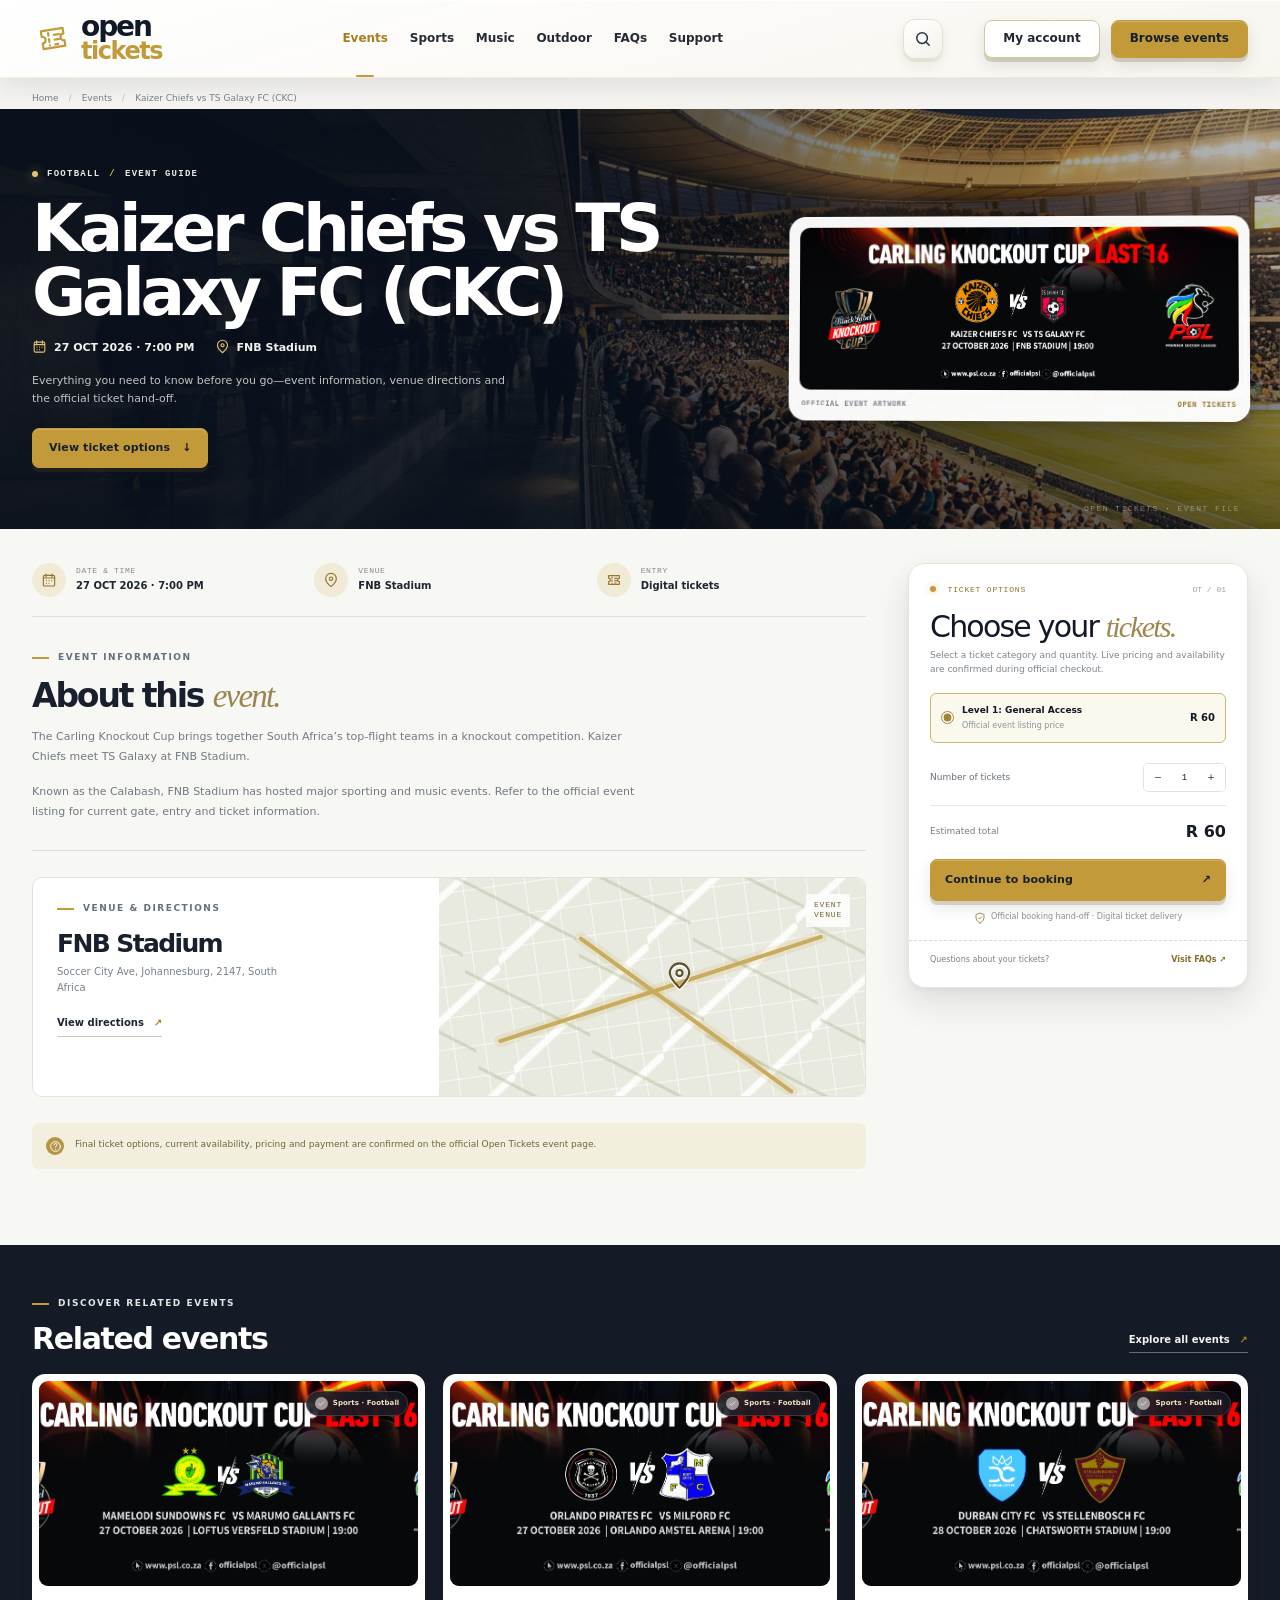
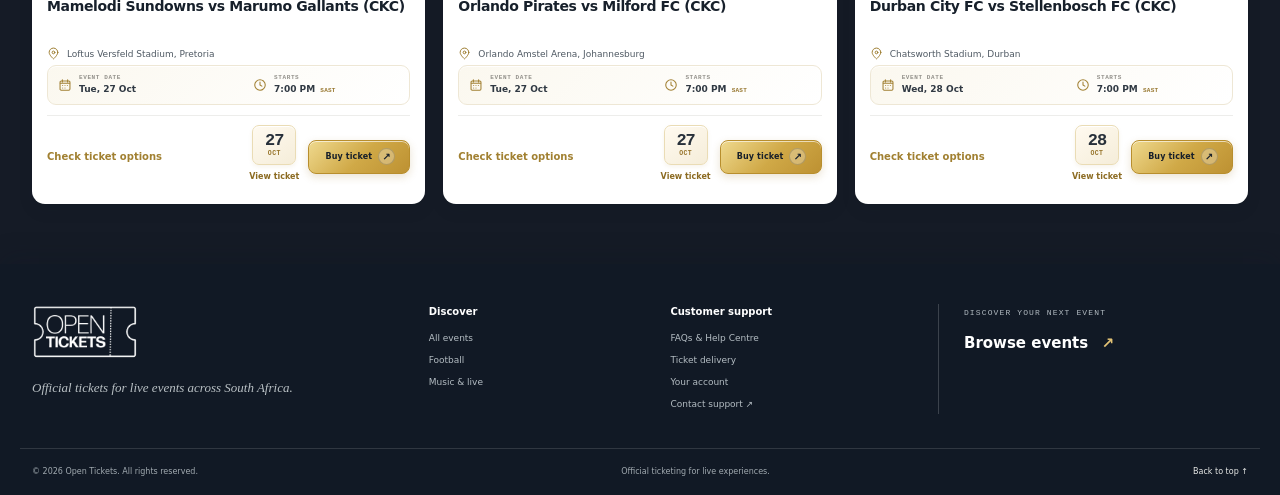
==== event.html @ df30467a "Add files via upload" ====
<!doctype html>
<html lang="en">
<head><meta charset="utf-8"><meta name="viewport" content="width=device-width, initial-scale=1"><meta name="theme-color" content="#ffffff"><meta name="description" content="Event details, venue information and ticket options from Open Tickets."><title>Event Details — Open Tickets</title><link rel="icon" type="image/svg+xml" href="assets/favicon.svg"><link rel="stylesheet" href="vendor/bootstrap.min.css"><link rel="stylesheet" href="css/styles.css"><script src="js/app.js" defer></script></head>
<body id="top" data-page="event">
  <div class="announcement"><span class="live-dot"></span><span>Official tickets. Unforgettable moments.</span><a href="https://opentickets.co.za/support">Need assistance? Contact Support <span aria-hidden="true">↗</span></a></div>
  <header class="site-header" id="siteHeader">
    <div class="container header-inner">
      <a class="brand brand-light" href="index.html" aria-label="Open Tickets home">
        <span class="brand-mark" aria-hidden="true"><svg class="icon"><use href="assets/icons.svg#icon-ticket"></use></svg></span>
        <span class="brand-word"><b>open</b><em>tickets</em></span>
      </a>
      <nav class="primary-nav" id="primaryNav" aria-label="Main navigation">
        <a class="nav-link active" aria-current="page" href="events.html">Events</a><a class="nav-link" href="events.html?category=football">Sports</a><a class="nav-link" href="events.html?category=music">Music</a><a class="nav-link" href="events.html?category=outdoor">Outdoor</a><a class="nav-link" href="faq.html">FAQs</a><a class="nav-link" href="https://opentickets.co.za/support">Support</a>
      </nav>
      <a class="desktop-header-search" href="search.html" aria-label="Search events"><svg class="icon" aria-hidden="true"><use href="assets/icons.svg#icon-search"></use></svg></a><div class="header-actions"><a class="header-login" href="https://opentickets.co.za/bookings">My account</a><a class="header-signup" href="events.html">Browse events</a></div>
      <a class="mobile-header-search" href="search.html" aria-label="Search events"><svg class="icon" aria-hidden="true"><use href="assets/icons.svg#icon-search"></use></svg></a>
      <button class="nav-toggle" aria-label="Open navigation" aria-expanded="false" aria-controls="primaryNav"><span></span><span></span><span></span></button>
    </div>
  </header>
  <main>
    <div class="container event-breadcrumb"><a href="index.html">Home</a><span>/</span><a href="events.html">Events</a><span>/</span><span id="breadcrumbEvent">Event details</span></div>
    <section class="event-detail-hero" aria-labelledby="eventName">
      <img class="event-detail-hero-image" src="assets/hero-event-details-ai.jpg" alt="" aria-hidden="true">
      <div class="event-detail-hero-shade"></div>
      <div class="container event-detail-hero-inner">
        <div class="event-detail-hero-copy">
          <div class="event-hero-label"><span class="hero-note-dot"></span><span id="eventCategory">LIVE EVENT</span><span class="event-label-divider">/</span><span>EVENT GUIDE</span></div>
          <h1 id="eventName">Loading event...</h1>
          <div class="event-detail-meta"><span><svg class="icon"><use href="assets/icons.svg#icon-calendar"></use></svg><span id="eventDate">Date to be announced</span></span><span><svg class="icon"><use href="assets/icons.svg#icon-location"></use></svg><span id="eventVenue">Venue</span></span></div>
          <p class="event-detail-intro">Everything you need to know before you go—event information, venue directions and the official ticket hand-off.</p>
          <a class="btn btn-gold" href="#tickets">View ticket options <span>↓</span></a>
        </div>
        <figure class="event-poster-card"><img id="eventHeroImage" src="assets/kaizer-vs-ts-galaxy.jpg" alt="Official event artwork"><figcaption><span>OFFICIAL EVENT ARTWORK</span><span class="poster-figcaption-mark">OPEN TICKETS</span></figcaption></figure>
        <div class="event-hero-watermark" aria-hidden="true">OPEN TICKETS <span>·</span> EVENT FILE</div>
      </div>
    </section>
    <section class="event-detail-section section-space"><div class="container event-detail-layout"><div class="event-main-column"><div class="event-facts"><div class="event-fact"><span class="fact-icon"><svg class="icon"><use href="assets/icons.svg#icon-calendar"></use></svg></span><div><small>DATE & TIME</small><b id="factDate">—</b></div></div><div class="event-fact"><span class="fact-icon"><svg class="icon"><use href="assets/icons.svg#icon-location"></use></svg></span><div><small>VENUE</small><b id="factVenue">—</b></div></div><div class="event-fact"><span class="fact-icon"><svg class="icon"><use href="assets/icons.svg#icon-ticket"></use></svg></span><div><small>ENTRY</small><b>Digital tickets</b></div></div></div>
      <article class="event-about"><div class="eyebrow eyebrow-dark"><span class="eyebrow-mark"></span> EVENT INFORMATION</div><details class="mobile-description-disclosure" data-mobile-collapse open><summary><h2>About this <em>event.</em></h2></summary><div class="mobile-description-copy"><p id="eventDescription">Event information will appear here.</p><div class="event-long-copy" id="eventLongDescription"></div></div></details></article>
      <section class="venue-card"><div class="venue-copy"><div class="eyebrow eyebrow-dark"><span class="eyebrow-mark"></span> VENUE & DIRECTIONS</div><details class="mobile-description-disclosure" data-mobile-collapse open><summary><h2 id="venueName">Venue</h2></summary><div class="mobile-description-copy"><p id="venueAddress">Venue address</p></div></details><a class="text-link" id="mapLink" href="https://maps.google.com" target="_blank" rel="noreferrer">View directions <span>↗</span></a></div><div class="map-visual" aria-label="Stylized venue map illustration"><div class="map-grid"></div><div class="map-route route-a"></div><div class="map-route route-b"></div><span class="map-pin"><svg class="icon"><use href="assets/icons.svg#icon-location"></use></svg></span><span class="map-label">EVENT<br>VENUE</span></div></section>
      <div class="ticket-notice"><span class="notice-mark"><svg class="icon"><use href="assets/icons.svg#icon-help"></use></svg></span><p>Final ticket options, current availability, pricing and payment are confirmed on the official Open Tickets event page.</p></div>
    </div>
    <aside class="ticket-panel" id="tickets"><div class="ticket-panel-top"><span class="ticket-panel-label"><i></i> TICKET OPTIONS</span><span class="ticket-panel-mark">OT / 01</span></div><details class="mobile-description-disclosure" data-mobile-collapse open><summary><h2>Choose your <em>tickets.</em></h2></summary><p class="ticket-panel-intro mobile-description-copy">Select a ticket category and quantity. Live pricing and availability are confirmed during official checkout.</p></details><div id="ticketOptions" class="ticket-options"></div><div class="quantity-row"><span>Number of tickets</span><div class="quantity-control"><button type="button" id="qtyMinus" aria-label="Remove one ticket">−</button><output id="ticketQuantity">1</output><button type="button" id="qtyPlus" aria-label="Add one ticket">+</button></div></div><div class="ticket-total"><span>Estimated total</span><strong id="ticketTotal">—</strong></div><button class="btn btn-gold btn-block" id="bookNowButton" type="button">Continue to booking <span>↗</span></button><div class="secure-note"><svg class="icon"><use href="assets/icons.svg#icon-shield"></use></svg> Official booking hand-off · Digital ticket delivery</div><div class="panel-dash"></div><a class="panel-help" href="faq.html#purchasing">Questions about your tickets? <span>Visit FAQs ↗</span></a></aside>
    </div></section>
    <section class="related-section"><div class="container"><div class="listing-top"><div><div class="eyebrow"><span class="eyebrow-mark"></span> DISCOVER RELATED EVENTS</div><h2>Related events</h2></div><a class="text-link text-link-light" href="events.html">Explore all events <span>↗</span></a></div><div class="row g-4 event-grid" id="relatedEvents"></div></div></section>
  </main>
  <div class="booking-modal" id="bookingModal" role="dialog" aria-modal="true" aria-labelledby="bookingTitle" hidden><div class="booking-backdrop" data-close-booking></div><div class="booking-dialog"><button class="modal-close" type="button" data-close-booking aria-label="Close booking dialog">×</button><div class="modal-icon"><svg class="icon"><use href="assets/icons.svg#icon-check"></use></svg></div><div class="eyebrow eyebrow-dark"><span class="eyebrow-mark"></span> BOOKING SUMMARY</div><h2 id="bookingTitle">Continue to <em>official booking.</em></h2><p id="bookingMessage">Review your selection and continue to the official event page to confirm availability and complete your booking.</p><div class="modal-summary" id="modalSummary"></div><a class="btn btn-dark btn-block" id="officialEventLink" href="https://opentickets.co.za/" target="_blank" rel="noreferrer">Continue to Open Tickets <span>↗</span></a><small class="modal-disclaimer">Live availability and payment are confirmed on the official Open Tickets platform.</small></div></div>
  <nav class="mobile-bottom-nav" aria-label="Mobile navigation">
    <a class="bottom-nav-link" href="index.html" ><svg class="icon"><use href="assets/icons.svg#icon-home"></use></svg><span>Home</span></a>
    <a class="bottom-nav-link active" href="events.html" aria-current="page"><svg class="icon"><use href="assets/icons.svg#icon-calendar"></use></svg><span>Events</span></a>
    <a class="bottom-nav-link" href="https://opentickets.co.za/bookings"><svg class="icon"><use href="assets/icons.svg#icon-wallet"></use></svg><span>Tickets</span></a>
    <a class="bottom-nav-link" href="https://opentickets.co.za/bookings" aria-label="Your Open Tickets profile"><svg class="icon"><use href="assets/icons.svg#icon-account"></use></svg><span>Profile</span></a>
  </nav>

  <footer class="site-footer"><div class="container footer-main"><div class="footer-brand"><a class="brand" href="index.html"><img src="assets/open-tickets-logo.png" alt="Open Tickets"></a><p>Official tickets for live events across South Africa.</p></div><div class="footer-column"><b>Discover</b><a href="events.html">All events</a><a href="events.html?category=football">Football</a><a href="events.html?category=music">Music & live</a></div><div class="footer-column"><b>Customer support</b><a href="faq.html">FAQs & Help Centre</a><a href="faq.html#delivery">Ticket delivery</a><a href="faq.html#account">Your account</a><a href="https://opentickets.co.za/support">Contact support ↗</a></div><div class="footer-cta"><span>DISCOVER YOUR NEXT EVENT</span><a href="events.html">Browse events <b>↗</b></a></div></div><div class="container footer-bottom"><span>© 2026 Open Tickets. All rights reserved.</span><span>Official ticketing for live experiences.</span><a href="#top">Back to top ↑</a></div></footer>
</body>
</html>
---- css/styles.css ----
@charset "UTF-8";
:root{--ink:#111827;--ink-2:#1b2433;--gold:#c29a3a;--gold-dark:#a77e21;--gold-pale:#f6f0df;--paper:#f6f6f4;--white:#fff;--muted:#6d7681;--muted-2:#959ca4;--line:#e4e5e2;--radius:12px;--shadow:0 8px 22px rgba(20,27,38,.10);--shadow-hover:0 16px 34px rgba(20,27,38,.16);--body:Inter,ui-sans-serif,system-ui,-apple-system,"Segoe UI",sans-serif;--mono:"SFMono-Regular",Consolas,"Liberation Mono",monospace}
*{box-sizing:border-box}html{scroll-behavior:smooth;scroll-padding-top:90px}body{margin:0;background:var(--paper);color:var(--ink);font-family:var(--body);font-size:14px;line-height:1.55;-webkit-font-smoothing:antialiased}a{color:inherit;text-decoration:none}button,input,select{font:inherit}button{cursor:pointer}img{max-width:100%;display:block}::selection{background:#ecdba9;color:#111827}.container{max-width:1240px}.icon{width:18px;height:18px;fill:none;stroke:currentColor;stroke-width:1.75;stroke-linecap:round;stroke-linejoin:round;flex:0 0 auto}.mobile-bottom-nav{display:none}
.announcement{display:none}.site-header{height:78px;position:sticky;top:0;z-index:1040;background:rgba(255,255,255,.97);border-bottom:1px solid rgba(15,22,32,.07);box-shadow:0 2px 12px rgba(17,24,39,.04);backdrop-filter:blur(14px);transition:height .22s,box-shadow .22s}.site-header.scrolled{height:68px;box-shadow:0 7px 20px rgba(17,24,39,.09)}.header-inner{height:100%;display:flex;align-items:center;gap:clamp(20px,3.2vw,54px)}.brand{display:inline-flex;align-items:center;gap:7px;flex:0 0 auto}.brand-mark{width:42px;height:34px;display:grid;place-items:center;color:var(--gold);transform:rotate(-9deg)}.brand-mark svg{width:40px;height:33px}.brand-mark .icon{stroke-width:1.6}.brand-word{display:flex;flex-direction:column;line-height:.83;letter-spacing:-.075em;font-size:28px;font-weight:850}.brand-word b{font-weight:850;color:#111827}.brand-word em{font-style:normal;color:var(--gold);font-weight:700;font-size:24px;letter-spacing:-.06em;margin-top:3px}.primary-nav{display:flex;align-items:center;gap:clamp(18px,3vw,45px);margin:0 auto}.nav-link{position:relative;color:#242b34;font-size:13px;font-weight:650;white-space:nowrap;transition:color .18s}.nav-link:hover,.nav-link.active{color:var(--gold-dark)}.nav-link.active:after{content:"";position:absolute;left:50%;bottom:-29px;width:18px;height:2px;background:var(--gold);transform:translateX(-50%);border-radius:5px}.header-actions{display:flex;align-items:center;gap:11px;flex:0 0 auto}.header-login,.header-signup{height:38px;padding:0 18px;display:inline-flex;align-items:center;justify-content:center;border-radius:8px;font-size:12px;font-weight:700;white-space:nowrap;transition:all .2s}.header-login{border:1px solid #d4c99d;background:white;color:#202733}.header-login:hover{border-color:var(--gold);background:#fffaf0}.header-signup{background:var(--gold);border:1px solid var(--gold);color:#17202a;box-shadow:0 3px 8px rgba(194,154,58,.15)}.header-signup:hover{background:#d4b76b;border-color:#d4b76b;color:#17202a;transform:translateY(-1px)}.nav-toggle{display:none;border:0;background:transparent;padding:8px}.nav-toggle span{display:block;width:23px;height:2px;background:#17202b;margin:5px;border-radius:3px}
/* Home hero: high-energy arena imagery with a restrained, premium ticketing palette. */
.hero-wrap{background:#111722;color:#fff;padding:16px 0 0;overflow:hidden}.hero-shell{max-width:1370px}.hero-visual{height:clamp(350px,36vw,455px);max-height:470px;min-height:335px;position:relative;overflow:hidden;border-radius:12px;background:#10151e;box-shadow:0 18px 38px rgba(0,0,0,.18)}.hero-image{position:absolute;inset:0;width:100%;height:100%;object-fit:cover;object-position:center 49%;transition:transform 1s ease}.hero-visual:hover .hero-image{transform:scale(1.02)}.hero-shade{position:absolute;inset:0;background:linear-gradient(90deg,rgba(8,12,20,.92) 0%,rgba(8,12,20,.75) 32%,rgba(8,12,20,.12) 76%),linear-gradient(0deg,rgba(8,12,20,.53),transparent 44%)}.hero-gridlines{position:absolute;inset:0;opacity:.12;background-image:linear-gradient(90deg,transparent 49.9%,rgba(255,255,255,.25) 50%,transparent 50.1%),linear-gradient(rgba(255,255,255,.14) 1px,transparent 1px);background-size:132px 100%,100% 82px;mask-image:linear-gradient(90deg,#000,transparent 76%)}.hero-content{position:absolute;top:49%;left:clamp(30px,6.5vw,91px);transform:translateY(-49%);max-width:540px;z-index:2;animation:rise-in .7s both}.eyebrow{display:flex;align-items:center;gap:9px;color:#64707b;font-size:9px;font-weight:750;letter-spacing:.17em;text-transform:uppercase}.eyebrow-mark{width:17px;height:2px;background:var(--gold);display:inline-block}.hero-content .eyebrow,.faq-hero .eyebrow,.experience-copy .eyebrow,.faq-bottom-cta .eyebrow,.event-cover-content .eyebrow,.related-section .eyebrow{color:#e1e5e6}.hero-content h1,.page-intro h1,.search-page-head h1,.faq-hero h1{font-size:clamp(54px,7vw,88px);line-height:.9;letter-spacing:-.07em;font-weight:850;margin:24px 0 18px;max-width:570px}.hero-content h1 span,.page-intro h1 em,.search-page-head h1 em,.faq-hero h1 em{color:#e2c275;font-style:normal}.hero-content p{color:#d4d8db;font-size:14px;line-height:1.7;max-width:390px;margin-bottom:24px}.hero-actions{display:flex;align-items:center;gap:20px}.btn{border-radius:7px;font-size:11px;font-weight:750;padding:11px 16px;letter-spacing:.01em;transition:transform .2s,background .2s,box-shadow .2s;display:inline-flex;align-items:center;justify-content:center;gap:12px}.btn:hover{transform:translateY(-2px)}.btn-gold{background:var(--gold);color:#17202a;border:1px solid var(--gold);box-shadow:0 5px 12px rgba(194,154,58,.15)}.btn-gold:hover{background:#d2b45f;color:#17202a;border-color:#d2b45f;box-shadow:0 8px 20px rgba(194,154,58,.22)}.btn-lime{background:var(--gold);color:#fff;border:1px solid var(--gold)}.btn-lime:hover{background:var(--gold-dark);color:#fff;border-color:var(--gold-dark)}.btn-dark{background:#151d29;color:white;border:1px solid #151d29}.btn-dark:hover{background:#252f40;color:white}.btn-outline-light{border:1px solid rgba(255,255,255,.46);color:white;background:transparent}.btn-outline-light:hover{background:rgba(255,255,255,.08);color:white}.hero-text-link{font-size:11px;color:#fff}.hero-text-link span{color:#e2c275;padding-left:7px}.hero-proof{display:flex;align-items:center;gap:10px;color:#c1c8cd;font-size:10px;margin-top:26px}.hero-proof b{color:#fff}.proof-icon{width:26px;height:26px;border:1px solid rgba(226,194,117,.55);border-radius:50%;display:grid;place-items:center;color:#e2c275}.proof-icon .icon{width:15px;height:15px}.avatar-stack{display:flex}.avatar-stack span{width:23px;height:23px;border:2px solid #121821;background:#9d6bdf;border-radius:50%;display:grid;place-items:center;margin-right:-6px;font-size:9px;color:white}.avatar-stack span:nth-child(2){background:#c89f48}.avatar-stack span:nth-child(3){background:#7f9877}.hero-side-label{position:absolute;right:26px;top:34px;z-index:2;writing-mode:vertical-rl;font:8px var(--mono);letter-spacing:.2em;color:rgba(255,255,255,.7);display:flex;align-items:center;gap:9px}.side-line{height:37px;width:1px;background:#e2c275}.hero-float-card{position:absolute;z-index:3;right:9%;bottom:14%;width:197px;padding:15px;background:rgba(15,21,29,.8);border:1px solid rgba(255,255,255,.29);backdrop-filter:blur(15px);border-radius:8px;box-shadow:0 15px 42px rgba(0,0,0,.3);transform:rotate(2deg);animation:floaty 5s ease-in-out infinite}.float-card-top,.float-card-bottom{display:flex;align-items:center;justify-content:space-between}.mini-live{display:flex;align-items:center;gap:6px;color:#edf0ee;font-size:8px;letter-spacing:.12em}.mini-live i{width:5px;height:5px;border-radius:50%;background:#d9bd73;box-shadow:0 0 7px #e0c276}.float-arrow{color:#e5c677}.float-event-name{font-size:23px;line-height:.98;letter-spacing:-.055em;font-weight:850;padding:20px 0}.float-card-bottom{border-top:1px solid rgba(255,255,255,.18);padding-top:9px;color:#d4d8d9;font-size:8px;line-height:1.4}.float-ticket-icon{color:#e2c275;font-size:22px;display:grid;place-items:center}.float-ticket-icon .icon{width:22px;height:22px}.hero-pagination{position:absolute;left:clamp(30px,6.5vw,91px);bottom:23px;display:flex;gap:8px;align-items:center;z-index:2}.hero-dot{width:6px;height:6px;border:0;border-radius:20px;background:rgba(255,255,255,.45);padding:0;transition:width .2s,background .2s}.hero-dot.active{width:24px;background:#e2c275}.hero-pagination span{font:9px var(--mono);color:#e6e8e7;margin-left:8px}.hero-pagination i{color:#e2c275;font-style:normal}.hero-next{position:absolute;z-index:2;right:22px;bottom:17px;width:35px;height:35px;border-radius:50%;border:1px solid rgba(255,255,255,.5);color:white;background:rgba(0,0,0,.18);font-size:17px;transition:all .2s}.hero-next:hover{background:#e2c275;color:#111;border-color:#e2c275;transform:rotate(45deg)}.hero-bottom{display:flex;justify-content:space-between;align-items:center;height:48px;color:#bbc2c7;font:8px var(--mono);letter-spacing:.14em}.scroll-cue{display:flex;align-items:center;gap:9px}.scroll-cue span{width:20px;height:1px;background:#e2c275}.hero-bottom-note{font:italic 12px Georgia,serif;color:#e4e7e7;letter-spacing:0}.hero-index{color:#e5e9e8}.hero-index i{color:#e2c275;font-style:normal;margin:0 5px}.hero-visual.slide-next .hero-image{animation:slide-soft .65s ease}.hero-visual.slide-next .hero-content{animation:rise-in .55s both}@keyframes rise-in{from{opacity:0;transform:translateY(calc(-49% + 18px))}to{opacity:1;transform:translateY(-49%)}}@keyframes floaty{50%{transform:translateY(-7px) rotate(1deg)}}@keyframes slide-soft{0%{opacity:.5;transform:scale(1.04)}100%{opacity:1;transform:scale(1)}}@keyframes pulse{50%{opacity:.6}}

/* Upcoming 72-hour ticket window */
.next-events-section{background:#f2f2ef;padding:30px 0 31px;border-bottom:1px solid #e6e6e1}.next-events-head{display:grid;grid-template-columns:minmax(0,1fr) minmax(330px,390px);gap:34px;align-items:center;margin-bottom:18px}.next-events-intro h2{font-size:clamp(28px,3.2vw,39px);line-height:1;letter-spacing:-.055em;font-weight:850;margin:11px 0 8px;color:#17202c}.next-events-intro h2 em{font-family:Georgia,serif;font-weight:500;color:#9a8451}.next-events-intro p{max-width:610px;margin:0;color:#6e7880;font-size:10px;line-height:1.7}.main-countdown-card{display:flex;flex-direction:column;align-items:center;gap:9px;background:transparent;color:#17202c;border:0;border-radius:0;padding:2px 0;box-shadow:none}.main-countdown-units{display:flex;align-items:center;justify-content:center;gap:8px;width:100%;margin:0}.main-countdown-units>div{width:82px;min-width:60px;text-align:center}.countdown-digit{height:64px;position:relative;display:grid;place-items:center;overflow:hidden;border:1px solid rgba(255,255,255,.96);border-radius:10px;background:linear-gradient(145deg,rgba(255,255,255,.82),rgba(255,255,255,.43));backdrop-filter:blur(10px);box-shadow:inset 0 1px 0 rgba(255,255,255,.95),0 5px 14px rgba(22,30,42,.09)}.countdown-digit:after{content:"";position:absolute;left:7px;right:7px;top:50%;border-top:1px solid rgba(39,48,58,.13)}.main-countdown-units strong{position:relative;z-index:1;display:block;font:750 34px/1 var(--mono);letter-spacing:-.08em;color:#343b43;text-shadow:0 1px 0 rgba(255,255,255,.75)}.main-countdown-units small{display:block;margin-top:6px;color:#80878d;font-size:8px;text-transform:lowercase;letter-spacing:.02em}.main-countdown-units>b{font:22px var(--mono);color:#70787e;margin-top:-18px}.countdown-event-label{width:100%;padding:0;display:flex;flex-direction:column;align-items:center;gap:1px;text-align:center}.countdown-event-label span{font-size:10px;line-height:1.4;font-weight:800;color:#27323c}.countdown-event-label small{font-size:8px;line-height:1.5;color:#7a8389}.near-term-grid{display:grid;grid-template-columns:repeat(4,minmax(0,1fr));gap:15px}.near-term-card{min-width:0;display:flex;flex-direction:column;position:relative;background:linear-gradient(155deg,#fff 0%,#fff 70%,#fbfaf6 100%);border:1px solid #e5e2d8;border-radius:15px;overflow:hidden;box-shadow:0 7px 20px rgba(20,27,38,.075),0 1px 2px rgba(20,27,38,.04);transition:transform .24s,box-shadow .24s,border-color .24s}.near-term-card:hover{transform:translateY(-5px);border-color:rgba(194,154,58,.62);box-shadow:0 17px 30px rgba(20,27,38,.14),0 4px 12px rgba(194,154,58,.09)}.near-term-image{height:142px;position:relative;display:block;overflow:hidden;background:#1b2027}.near-term-image:after{content:"";position:absolute;inset:35% 0 0;background:linear-gradient(180deg,transparent,rgba(9,14,21,.32));pointer-events:none}.near-term-image img{width:100%;height:100%;object-fit:cover;transition:transform .45s,filter .3s}.near-term-card:hover .near-term-image img{transform:scale(1.055);filter:saturate(1.08)}.near-term-badge{position:absolute;z-index:1;top:11px;left:11px;display:flex;align-items:center;gap:6px;padding:6px 9px;border:1px solid rgba(255,255,255,.2);border-radius:20px;background:rgba(19,26,36,.78);backdrop-filter:blur(10px);color:#f4e7c3;font:7px var(--mono);letter-spacing:.045em;box-shadow:0 3px 10px rgba(0,0,0,.16)}.near-term-badge .icon{width:12px;height:12px;color:#e2c275}.near-term-copy{display:flex;flex:1;flex-direction:column;padding:13px 14px 13px}.near-term-timing{display:flex;align-items:center;justify-content:space-between;gap:6px;color:#8d7130;font:7px var(--mono);letter-spacing:.055em;text-transform:uppercase}.near-term-timing time{font:700 8px var(--body);letter-spacing:0;color:#3e4a55;text-transform:none;white-space:nowrap}.near-term-copy h3{font-size:14px;line-height:1.25;letter-spacing:-.025em;margin:9px 0 6px;color:#18212c;font-weight:820;min-height:35px}.near-term-copy p{font-size:9px;line-height:1.55;color:#737d85;margin:0;display:-webkit-box;-webkit-line-clamp:2;-webkit-box-orient:vertical;overflow:hidden;min-height:28px}.near-term-bottom{display:flex;justify-content:space-between;align-items:center;gap:8px;border-top:1px solid #eeece6;margin-top:auto;padding-top:10px}.near-term-price{color:#816523;font-size:8px;font-weight:750}.near-term-link{display:inline-flex;align-items:center;gap:5px;padding:6px 9px;border:1px solid rgba(194,154,58,.32);border-radius:6px;background:#f7f2e6;color:#735818;font-size:8px;font-weight:800;white-space:nowrap;transition:all .2s}.near-term-link:hover{background:#c29a3a;border-color:#c29a3a;color:#17202a}.near-term-link .icon{width:12px;height:12px}.near-term-countdown-line{display:flex;align-items:center;justify-content:space-between;gap:6px;margin-top:9px;padding-top:8px;border-top:1px dashed #e4e1d8;color:#78818a;font-size:8px}.near-term-countdown-line:before{content:"Starts in";font-weight:600}.near-term-countdown-line strong{padding:4px 7px;border:1px solid #e7e1d3;border-radius:5px;background:rgba(246,242,232,.75);color:#745c23;font:750 8px var(--mono);white-space:nowrap}.near-term-empty{grid-column:1/-1;padding:22px;border:1px dashed #d6d8d3;border-radius:12px;background:rgba(255,255,255,.65);color:#6f7981;font-size:10px;text-align:center}.near-term-footer{display:flex;align-items:center;justify-content:space-between;margin-top:13px;color:#858c91;font-size:8px}.near-term-footer a{display:inline-flex;align-items:center;gap:5px;color:#826626;font-weight:750}.near-term-footer .icon{width:13px;height:13px}

.home-search-area{position:relative;background:#f2f2ef;padding:20px 0 17px}.home-search-form{max-width:850px;margin:0 auto;display:flex;align-items:center;gap:13px;background:#fff;border:1px solid #e1e1dd;border-radius:10px;padding:6px;box-shadow:0 5px 18px rgba(22,28,36,.09)}.home-search-field,.home-location-field{display:flex;align-items:center;gap:10px;min-width:0;padding:0 12px;color:#9a884e}.home-search-field{flex:1}.home-location-field{width:215px;border-left:1px solid #ecece9}.home-search-field svg,.home-location-field svg{width:18px;height:18px;fill:none;stroke:currentColor;stroke-width:1.8;flex:0 0 auto}.home-search-form input,.home-search-form select{min-width:0;width:100%;border:0;outline:0;background:transparent;color:#202833;font-size:12px}.home-search-form input::placeholder{color:#8b9298}.home-search-form select{appearance:none;color:#505963}.home-search-form .btn{min-width:116px;height:39px}.quick-search-note{display:flex;align-items:center;gap:18px;max-width:850px;margin:11px auto 0;color:#68717a;font-size:9px}.quick-search-note>span:first-child{font:8px var(--mono);letter-spacing:.13em;color:#8d9294}.quick-search-note a{padding:4px 10px;border:1px solid #e1e2dc;border-radius:20px;color:#4d5660;background:#fff}.quick-search-note a:hover{border-color:#d1b365;color:#8e6e1d}.quick-note-tail{margin-left:auto;color:#858b8f;font:italic 11px Georgia,serif;display:flex;align-items:center;gap:6px}.quick-note-tail b{color:var(--gold);font-style:normal}.quick-note-tail .icon{width:14px;height:14px;color:var(--gold)}
.trust-strip{background:#fff;color:#252d36;border-top:1px solid #e9e9e6;border-bottom:1px solid #e9e9e6}.trust-grid{display:grid;grid-template-columns:repeat(3,1fr) 1.15fr;min-height:72px;align-items:center}.trust-item{display:flex;align-items:center;gap:10px;border-right:1px solid #e8e8e4;padding:10px 17px}.trust-item:first-child{padding-left:0}.trust-icon{color:var(--gold);font-size:18px;display:grid;place-items:center}.trust-icon .icon{width:19px;height:19px}.trust-item b,.trust-item small{display:block}.trust-item b{font-size:10px;font-weight:750}.trust-item small{font-size:9px;color:#7c858d;margin-top:2px}.trust-note{text-align:right;color:#8d9294;font:8px var(--mono);letter-spacing:.13em}.trust-note span{color:var(--gold);font-size:16px;margin-left:8px;vertical-align:middle}.trust-note>.icon{width:14px;height:14px;display:inline-block;vertical-align:middle;margin-left:7px;color:var(--gold)}
.section-space{padding:76px 0}.events-section{background:var(--paper)}.section-heading{display:flex;align-items:flex-end;justify-content:space-between;gap:30px;margin-bottom:28px}.section-heading h2,.listing-top h2,.help-panel h2,.event-about h2,.venue-copy h2{font-size:clamp(34px,4.2vw,54px);font-weight:850;line-height:.97;letter-spacing:-.065em;margin:15px 0 0;color:#17202c}.section-heading h2 em,.listing-top h2 em,.help-panel h2 em,.event-about h2 em,.venue-copy h2 em{font-family:Georgia,serif;font-weight:500;color:#9a8451;letter-spacing:-.055em}.section-heading-aside{max-width:310px;padding-bottom:3px}.section-heading-aside p{font-size:11px;color:#737c84;line-height:1.7;margin:0 0 13px}.text-link{font-size:10px;font-weight:800;color:#1b2530;display:inline-flex;align-items:center;gap:10px;border-bottom:1px solid #c9c9c1;padding-bottom:5px}.text-link span{color:var(--gold-dark)}.filter-bar-wrap{display:flex;justify-content:space-between;align-items:center;border-bottom:1px solid #dedfda;margin-bottom:20px}.isotope-filters{display:flex;gap:7px;align-items:center}.filter-btn{border:1px solid transparent;background:transparent;padding:9px 13px;font-size:10px;color:#6f7880;border-radius:22px;transition:all .2s}.filter-btn.active,.filter-btn:hover{border-color:#d0b363;background:#d0b363;color:#18202a;box-shadow:0 3px 9px rgba(194,154,58,.18)}.filter-btn span{font:8px var(--mono);color:inherit;margin-left:4px}.view-all-mobile{display:none}.event-grid{--bs-gutter-x:18px;--bs-gutter-y:20px}.event-item{transition:opacity .25s,transform .25s}.event-item.is-hiding{opacity:0;transform:translateY(8px)}.event-card{height:100%;background:#fff;border:1px solid #e5e6e1;border-radius:11px;overflow:hidden;box-shadow:0 6px 16px rgba(17,24,39,.075);transition:transform .24s,box-shadow .24s,border-color .24s}.event-card:hover{transform:translateY(-4px);box-shadow:var(--shadow-hover);border-color:#d2bf8e}.event-card-media{height:clamp(150px,17vw,205px);position:relative;overflow:hidden;display:block;background:#1a2028;margin:7px 7px 0;border-radius:8px}.event-card-media img{width:100%;height:100%;object-fit:cover;transition:transform .45s}.event-card:hover .event-card-media img{transform:scale(1.045)}.event-card-media:after{content:"";position:absolute;inset:50% 0 0;background:linear-gradient(0deg,rgba(7,10,15,.34),transparent);pointer-events:none}.event-chip{position:absolute;z-index:1;right:9px;top:9px;display:flex;align-items:center;gap:5px;padding:5px 9px;background:rgba(232,211,157,.97);backdrop-filter:blur(8px);color:#25303c;border-radius:18px;font-size:8px;font-weight:750;letter-spacing:.01em;box-shadow:0 2px 6px rgba(0,0,0,.12)}.chip-check{display:grid;place-items:center;width:13px;height:13px;border-radius:50%;background:rgba(255,255,255,.55);font-size:8px}.chip-check .icon{width:9px;height:9px;stroke-width:2.4}.event-card-body{padding:11px 13px 12px}.event-card-title{font-size:14px;line-height:1.25;letter-spacing:-.025em;font-weight:800;margin:0 0 9px;color:#17202b;min-height:35px}.event-card-title a:hover{color:#92701c}.event-card-line{display:flex;align-items:center;gap:7px;color:#4f5963;font-size:9px;line-height:1.35;margin:5px 0;min-width:0}.event-card-line svg{width:13px;height:13px;stroke:#656d70;stroke-width:1.8;fill:none;flex:0 0 auto}.event-card-line span{overflow:hidden;text-overflow:ellipsis;white-space:nowrap}.event-card-bottom{border-top:1px solid #efefec;margin-top:9px;padding-top:9px;display:flex;align-items:center;justify-content:space-between;gap:8px}.event-price{font-size:10px;color:#a18031;white-space:nowrap}.event-price b{color:#a18031;font-size:12px}.event-card-cta{height:29px;min-width:108px;padding:0 13px;display:inline-flex;align-items:center;justify-content:center;gap:10px;border-radius:6px;background:var(--gold);color:#17202a;font-size:9px;font-weight:750;white-space:nowrap;transition:all .2s}.event-card-cta:hover{background:#d2b45f;color:#17202a;transform:translateY(-1px)}.event-card-cta span{font-size:12px}.event-empty{grid-column:1/-1;padding:40px;text-align:center;color:#7d8791}
.experience-band{background:#151b26;color:#fff;padding:68px 0;overflow:hidden;position:relative}.experience-band:after{content:"";position:absolute;right:-115px;top:-205px;width:470px;height:470px;border:1px solid rgba(224,194,117,.14);border-radius:50%;box-shadow:0 0 0 45px rgba(224,194,117,.022),0 0 0 90px rgba(224,194,117,.018);pointer-events:none}.experience-inner{display:grid;grid-template-columns:1fr 1fr;gap:clamp(40px,7vw,105px);align-items:center}.experience-art{position:relative;min-height:330px;border:1px solid rgba(255,255,255,.18);border-radius:10px;overflow:hidden;transform:rotate(-1.5deg);background:#192231}.experience-art img{position:absolute;width:100%;height:100%;inset:0;object-fit:cover;opacity:.77}.experience-art:after{content:"";position:absolute;inset:0;background:linear-gradient(0deg,rgba(3,7,11,.58),transparent 70%)}.art-stamp{position:absolute;z-index:1;left:22px;top:20px;background:#d8bd72;color:#17202a;font:700 10px/1.05 var(--mono);padding:10px 11px;transform:rotate(-7deg)}.art-corner{position:absolute;z-index:1;bottom:17px;right:19px;color:#fff;font:8px var(--mono);letter-spacing:.17em}.experience-copy{position:relative;z-index:1}.experience-copy h2{font-size:clamp(38px,4.7vw,62px);line-height:.97;letter-spacing:-.07em;margin:20px 0 15px}.experience-copy h2 em{font-family:Georgia,serif;font-weight:500;color:#e2c275}.experience-copy p{max-width:360px;color:#c4c9ce;font-size:11px;line-height:1.8;margin-bottom:20px}.experience-meta{display:flex;gap:21px;border-top:1px solid rgba(255,255,255,.16);margin-top:29px;padding-top:13px;color:#b1b8bf;font:8px var(--mono);letter-spacing:.1em}.experience-meta span:first-child{color:#e2c275}
.featured-tickets-heading{display:flex;justify-content:space-between;align-items:flex-end;gap:28px;margin-bottom:20px}.featured-tickets-heading h2{font-size:clamp(31px,3.7vw,46px);font-weight:850;line-height:.98;letter-spacing:-.06em;margin:13px 0 0;color:#fff}.featured-tickets-heading h2 em{font-family:Georgia,serif;font-weight:500;color:#e2c275}.featured-tickets-intro{display:flex;align-items:center;gap:17px;max-width:510px}.featured-tickets-intro p{margin:0;color:#c4cbd0;font-size:9px;line-height:1.7;max-width:290px}.featured-tickets-intro .btn{white-space:nowrap}.experience-ticket-grid{display:grid;grid-template-columns:repeat(3,minmax(0,1fr));gap:13px}.experience-ticket{display:grid;grid-template-columns:45% 55%;min-width:0;min-height:160px;background:#202834;border:1px solid rgba(255,255,255,.13);border-radius:10px;overflow:hidden;transition:transform .2s,border-color .2s,box-shadow .2s}.experience-ticket:hover{transform:translateY(-3px);border-color:rgba(226,194,117,.55);box-shadow:0 12px 28px rgba(0,0,0,.17)}.experience-ticket-image{position:relative;min-height:100%;display:block;overflow:hidden;background:#20252d}.experience-ticket-image img{position:absolute;inset:0;width:100%;height:100%;object-fit:cover;transition:transform .4s}.experience-ticket:hover .experience-ticket-image img{transform:scale(1.04)}.experience-ticket-image:after{content:"";position:absolute;inset:45% 0 0;background:linear-gradient(0deg,rgba(7,10,15,.35),transparent)}.experience-ticket-category{position:absolute;z-index:1;left:7px;right:7px;bottom:8px;display:flex;align-items:center;gap:4px;padding:5px 6px;border-radius:4px;background:rgba(19,25,34,.88);color:#f3e7c4;font:6px var(--mono);letter-spacing:.04em}.experience-ticket-category .icon{width:12px;height:12px;color:#e2c275}.experience-ticket-copy{padding:12px 11px;display:flex;flex-direction:column;align-items:flex-start;min-width:0;overflow:hidden}.experience-ticket-date{color:#e2c275;font:7px var(--mono);letter-spacing:.08em}.experience-ticket-copy h3{font-size:13px;line-height:1.2;letter-spacing:-.03em;color:#fff;margin:8px 0 6px;font-weight:800}.experience-ticket-copy p{font-size:8px;line-height:1.55;color:#c1c8ce;margin:0 0 8px;display:-webkit-box;-webkit-line-clamp:3;-webkit-box-orient:vertical;overflow:hidden}.experience-ticket-link{display:inline-flex;align-items:center;gap:6px;margin-top:auto;color:#e4ca83;font-size:8px;font-weight:800}.experience-ticket-link .icon{width:12px;height:12px}

.home-help{padding:57px 0;background:#efefeb}.help-panel{display:flex;align-items:center;gap:25px;position:relative}.help-symbol{width:57px;height:57px;display:grid;place-items:center;border:1px solid #d4d3ca;border-radius:50%;color:#9b7c35;flex:0 0 auto}.help-symbol .icon{width:25px;height:25px}.help-panel h2{font-size:34px;margin-top:12px}.help-panel p{color:#6c7680;font-size:10px;margin:11px 0 0}.help-panel .btn{margin-left:auto;white-space:nowrap}
.site-footer{background:#111722;color:white;padding-top:40px}.footer-main{display:grid;grid-template-columns:1.4fr .8fr .9fr 1.2fr;gap:35px;padding-bottom:34px}.footer-brand .brand img{width:106px;filter:none}.footer-brand p{font-family:Georgia,serif;font-style:italic;font-size:13px;color:#b9c0c4;margin-top:12px}.footer-column{display:flex;flex-direction:column;gap:8px}.footer-column b{font-size:10px;margin-bottom:5px}.footer-column a{font-size:9px;color:#b4bdc3}.footer-column a:hover{color:#e2c275}.footer-cta{border-left:1px solid rgba(255,255,255,.18);padding:4px 0 0 25px;display:flex;flex-direction:column;gap:15px}.footer-cta>span{font:8px var(--mono);letter-spacing:.14em;color:#b2bbc1}.footer-cta a{font-size:15px;font-weight:750}.footer-cta a b{color:#e2c275;margin-left:8px}.footer-bottom{min-height:47px;border-top:1px solid rgba(255,255,255,.13);display:flex;align-items:center;justify-content:space-between;color:#a1aab0;font-size:8px}.footer-bottom a{color:#e8e9e7}
/* Event index */
.page-intro{background:#151b26;color:white;padding:61px 0 42px;position:relative;overflow:hidden}.page-intro:after{content:"";position:absolute;width:450px;height:450px;border:1px solid rgba(226,194,117,.16);border-radius:50%;right:-130px;top:-300px;box-shadow:0 0 0 50px rgba(226,194,117,.025),0 0 0 100px rgba(226,194,117,.018)}.page-title-row{display:flex;align-items:flex-end;justify-content:space-between;gap:25px;position:relative;z-index:1}.page-intro h1{font-size:clamp(48px,6vw,74px);margin:20px 0 9px}.page-intro p{color:#d0d5d7;font-size:11px;max-width:440px}.intro-kicker{display:flex;gap:12px;align-items:center;color:#c5cbd0;font:8px/1.6 var(--mono);letter-spacing:.11em;margin-bottom:10px}.intro-orbit{font-size:27px;color:#e2c275;animation:spin 14s linear infinite}.intro-orbit .icon{width:28px;height:28px}@keyframes spin{to{transform:rotate(360deg)}}.discover-search{margin-top:24px;max-width:740px;display:flex;align-items:center;gap:12px;padding:6px 6px 6px 14px;border-radius:9px;background:#fff;color:#56606a;position:relative;z-index:1;box-shadow:0 8px 20px rgba(0,0,0,.12)}.discover-search svg{width:17px;height:17px;fill:none;stroke:currentColor;stroke-width:1.8;flex:0 0 auto}.discover-search input{min-width:0;flex:1;border:0;outline:0;background:transparent;color:#131a22;font-size:11px}.discover-search input::placeholder{color:#91989d}.discover-search .btn{flex:0 0 auto}.listing-section{padding-top:55px}.listing-top{display:flex;align-items:flex-end;justify-content:space-between;gap:20px;margin-bottom:21px}.listing-top h2{font-size:32px;margin-top:13px}.title-count{display:inline-grid;place-items:center;vertical-align:middle;margin-left:9px;width:25px;height:25px;border-radius:50%;background:#f2e9d2;color:#896c28;font:9px var(--mono);letter-spacing:0}.sort-control{display:flex;gap:7px;align-items:center;color:#6e7780;font-size:10px}.sort-control select{border:1px solid #d7d9d4;border-radius:7px;background:#fff;padding:8px 25px 8px 10px;color:#202833;font-size:10px;outline:0}.event-page-filters{margin:0 0 22px;border-bottom:1px solid #dedfda;padding-bottom:13px}.load-more-row{display:flex;align-items:center;justify-content:space-between;border-top:1px solid #dedfda;margin-top:30px;padding-top:15px}.load-more-note{color:#81898f;font-size:9px}
/* Search results screen, based on the supplied four-star reference layout. */
.search-main{min-height:calc(100vh - 125px);background:#f3f3f1}.search-workspace{padding:22px 0 48px}.search-bar{width:min(100%,860px);height:52px;margin:0 auto 19px;background:#fff;border:1px solid #dedfdb;border-radius:12px;box-shadow:0 5px 15px rgba(22,28,36,.09);display:flex;align-items:center;padding:5px 6px}.search-bar-query,.search-bar-location{height:100%;display:flex;align-items:center;gap:10px;padding:0 13px;min-width:0;color:#a88a36}.search-bar-query{flex:1}.search-bar-query svg,.search-bar-location svg{width:18px;height:18px;fill:none;stroke:currentColor;stroke-width:1.8;flex:0 0 auto}.search-bar-query input{width:100%;min-width:0;border:0;outline:0;color:#202833;font-size:12px;background:transparent}.search-bar-query input::placeholder{color:#8c949b}.search-bar-divider{height:26px;width:1px;background:#e5e5e1}.search-bar-location{width:190px;color:#90803d}.search-bar-location select{border:0;outline:0;background:transparent;appearance:none;width:100%;color:#565e67;font-size:11px}.search-submit{height:40px;min-width:104px}.search-submit svg{width:14px;height:14px;fill:none;stroke:currentColor;stroke-width:2}.search-btn-icon{width:15px;height:15px}
.search-filter-row{display:flex;justify-content:center;align-items:center;gap:9px;flex-wrap:wrap;margin:0 auto 18px}.filter-pill{height:38px;display:inline-flex;align-items:center;gap:6px;border:1px solid #e0e1dd;background:#fff;border-radius:22px;padding:0 13px;color:#39434c;font-size:10px;white-space:nowrap;box-shadow:0 2px 6px rgba(17,24,39,.06);transition:all .18s}.filter-pill select{border:0;outline:0;appearance:none;max-width:120px;background:transparent;color:#424c54;font-size:10px;cursor:pointer;padding-right:10px;background-image:url("data:image/svg+xml,%3Csvg xmlns='http://www.w3.org/2000/svg' width='10' height='10' viewBox='0 0 24 24' fill='none' stroke='%23636b70' stroke-width='2'%3E%3Cpath d='m6 9 6 6 6-6'/%3E%3C/svg%3E");background-repeat:no-repeat;background-position:right center;background-size:9px}.filter-pill:focus-within,.filter-pill:hover{border-color:#ceb96f;box-shadow:0 3px 10px rgba(150,125,53,.1)}.all-results{background:var(--gold);border-color:var(--gold);color:#17202a;font-weight:750;padding:0 17px}.all-results .icon{width:14px;height:14px}.all-results:hover,.all-results.active{background:#d2b45f;border-color:#d2b45f;color:#17202a}.all-results span{width:15px;height:15px;border-radius:50%;display:grid;place-items:center;background:rgba(255,255,255,.25);font-size:9px}.pill-icon{color:#a58b40;font-size:13px;width:14px;height:14px}.more-filter-button{border-color:#ebebe8;background:#f8f8f6;color:#434b53}.more-filter-button span{font-size:15px;color:#a28b47}.more-filter-button .icon{width:15px;height:15px;color:#a28b47}.more-filter-button.active{border-color:#b9963f;color:#81661f}.more-filter-panel{width:min(100%,860px);margin:-7px auto 15px;padding:13px 16px;background:#fff;border:1px solid #e1e2dd;border-radius:10px;box-shadow:0 4px 13px rgba(22,28,36,.06);display:flex;align-items:end;gap:12px}.more-filter-panel[hidden]{display:none}.more-filter-panel label{flex:1;color:#6f7880;font-size:9px;display:flex;flex-direction:column;gap:5px}.more-filter-panel input{height:35px;border:1px solid #e0e2dc;border-radius:6px;padding:0 10px;outline-color:#c9ac5b;font-size:10px}.more-filter-panel .btn{height:35px;padding:0 14px}.results-head{display:flex;align-items:flex-end;justify-content:space-between;gap:20px;margin:18px 0 13px}.results-eyebrow{color:#a18a49;font:8px var(--mono);letter-spacing:.16em;margin:0 0 5px}.results-head h1{font-size:22px;line-height:1.2;letter-spacing:-.04em;font-weight:800;color:#181f29;margin:0}.result-count{display:inline-flex;align-items:center;justify-content:center;min-width:22px;height:22px;margin-left:4px;padding:0 6px;border-radius:14px;background:#efe8d5;color:#8b6c24;font:10px var(--mono);vertical-align:2px}.search-summary{color:#838b90;font-size:9px;margin-top:5px}.sort-select-wrap{display:flex;align-items:center;gap:7px;color:#69727a;font-size:10px;border:1px solid #d7d9d5;border-radius:7px;background:#fff;padding:0 10px;height:36px;white-space:nowrap}.sort-select-wrap select{border:0;outline:0;background:transparent;color:#202833;font-size:10px;padding:0 2px}.search-results-grid{--bs-gutter-x:17px;--bs-gutter-y:17px}.search-results-grid .event-card{box-shadow:0 7px 17px rgba(17,24,39,.11)}.pagination-dots{display:flex;align-items:center;justify-content:center;gap:7px;padding-top:27px;color:#34404a}.page-number,.page-arrow{width:29px;height:29px;border:0;border-radius:50%;background:transparent;color:#424b53;font-size:11px}.page-number.active{background:var(--gold);color:#fff}.page-number:disabled,.page-arrow:disabled{opacity:.42;cursor:default}.pagination-dots>span{color:#7e858b}.empty-state{text-align:center;padding:55px 20px;background:#fff;border:1px dashed #d2d5d0;border-radius:10px}.empty-icon{font-size:40px;color:#a18741;display:flex;justify-content:center;margin-bottom:8px}.empty-icon .icon{width:34px;height:34px}.empty-state h3{font-size:21px;letter-spacing:-.04em}.empty-state p{font-size:10px;color:#78828a;max-width:340px;margin:0 auto 17px}
/* Event details and ticket purchase */
.event-breadcrumb{display:flex;gap:10px;align-items:center;padding-top:20px;color:#7f8990;font-size:9px}.event-breadcrumb a:hover{color:#92701c}.event-breadcrumb span:nth-child(2),.event-breadcrumb span:nth-child(4){color:#b9bdb9}.event-cover{height:390px;max-width:1360px;margin-top:15px;position:relative;overflow:hidden;border-radius:11px;background:#111722;color:white}.event-cover>img{position:absolute;inset:0;width:100%;height:100%;object-fit:cover}.event-cover-shade{position:absolute;inset:0;background:linear-gradient(90deg,rgba(8,11,17,.88),rgba(8,11,17,.50) 43%,rgba(8,11,17,.04)),linear-gradient(0deg,rgba(8,11,17,.47),transparent 50%)}.event-cover-content{position:absolute;left:clamp(24px,6vw,75px);bottom:43px;max-width:600px}.event-cover-content h1{font-size:clamp(36px,5.2vw,62px);font-weight:850;line-height:.98;letter-spacing:-.065em;margin:17px 0 12px}.event-cover-meta{display:flex;gap:10px;align-items:center;color:#e3e4e2;font-size:10px;margin-bottom:19px}.meta-divider{color:#e2c275}.cover-coordinate{position:absolute;right:22px;top:21px;writing-mode:vertical-rl;color:rgba(255,255,255,.72);font:8px var(--mono);letter-spacing:.14em}.event-detail-section{padding-top:42px}.event-detail-layout{display:grid;grid-template-columns:minmax(0,1fr) 340px;gap:42px;align-items:start}.event-main-column{min-width:0}.event-facts{display:grid;grid-template-columns:repeat(3,1fr);border-bottom:1px solid #dedfdb;padding-bottom:19px;gap:13px}.event-fact{display:flex;gap:10px;align-items:center}.fact-icon{width:34px;height:34px;border-radius:50%;background:#f1ead7;color:#957629;display:grid;place-items:center;font-size:15px;flex:0 0 auto}.fact-icon .icon{width:16px;height:16px}.event-fact small,.event-fact b{display:block}.event-fact small{font:8px var(--mono);color:#818b91;letter-spacing:.08em}.event-fact b{font-size:10px;margin-top:3px;color:#1d2630}.event-about{padding:34px 0 28px;border-bottom:1px solid #dedfdb}.event-about h2{font-size:33px;margin:15px 0}.event-about p,.event-long-copy{font-size:11px;line-height:1.8;color:#707a82;max-width:760px}.event-long-copy{margin-top:12px}.venue-card{display:grid;grid-template-columns:1fr 1.05fr;min-height:220px;margin:26px 0;border:1px solid #e0e2dc;border-radius:10px;overflow:hidden;background:#fff}.venue-copy{padding:24px}.venue-copy h2{font-size:25px;margin:16px 0 8px}.venue-copy p{font-size:10px;color:#77818a;max-width:240px}.venue-copy .text-link{margin-top:4px}.map-visual{background:#e9eadf;position:relative;overflow:hidden;min-height:200px}.map-grid{position:absolute;inset:-20%;background-image:linear-gradient(35deg,transparent 45%,rgba(134,151,108,.28) 46%,rgba(134,151,108,.28) 47%,transparent 48%),linear-gradient(145deg,transparent 47%,rgba(255,255,255,.85) 48%,rgba(255,255,255,.85) 51%,transparent 52%),linear-gradient(90deg,rgba(255,255,255,.65) 1px,transparent 1px),linear-gradient(rgba(255,255,255,.65) 1px,transparent 1px);background-size:115px 97px,150px 110px,31px 31px,31px 31px;transform:rotate(-8deg)}.map-route{position:absolute;height:4px;border-radius:4px;background:#c8ab5d;box-shadow:0 0 0 4px rgba(194,154,58,.14)}.route-a{width:80%;left:12%;top:50%;transform:rotate(-18deg)}.route-b{width:62%;left:27%;top:62%;transform:rotate(36deg)}.map-pin{position:absolute;left:53%;top:38%;color:#5e512b;text-shadow:0 2px #fff}.map-pin .icon{width:29px;height:29px;filter:drop-shadow(0 2px 0 #fff)}.map-label{position:absolute;right:15px;top:16px;background:rgba(255,255,255,.82);padding:6px 8px;color:#726438;font:8px/1.3 var(--mono);letter-spacing:.1em}.ticket-notice{display:flex;gap:11px;align-items:flex-start;padding:14px;background:#f2efdf;border-radius:7px;margin-top:4px}.notice-mark{flex:0 0 auto;width:18px;height:18px;border-radius:50%;background:#b59446;color:white;display:grid;place-items:center}.notice-mark .icon{width:13px;height:13px}.ticket-notice p{margin:0;color:#6f653e;font-size:9px;line-height:1.6}.ticket-panel{position:sticky;top:83px;background:#fff;border:1px solid #e0e2dd;border-radius:10px;padding:21px;box-shadow:0 9px 25px rgba(20,28,35,.08)}.ticket-panel-top{display:flex;justify-content:space-between;align-items:center}.ticket-panel-label{font:8px var(--mono);letter-spacing:.1em;color:#8c7130}.ticket-panel-label i{display:inline-block;width:6px;height:6px;border-radius:50%;background:#c29a3a;margin-right:6px;box-shadow:0 0 7px #e2c275}.ticket-panel-mark{font:8px var(--mono);color:#9aa1a2}.ticket-panel h2{font-size:30px;line-height:1;letter-spacing:-.06em;margin:18px 0 7px}.ticket-panel h2 em{font-family:Georgia,serif;font-weight:500;color:#9e874f}.ticket-panel-intro{font-size:9px;color:#7c858c;margin-bottom:16px}.ticket-option{border:1px solid #e2e4df;border-radius:6px;padding:10px;margin-bottom:7px;display:flex;align-items:center;gap:8px;cursor:pointer;transition:border .2s,background .2s}.ticket-option.selected{border-color:#cfb76d;background:#fbf8ee}.ticket-option input{accent-color:#a28435}.ticket-option-info{flex:1}.ticket-option-info b,.ticket-option-info small{display:block}.ticket-option-info b{font-size:9px}.ticket-option-info small{font-size:8px;color:#8b9498;margin-top:2px}.ticket-option-price{font-size:10px;font-weight:800}.quantity-row{display:flex;align-items:center;justify-content:space-between;padding:13px 0;border-bottom:1px solid #e7e8e4;font-size:9px;color:#68727a}.quantity-control{display:flex;align-items:center;border:1px solid #e1e3dd;border-radius:5px;overflow:hidden}.quantity-control button{border:0;background:white;width:28px;height:27px;color:#25303a}.quantity-control button:hover{background:#f4f0e3}.quantity-control output{min-width:25px;text-align:center;font:9px var(--mono);color:#17212a}.ticket-total{display:flex;justify-content:space-between;align-items:center;padding:14px 0;color:#737d85;font-size:9px}.ticket-total strong{font-size:16px;color:#161c23}.btn-block{width:100%;justify-content:space-between;padding:12px 14px}.secure-note{text-align:center;color:#87918f;font-size:8px;margin-top:10px;display:flex;align-items:center;justify-content:center;gap:5px}.secure-note .icon{width:12px;height:12px;color:#9d813a}.secure-note span{color:#9d813a;margin-right:3px}.panel-dash{border-top:1px dashed #d6dcd6;margin:16px -21px 13px}.panel-help{font-size:8px;color:#77818a;display:flex;justify-content:space-between}.panel-help span{color:#896e2d;font-weight:750}.related-section{background:#151b26;color:white;padding:52px 0 60px}.related-section .listing-top{align-items:flex-end}.related-section .listing-top h2{color:white;font-size:30px}.related-section .event-card{background:#fff;border-color:rgba(255,255,255,.12)}.related-section .event-card-title{color:#17202b}.related-section .event-card-line{color:#4f5963}.related-section .event-card-bottom{border-color:#ededeb}.related-section .text-link-light{color:#f3f3f1;border-color:rgba(255,255,255,.35)}
/* FAQ */
.faq-hero{background:#151b26;color:white;overflow:hidden;position:relative}.faq-hero-inner{min-height:350px;display:grid;grid-template-columns:1fr .85fr;align-items:center;position:relative}.faq-hero-copy{padding:54px 0;position:relative;z-index:2}.faq-hero h1{font-size:clamp(49px,6.1vw,72px);margin:19px 0 13px}.faq-hero-copy p{max-width:365px;color:#d1d6da;font-size:11px}.faq-search{display:flex;align-items:center;gap:10px;max-width:390px;padding:10px 13px;background:#fff;border:1px solid rgba(255,255,255,.2);border-radius:7px;margin-top:21px;color:#9b833d}.faq-search svg{width:16px;height:16px;fill:none;stroke:currentColor;stroke-width:1.8}.faq-search input{flex:1;min-width:0;border:0;outline:0;background:transparent;color:#222b35;font-size:10px}.faq-search input::placeholder{color:#879097}.faq-search kbd{font:10px var(--mono);padding:2px 5px;border:1px solid #e1e2dd;border-radius:4px;color:#78828b}.faq-hero-art{height:300px;position:relative;display:grid;place-items:center}.faq-art-orbit{position:absolute;border:1px solid rgba(226,194,117,.22);border-radius:50%;aspect-ratio:1}.orbit-one{width:205px}.orbit-two{width:275px;opacity:.65}.orbit-three{width:345px;opacity:.35}.faq-art-ticket{width:164px;height:206px;background:#d9bc6e;clip-path:polygon(0 0,100% 0,100% 43%,94% 50%,100% 57%,100% 100%,0 100%,0 57%,6% 50%,0 43%);color:#18202a;position:relative;z-index:1;padding:18px 16px;transform:rotate(8deg);box-shadow:0 18px 60px rgba(209,177,94,.18);animation:floaty 5s ease-in-out infinite}.faq-art-ticket span{font:8px var(--mono);letter-spacing:.1em;border-bottom:1px dashed rgba(20,30,12,.38);padding-bottom:8px;display:block}.faq-art-ticket strong{font-size:31px;line-height:.84;letter-spacing:-.08em;display:block;margin-top:22px}.faq-art-ticket i{position:absolute;right:14px;bottom:13px;font-size:26px;font-style:normal}.faq-art-ticket i .icon{width:25px;height:25px}.faq-art-index{position:absolute;right:0;bottom:18px;color:#c6cbd0;font:8px var(--mono);letter-spacing:.15em}.faq-main{padding-top:65px}.faq-heading{align-items:flex-end;margin-bottom:31px}.faq-heading>p{max-width:290px;color:#737c84;font-size:10px;line-height:1.8}.faq-layout{display:grid;grid-template-columns:245px minmax(0,1fr);gap:42px}.faq-categories{display:flex;flex-direction:column;gap:4px}.faq-category{width:100%;display:grid;grid-template-columns:23px 1fr auto;align-items:center;gap:8px;text-align:left;border:0;background:transparent;color:#606b73;padding:11px;border-radius:6px;font-size:9px;transition:all .2s}.faq-category:hover{background:#eeefeb;color:#1c252d}.faq-category.active{background:#151b26;color:white}.faq-category-icon{font-size:13px;color:#a88a3b;display:grid;place-items:center}.faq-category-icon .icon{width:16px;height:16px}.faq-category small{font:8px var(--mono);color:#92999c}.faq-category.active small{color:#dfc372}.faq-contact-card{margin-top:22px;border-radius:7px;padding:16px;background:#eee9d9}.faq-contact-card span,.faq-contact-card b,.faq-contact-card a{display:block}.faq-contact-card span{font:8px var(--mono);letter-spacing:.12em;color:#8b7134}.faq-contact-card b{font-size:12px;margin-top:7px}.faq-contact-card a{font-size:9px;color:#806729;margin-top:12px;font-weight:700}.faq-list-column{min-width:0}.faq-list-top{display:flex;justify-content:space-between;padding:9px 0 12px;border-bottom:1px solid #d4d6d1;font-size:10px;font-weight:750}.faq-list-top span:last-child{font:8px var(--mono);color:#87918e;letter-spacing:.11em}.faq-item{border-bottom:1px solid #dfe0dc}.faq-item[hidden]{display:none}.faq-question{width:100%;display:flex;justify-content:space-between;gap:18px;align-items:center;text-align:left;padding:17px 1px;border:0;background:transparent;color:#172029;font-size:11px;font-weight:750}.faq-question:hover{color:#997723}.faq-plus{width:22px;height:22px;border:1px solid #d6d9d3;border-radius:50%;display:grid;place-items:center;font-size:14px;font-weight:400;flex:0 0 auto;transition:all .2s}.faq-item.open .faq-plus{transform:rotate(45deg);background:#e7d59b;border-color:#e7d59b}.faq-answer{display:none;color:#6d7880;font-size:10px;line-height:1.8;padding:0 40px 18px 1px;max-width:750px}.faq-item.open .faq-answer{display:block;animation:faq-open .25s ease}@keyframes faq-open{from{opacity:0;transform:translateY(-4px)}to{opacity:1;transform:translateY(0)}}.faq-answer p{margin:0 0 8px}.faq-answer p:last-child{margin:0}.faq-no-results{padding:32px 0;color:#66717a}.faq-no-results h3{font-size:17px}.faq-no-results p{font-size:10px}.faq-bottom-cta{background:#151b26;color:#fff;padding:58px 0;position:relative;overflow:hidden}.faq-bottom-inner{display:grid;grid-template-columns:1fr 1fr;gap:70px;align-items:center;position:relative}.faq-bottom-inner h2{font-size:48px;line-height:.93;letter-spacing:-.06em;margin:18px 0 0}.faq-bottom-inner h2 em{font-family:Georgia,serif;color:#e2c275;font-weight:500}.faq-bottom-inner>div:nth-child(2) p{font-size:10px;color:#c4cbd0;max-width:420px;line-height:1.8;margin-bottom:17px}.cta-spark{position:absolute;right:10%;top:-46px;color:rgba(226,194,117,.15);font-size:160px;line-height:1}.cta-spark .icon{width:145px;height:145px;stroke-width:.8}
/* Booking dialog */
.booking-modal[hidden]{display:none}.booking-modal{position:fixed;inset:0;z-index:1200;display:grid;place-items:center;padding:20px}.booking-backdrop{position:absolute;inset:0;background:rgba(8,12,18,.76);backdrop-filter:blur(5px);animation:fade-in .2s}.booking-dialog{position:relative;z-index:1;width:min(100%,420px);background:#fff;border-radius:12px;padding:29px;box-shadow:0 20px 70px rgba(0,0,0,.3);animation:dialog-in .3s cubic-bezier(.2,.8,.2,1)}.modal-close{position:absolute;right:14px;top:10px;border:0;background:transparent;font-size:24px;color:#657079}.modal-icon{width:38px;height:38px;background:#efe4c1;color:#8d7029;border-radius:50%;display:grid;place-items:center;font-weight:800;margin-bottom:17px}.modal-icon .icon{width:19px;height:19px}.booking-dialog h2{font-size:31px;line-height:1;letter-spacing:-.06em;margin:14px 0}.booking-dialog h2 em{font-family:Georgia,serif;color:#9c8347;font-weight:500}.booking-dialog>p{font-size:10px;color:#737d85;line-height:1.7}.modal-summary{padding:12px;background:#f2f0e7;border-radius:6px;margin:15px 0;color:#4b4433;font-size:9px}.modal-summary strong{display:block;font-size:11px;margin-bottom:4px}.modal-disclaimer{display:block;text-align:center;color:#8a9396;font-size:8px;margin-top:10px}@keyframes fade-in{from{opacity:0}to{opacity:1}}@keyframes dialog-in{from{opacity:0;transform:translateY(12px) scale(.98)}to{opacity:1;transform:translateY(0) scale(1)}}
@media(min-width:1400px){.container{max-width:1240px}.icon{width:18px;height:18px;fill:none;stroke:currentColor;stroke-width:1.75;stroke-linecap:round;stroke-linejoin:round;flex:0 0 auto}.mobile-bottom-nav{display:none}.hero-shell{max-width:1370px}}
@media(max-width:991px){.header-inner{gap:22px}.primary-nav{gap:18px}.nav-link{font-size:11px}.brand-word{font-size:25px}.brand-word em{font-size:21px}.header-login,.header-signup{padding:0 13px}.hero-visual{height:535px}.hero-float-card{right:7%;bottom:12%}.trust-grid{grid-template-columns:repeat(3,1fr)}.trust-note{display:none}.experience-inner{gap:40px}.experience-ticket-grid{grid-template-columns:repeat(2,minmax(0,1fr))}.experience-ticket:last-child{grid-column:1/-1}.next-events-head{grid-template-columns:minmax(0,1fr) minmax(300px,360px);gap:22px}.near-term-grid{grid-template-columns:repeat(2,minmax(0,1fr))}.event-detail-layout{grid-template-columns:minmax(0,1fr) 315px;gap:28px}.faq-layout{grid-template-columns:215px minmax(0,1fr);gap:27px}.search-filter-row{gap:7px}.filter-pill{padding:0 10px}}
@media(max-width:767px){body{padding-bottom:calc(64px + env(safe-area-inset-bottom))}.mobile-bottom-nav{display:grid;grid-template-columns:repeat(5,minmax(0,1fr));position:fixed;left:0;right:0;bottom:0;z-index:1100;padding:7px 7px calc(7px + env(safe-area-inset-bottom));min-height:64px;background:rgba(255,255,255,.97);border-top:1px solid #dedfda;box-shadow:0 -5px 18px rgba(19,26,37,.08);backdrop-filter:blur(14px)}.bottom-nav-link{display:flex;flex-direction:column;align-items:center;justify-content:center;gap:3px;color:#75808a;font-size:8px;font-weight:650;line-height:1;text-decoration:none;min-width:0}.bottom-nav-link .icon{width:19px;height:19px}.bottom-nav-link.active{color:#a17d29}.bottom-nav-link.active .icon{stroke-width:2.2}.bottom-nav-link:focus-visible{outline:2px solid #bd963c;outline-offset:2px;border-radius:5px}.site-header{height:66px}.site-header.scrolled{height:60px}.header-inner{gap:10px}.brand-mark{width:35px;height:29px}.brand-mark svg{width:34px;height:29px}.brand-word{font-size:23px}.brand-word em{font-size:20px}.nav-toggle{display:block;order:3;margin-left:auto}.primary-nav{display:none;position:absolute;left:0;right:0;top:100%;padding:10px 20px 17px;background:#fff;border-top:1px solid #ecece8;box-shadow:0 18px 24px rgba(0,0,0,.13);flex-direction:column;align-items:stretch;gap:0;margin:0}.primary-nav.open{display:flex}.primary-nav .nav-link{padding:11px 3px;border-bottom:1px solid #efefec;font-size:12px}.nav-link.active:after{left:auto;right:5px;bottom:50%;transform:translateY(50%)}.header-actions{display:none}.header-login,.header-signup{height:33px;padding:0 10px;font-size:9px}.hero-wrap{padding-top:8px}.hero-visual{height:390px;min-height:360px;border-radius:8px}.hero-image{object-position:60% center}.hero-shade{background:linear-gradient(90deg,rgba(6,9,15,.86),rgba(6,9,15,.3)),linear-gradient(0deg,rgba(6,9,15,.66),transparent 55%)}.hero-content{left:21px;right:17px;top:45%;max-width:430px}.hero-content h1{font-size:clamp(39px,10vw,54px);margin:16px 0 12px}.hero-content p{font-size:10px;max-width:300px;margin-bottom:16px}.hero-proof{margin-top:15px;font-size:9px}.hero-float-card{display:none}.hero-side-label{display:none}.hero-side-label{right:13px;top:20px;font-size:7px}.hero-float-card{display:none}.float-event-name{font-size:19px;padding:16px 0}.float-card-bottom{font-size:7px}.hero-pagination{left:23px;bottom:21px}.hero-next{right:13px;bottom:15px;width:31px;height:31px}.hero-bottom{height:39px}.hero-bottom-note{display:none}.hero-index{margin-left:auto}.home-search-area{padding:15px 0 12px}.home-search-form{gap:4px;padding:5px}.home-search-field,.home-location-field{padding:0 7px;gap:6px}.home-search-field svg,.home-location-field svg{width:15px;height:15px}.home-search-field input,.home-search-form select{font-size:9px}.home-location-field{width:116px}.home-search-form .btn{min-width:78px;height:35px;padding:0 8px;font-size:9px;gap:4px}.quick-search-note{overflow:auto;white-space:nowrap;gap:7px;font-size:8px}.quick-search-note .quick-note-tail{display:none}.quick-search-note>span:first-child{font-size:7px}.quick-search-note a{padding:4px 8px}.quick-note-tail{display:none}.trust-grid{grid-template-columns:1fr 1fr;min-height:90px}.trust-item{padding:9px 6px;border-right:0}.trust-item:nth-child(2){border-left:1px solid #e8e8e4}.trust-item:nth-child(3){grid-column:1/-1;border-top:1px solid #e8e8e4;padding-left:0}.trust-item b{font-size:9px}.trust-item small{font-size:8px}.section-space{padding:54px 0}.section-heading{align-items:flex-start;flex-direction:column;gap:14px;margin-bottom:22px}.section-heading h2{font-size:42px}.section-heading-aside{max-width:430px;display:flex;align-items:center;gap:13px}.section-heading-aside p{font-size:9px;margin:0}.filter-bar-wrap{overflow:auto;align-items:center}.isotope-filters{min-width:max-content;gap:2px}.filter-btn{padding:8px 10px;font-size:9px}.filter-btn span{display:none}.view-all-mobile{display:inline-flex;align-items:center;gap:5px;color:#876c2e;white-space:nowrap;font-size:9px;margin-left:8px}.event-grid{--bs-gutter-x:11px;--bs-gutter-y:13px}.event-card-media{height:165px;margin:5px 5px 0;border-radius:7px}.event-card-body{padding:12px 12px 13px}.event-card-title{font-size:14px;min-height:0;margin-bottom:8px}.event-card-line{font-size:9px;gap:6px;margin:5px 0}.event-card-line svg{width:13px;height:13px}.event-card-bottom{margin-top:9px;padding-top:9px;gap:7px}.event-price{font-size:9px}.event-price b{font-size:10px}.event-card-cta{min-width:100px;height:30px;padding:0 10px;font-size:9px;gap:7px}.event-chip{right:5px;top:5px;font-size:6px;padding:4px 6px;gap:3px}.chip-check{width:10px;height:10px;font-size:7px}.experience-band{padding:49px 0}.experience-inner{grid-template-columns:1fr;gap:28px}.next-events-section{padding:24px 0}.next-events-head{grid-template-columns:1fr;gap:15px}.main-countdown-card{max-width:none}.near-term-grid{display:flex;overflow-x:auto;scroll-snap-type:x mandatory;padding:2px 1px 8px;gap:10px;scrollbar-width:thin}.near-term-card{flex:0 0 min(82vw,310px);scroll-snap-align:start}.near-term-image{height:126px}.near-term-copy{padding:11px 12px 12px}.near-term-copy h3{font-size:13px;min-height:0}.near-term-copy p{font-size:9px;min-height:27px}.featured-tickets-heading{align-items:flex-start;flex-direction:column;gap:13px}.featured-tickets-intro{align-items:flex-start;flex-direction:column;gap:10px}.experience-ticket-grid{grid-template-columns:1fr}.experience-ticket:last-child{grid-column:auto}.experience-ticket{grid-template-columns:45% 55%;min-height:145px}.experience-ticket-copy{padding:12px}.experience-ticket-copy h3{font-size:14px}.experience-ticket-copy p{font-size:9px}.experience-art{min-height:235px;max-width:520px;width:94%;margin:auto}.experience-copy h2{font-size:45px}.experience-copy p{font-size:10px}.experience-meta{gap:11px;font-size:7px}.home-help{padding:39px 0}.help-panel{display:grid;grid-template-columns:43px 1fr;gap:13px}.help-symbol{width:42px;height:42px;font-size:24px}.help-panel h2{font-size:27px}.help-panel p{font-size:9px}.help-panel .btn{grid-column:2;margin:3px 0 0 auto}.footer-main{grid-template-columns:1fr 1fr;gap:23px;padding-bottom:26px}.footer-cta{grid-column:1/-1;border-left:0;border-top:1px solid rgba(255,255,255,.16);padding:15px 0 0}.footer-bottom{flex-wrap:wrap;gap:7px;padding:12px 0}.footer-bottom span:nth-child(2){display:none}.page-intro{padding:47px 0 33px}.page-title-row{display:block}.page-intro h1{font-size:55px}.page-intro p{font-size:10px}.intro-kicker{display:none}.discover-search{margin-top:19px;padding:5px 5px 5px 10px;gap:6px}.discover-search .btn{padding:10px;font-size:8px;gap:6px}.discover-search input{font-size:9px}.listing-section{padding-top:39px}.listing-top{align-items:flex-start}.listing-top h2{font-size:26px}.sort-control{font-size:8px}.event-page-filters{overflow:auto}.event-page-filters .filter-btn{white-space:nowrap}.load-more-row{gap:12px}.load-more-note{font-size:8px}.search-workspace{padding:14px 0 34px}.search-bar{height:46px;margin-bottom:12px;padding:4px;border-radius:9px}.search-bar-query,.search-bar-location{gap:6px;padding:0 7px}.search-bar-query svg,.search-bar-location svg{width:15px;height:15px}.search-bar-query input{font-size:9px}.search-bar-location{width:108px}.search-bar-location select{font-size:8px}.search-submit{min-width:66px;height:36px;padding:0 8px;gap:4px;font-size:8px}.search-filter-row{justify-content:flex-start;flex-wrap:nowrap;overflow-x:auto;padding:1px 1px 7px;margin-bottom:12px}.filter-pill{height:32px;padding:0 9px;font-size:8px;gap:4px}.filter-pill select{font-size:8px;max-width:86px}.filter-pill .icon{width:12px;height:12px}.all-results{padding:0 10px}.pill-icon{font-size:11px}.more-filter-panel{padding:10px;align-items:stretch}.more-filter-panel .btn{font-size:8px}.results-head{align-items:flex-end;margin:14px 0 10px;gap:10px}.results-head h1{font-size:16px}.result-count{height:19px;min-width:19px;font-size:8px}.results-eyebrow{font-size:7px}.search-summary{font-size:8px}.sort-select-wrap{height:31px;padding:0 6px;font-size:8px;gap:3px}.sort-select-wrap select{font-size:8px;max-width:94px}.search-results-grid{--bs-gutter-x:10px;--bs-gutter-y:12px}.pagination-dots{padding-top:21px}.page-number,.page-arrow{width:25px;height:25px;font-size:9px}.event-breadcrumb{font-size:8px;gap:7px}.event-cover{height:360px;margin-top:11px;border-radius:7px}.event-cover>img{object-position:58% center}.event-cover-content{left:20px;right:18px;bottom:26px}.event-cover-content h1{font-size:40px}.event-cover-meta{font-size:9px;flex-wrap:wrap}.event-detail-section{padding-top:28px}.event-detail-layout{grid-template-columns:1fr;gap:25px}.ticket-panel{position:static;grid-row:1}.event-facts{grid-template-columns:1fr 1fr;gap:12px}.event-fact:nth-child(3){grid-column:1/-1}.event-about{padding:25px 0}.event-about h2{font-size:29px}.event-about p,.event-long-copy{font-size:10px}.venue-card{grid-template-columns:1fr}.venue-copy{padding:19px}.map-visual{min-height:165px}.ticket-notice p{font-size:8px}.related-section{padding:42px 0}.related-section .listing-top{align-items:flex-end}.related-section .listing-top h2{font-size:24px}.related-section .listing-top .eyebrow{font-size:7px}.faq-hero-inner{min-height:auto;grid-template-columns:1fr;padding-bottom:0}.faq-hero-copy{padding:42px 0 18px}.faq-hero h1{font-size:56px}.faq-hero-copy p{font-size:10px}.faq-hero-art{height:190px;overflow:hidden}.faq-art-ticket{transform:rotate(8deg) scale(.77)}.orbit-one{width:165px}.orbit-two{width:225px}.orbit-three{width:285px}.faq-art-index{right:11px;bottom:13px}.faq-main{padding-top:45px}.faq-heading{gap:13px}.faq-heading h2{font-size:39px}.faq-heading>p{font-size:9px}.faq-layout{grid-template-columns:1fr;gap:17px}.faq-categories{display:grid;grid-template-columns:1fr 1fr;gap:4px}.faq-category{padding:9px 7px;grid-template-columns:17px 1fr auto;font-size:7px;gap:5px}.faq-category-icon{font-size:11px}.faq-contact-card{grid-column:1/-1;margin-top:8px;padding:12px}.faq-contact-card b{font-size:11px}.faq-contact-card a{margin-top:7px}.faq-list-top{font-size:9px}.faq-question{font-size:10px;padding:14px 0}.faq-answer{font-size:9px;padding-right:24px}.faq-bottom-cta{padding:42px 0}.faq-bottom-inner{grid-template-columns:1fr;gap:19px}.faq-bottom-inner h2{font-size:43px}.faq-bottom-inner>div:nth-child(2) p{font-size:9px}.cta-spark{right:3%;top:20px;font-size:100px}.booking-dialog{padding:25px 20px}.booking-dialog h2{font-size:27px}}
@media(max-width:420px){.header-inner{gap:5px}.brand-mark{width:31px}.brand-mark svg{width:30px}.brand-word{font-size:20px}.brand-word em{font-size:17px}.header-actions{gap:4px}.header-login,.header-signup{height:30px;padding:0 8px;font-size:8px}.hero-content h1{font-size:40px}.hero-float-card{right:10px;width:133px}.event-card-title{font-size:13px}.event-card-media{height:145px}.event-card-body{padding:11px}.event-card-cta{min-width:96px;font-size:8px}.event-card-line{font-size:8px}.search-bar-location{width:90px}.search-bar-location select{max-width:70px}.search-submit{min-width:54px}.search-submit svg{display:none}.search-results-grid .event-card-title{font-size:9px}.search-results-grid .event-card-cta{min-width:65px}.faq-category{font-size:7px}.ticket-panel{padding:17px}.panel-dash{margin-left:-17px;margin-right:-17px}}
@media(prefers-reduced-motion:reduce){*,*::before,*::after{scroll-behavior:auto!important;animation-duration:.01ms!important;animation-iteration-count:1!important;transition-duration:.01ms!important}}

/* Experience cards begin image-first, then reveal their copy after the page has loaded. */
body.experience-reveal-pending .experience-ticket{grid-template-columns:100% 0%}
body.experience-reveal-pending .experience-ticket-copy{padding:0;opacity:0;visibility:hidden}
body.experience-revealed .experience-ticket{animation:experience-card-split 1.45s cubic-bezier(.2,.75,.25,1) both}
body.experience-revealed .experience-ticket-image{animation:experience-image-slide .95s cubic-bezier(.2,.75,.25,1) both}
body.experience-revealed .experience-ticket-copy{animation:experience-copy-enter .72s cubic-bezier(.2,.75,.25,1) .38s both}
@keyframes experience-image-slide{from{transform:translateX(24px)}to{transform:translateX(0)}}
@keyframes experience-card-split{from{grid-template-columns:100% 0%}to{grid-template-columns:45% 55%}}
@keyframes experience-copy-enter{0%{opacity:0;visibility:hidden;transform:translateX(24px);padding:12px 0}1%{visibility:visible}100%{opacity:1;visibility:visible;transform:translateX(0);padding:12px 11px}}
@media(prefers-reduced-motion:reduce){body.experience-reveal-pending .experience-ticket{animation:none;grid-template-columns:45% 55%}body.experience-reveal-pending .experience-ticket-copy{animation:none;opacity:1;visibility:visible;padding:12px 11px}}

/* Full-bleed, seamless event ticker replaces the old scroll cue beneath the hero. */
.hero-event-ticker{position:relative;width:100%;height:50px;overflow:hidden;background:linear-gradient(90deg,#101722,#171e29 50%,#101722);border-top:1px solid rgba(255,255,255,.12);border-bottom:1px solid rgba(255,255,255,.1)}
.hero-event-ticker-window{height:100%;overflow:hidden;mask-image:linear-gradient(90deg,transparent 0,#000 4%,#000 96%,transparent 100%)}
.hero-event-ticker-track{display:flex;width:max-content;height:100%;animation:hero-event-marquee 34s linear infinite;will-change:transform}
.hero-event-ticker-group{height:100%;display:flex;align-items:center;flex:none;gap:21px;padding-right:21px}
.hero-ticker-item{height:100%;display:inline-flex;align-items:center;gap:9px;flex:none;white-space:nowrap;color:#fff;text-decoration:none;transition:opacity .2s}
.hero-ticker-item:hover{opacity:.78;color:#fff}
.ticker-live-dot{width:6px;height:6px;flex:0 0 auto;border-radius:50%;background:#e2c275;box-shadow:0 0 9px rgba(226,194,117,.72)}
.ticker-event-title{color:#f1f2f0;font-size:10px;font-weight:760;letter-spacing:-.01em}
.ticker-event-meta{color:#b99a4e;font:7px var(--mono);letter-spacing:.09em}
.ticker-star{padding-left:11px;color:#d8bd72;font-size:13px}
@keyframes hero-event-marquee{from{transform:translateX(0)}to{transform:translateX(-50%)}}
.hero-event-ticker:hover .hero-event-ticker-track,.hero-event-ticker:focus-within .hero-event-ticker-track{animation-play-state:paused}

/* Search and AI-made brand category icons sit immediately above the event-card grid. */
.events-section .home-search-area{margin:0 0 17px;padding:0;background:transparent}
.events-section .home-search-form{max-width:none;margin:0;padding:6px;border-radius:11px;border-color:#e2e0d8;box-shadow:0 8px 22px rgba(22,28,36,.07)}
.events-section .quick-search-note{max-width:none;margin:9px 0 0;gap:9px;flex-wrap:wrap}
.events-section .quick-search-note .category-label{margin-right:3px;font:8px var(--mono);letter-spacing:.13em;color:#8d9294}
.events-section .quick-category-link{display:inline-flex;align-items:center;gap:7px;min-height:36px;padding:4px 12px 4px 5px;border:1px solid #e5e1d6;border-radius:24px;background:linear-gradient(120deg,#fff,#fbfaf6);color:#37404a;font-size:9px;font-weight:740;box-shadow:0 2px 6px rgba(20,27,38,.035);transition:transform .2s,border-color .2s,box-shadow .2s}
.events-section .quick-category-link:hover{transform:translateY(-2px);border-color:#c6a34e;box-shadow:0 6px 14px rgba(20,27,38,.09);color:#715719}
.category-ai-icon,.quick-category-link img{width:26px;height:26px;display:block;object-fit:contain;flex:0 0 auto}
.events-section .quick-note-tail{margin-left:auto;font:italic 11px Georgia,serif}

/* Premium ticket action treatment for the event cards. */
.event-card-cta{position:relative;min-width:116px;height:34px;padding:0 10px 0 14px;gap:9px;border:1px solid #b88e2d;border-radius:8px;background:linear-gradient(135deg,#efd98e 0%,#d0a947 52%,#bd9132 100%);color:#18202a;font-size:9px;font-weight:820;letter-spacing:.015em;box-shadow:inset 0 1px 0 rgba(255,255,255,.62),0 3px 8px rgba(149,112,29,.2);transition:all .22s}
.event-card-cta span{width:19px;height:19px;display:grid;place-items:center;border:1px solid rgba(23,31,41,.2);border-radius:50%;background:rgba(255,255,255,.28);font-size:12px;line-height:1;transition:transform .22s,background .22s}
.event-card-cta:hover{transform:translateY(-2px);border-color:#d2b45f;background:linear-gradient(135deg,#202a38,#111822);color:#f1d37e;box-shadow:0 7px 15px rgba(13,20,29,.22)}
.event-card-cta:hover span{transform:translate(1px,-1px);background:rgba(226,194,117,.18)}
@media(max-width:767px){.hero-event-ticker{height:44px}.hero-event-ticker-group{gap:14px;padding-right:14px}.hero-ticker-item{gap:7px}.ticker-event-title{font-size:9px}.ticker-event-meta{font-size:6px}.ticker-star{padding-left:7px}.events-section .home-search-area{margin-bottom:14px}.events-section .home-search-form{gap:4px;padding:5px}.events-section .quick-search-note{flex-wrap:nowrap;overflow-x:auto;white-space:nowrap;scrollbar-width:none}.events-section .quick-search-note::-webkit-scrollbar{display:none}.events-section .quick-search-note .category-label{font-size:7px}.events-section .quick-category-link{min-height:33px;padding:3px 9px 3px 4px;font-size:8px}.events-section .quick-category-link img{width:23px;height:23px}.event-card-cta{min-width:108px;height:32px}}
@media(prefers-reduced-motion:reduce){.hero-event-ticker-track{animation:none;transform:none}.hero-event-ticker-window{overflow-x:auto;mask-image:none}.hero-event-ticker-group[aria-hidden="true"]{display:none}}

/* Event-first hero: one featured fixture, fast event facts and a compact upcoming rail. */
.hero-visual{height:clamp(420px,39vw,500px);max-height:500px;border-radius:14px}
.hero-shade{background:linear-gradient(90deg,rgba(7,11,18,.93) 0%,rgba(7,11,18,.80) 39%,rgba(7,11,18,.45) 72%,rgba(7,11,18,.47) 100%),linear-gradient(0deg,rgba(7,11,18,.54),transparent 52%)}
.hero-content{top:48%;left:clamp(28px,5.4vw,78px);right:360px;max-width:640px;transform:translateY(-48%)}
.hero-content h1{max-width:650px;margin:15px 0 11px;font-size:clamp(42px,5.2vw,70px);line-height:.92;letter-spacing:-.075em}
.hero-content h1 span{font-family:Georgia,serif;font-style:italic;font-weight:500;color:#e2c275;letter-spacing:-.065em}
.hero-content p{max-width:470px;margin:0 0 14px;color:#d7dbdd;font-size:12px;line-height:1.6}
.hero-event-meta{display:flex;align-items:center;flex-wrap:wrap;gap:8px 15px;margin:0 0 16px}
.hero-event-meta>span{display:inline-flex;align-items:center;gap:6px;color:#e4e6e5;font-size:8px;font-weight:650;white-space:nowrap}
.hero-event-meta .icon{width:13px;height:13px;color:#d9bd72;stroke-width:1.9}
#heroPrice{color:#edd38f}
.hero-actions .btn{min-height:38px;padding:10px 16px;font-size:10px}
.hero-proof{margin-top:15px;font-size:8px;color:#c2c8cc}
.hero-proof b{color:#f1f1ed;letter-spacing:.02em}

.hero-pagination{left:clamp(28px,5.4vw,78px);bottom:17px}
.hero-next{right:18px;bottom:13px}
@keyframes rise-in{from{opacity:0;transform:translateY(calc(-48% + 18px))}to{opacity:1;transform:translateY(-48%)}}
@media(max-width:991px){.hero-content{right:28px;max-width:660px}.hero-content h1{font-size:clamp(48px,7vw,68px)}}
@media(max-width:767px){.hero-visual{height:clamp(455px,128vw,540px);min-height:455px}.hero-shade{background:linear-gradient(90deg,rgba(7,11,18,.9),rgba(7,11,18,.52)),linear-gradient(0deg,rgba(7,11,18,.62),transparent 65%)}.hero-content{top:46%;left:21px;right:18px;max-width:560px;transform:translateY(-46%)}.hero-content h1{font-size:clamp(39px,10.2vw,55px);margin:14px 0 11px}.hero-content p{font-size:10px;line-height:1.55;margin-bottom:12px}.hero-event-meta{gap:7px 10px;margin-bottom:13px}.hero-event-meta>span{font-size:7px}.hero-event-meta .icon{width:12px;height:12px}.hero-actions{gap:13px}.hero-actions .btn{min-height:34px;padding:8px 12px;font-size:9px}.hero-text-link{font-size:9px}.hero-proof{font-size:7px;margin-top:12px}.hero-proof .proof-icon{width:23px;height:23px}.hero-pagination{left:21px;bottom:15px}.hero-next{right:12px;bottom:11px;width:31px;height:31px}}
@media(max-width:420px){.hero-visual{height:475px;min-height:475px}.hero-content{top:45%;left:17px;right:15px}.hero-content .eyebrow{font-size:7px;letter-spacing:.13em}.hero-content h1{font-size:clamp(36px,9.7vw,43px)}.hero-event-meta{gap:6px 8px}.hero-event-meta>span{font-size:6.7px}.hero-proof{max-width:270px}}

/* A low-noise trust section, placed after discovery and featured tickets. */
.why-choose-section{padding:58px 0 62px;background:#f1f0eb;border-top:1px solid #e5e2d9;border-bottom:1px solid #e5e2d9}
.why-choose-heading{display:flex;align-items:flex-end;justify-content:space-between;gap:28px;margin-bottom:22px}
.why-choose-heading h2{margin:12px 0 0;color:#17202c;font-size:clamp(30px,3.8vw,43px);font-weight:850;line-height:.98;letter-spacing:-.06em}
.why-choose-heading h2 em{color:#9a7a31;font-family:Georgia,serif;font-weight:500}
.why-choose-heading>p{max-width:400px;margin:0 0 3px;color:#6f7880;font-size:10px;line-height:1.7}
.why-choose-section .trust-grid{display:grid;grid-template-columns:repeat(4,minmax(0,1fr));gap:11px}
.why-choose-section .trust-item{display:flex;align-items:center;gap:11px;min-width:0;padding:14px 13px;border:1px solid #e3e1d9;border-radius:11px;background:#fff;box-shadow:0 4px 12px rgba(20,27,38,.035);transition:transform .2s,border-color .2s,box-shadow .2s}
.why-choose-section .trust-item:hover{transform:translateY(-2px);border-color:#d4bf83;box-shadow:0 8px 18px rgba(20,27,38,.075)}
.why-choose-section .trust-icon{width:36px;height:36px;flex:0 0 auto;display:grid;place-items:center;border:1px solid rgba(194,154,58,.2);border-radius:10px;background:#f7f2e6;color:#9c7826}
.why-choose-section .trust-icon .icon{width:18px;height:18px}
.why-choose-section .trust-item b{display:block;color:#202833;font-size:9px;font-weight:800;line-height:1.25}
.why-choose-section .trust-item small{display:block;margin-top:4px;color:#77818a;font-size:7.5px;line-height:1.35}
@media(max-width:991px){.why-choose-section .trust-grid{grid-template-columns:repeat(2,minmax(0,1fr))}}
@media(max-width:767px){.why-choose-section{padding:43px 0}.why-choose-heading{align-items:flex-start;flex-direction:column;gap:12px;margin-bottom:16px}.why-choose-heading h2{font-size:34px}.why-choose-heading>p{font-size:9px}.why-choose-section .trust-grid{gap:8px}.why-choose-section .trust-item{align-items:flex-start;flex-direction:column;gap:8px;padding:11px}.why-choose-section .trust-item b{font-size:8px}.why-choose-section .trust-item small{font-size:7px}}
@media(max-width:420px){.why-choose-section .trust-grid{grid-template-columns:1fr}.why-choose-section .trust-item{align-items:center;flex-direction:row;padding:11px 13px}}

/* Scan-friendly date flags and image treatment for both home and search event cards. */
.event-card{border-radius:13px;border-color:#e1e0da;box-shadow:0 5px 15px rgba(19,27,39,.055);transition:transform .25s,box-shadow .25s,border-color .25s}
.event-card-media{margin:6px 6px 0;height:clamp(158px,17vw,205px);border-radius:9px}
.event-date-stamp{position:absolute;z-index:2;top:10px;left:10px;width:42px;height:47px;display:flex;flex-direction:column;align-items:center;justify-content:center;border:1px solid rgba(255,255,255,.82);border-radius:7px;background:linear-gradient(150deg,#fff9e9,#ecdba9);color:#17202a;box-shadow:0 4px 12px rgba(0,0,0,.18)}
.event-date-stamp b{font:800 19px/.95 var(--mono);letter-spacing:-.08em}
.event-date-stamp small{margin-top:3px;color:#8d6b1e;font:750 7px/1 var(--mono);letter-spacing:.08em}
.event-chip{top:10px;right:10px;padding:5px 8px;background:rgba(20,27,38,.84);color:#f0e5c4;border:1px solid rgba(255,255,255,.14);font-size:7px;backdrop-filter:blur(10px)}
.event-card-body{padding:12px 14px 14px}
.event-card-title{font-size:14px;min-height:35px}
.event-card-line{font-size:9px}
.event-card-line svg{color:#9c7b2d;stroke:#9c7b2d}
.event-card-bottom{margin-top:11px;padding-top:10px}
@media(max-width:767px){.event-card-media{height:174px}.event-date-stamp{top:8px;left:8px;width:39px;height:44px}.event-chip{top:8px;right:8px}.event-card-body{padding:11px 12px 13px}}

/* Hero ticket-stub composition: event artwork only, large ticket details, compact next-ticket token. */
.hero-visual{height:clamp(395px,34vw,455px);max-height:455px;background:#111722}
.hero-image{object-fit:cover;object-position:center 46%;filter:saturate(.83)}
.hero-shade{background:linear-gradient(90deg,rgba(10,15,23,.58) 0%,rgba(10,15,23,.36) 47%,rgba(10,15,23,.58) 100%),linear-gradient(0deg,rgba(10,15,23,.54),rgba(10,15,23,.12) 52%,rgba(10,15,23,.34))}
.hero-content.hero-ticket-token{top:50%;left:clamp(18px,4vw,56px);right:auto;width:68%;max-width:790px;min-height:278px;display:grid;grid-template-columns:minmax(0,1fr) 164px;align-items:center;gap:24px;padding:26px 25px 26px 29px;transform:translateY(-50%);border:1px solid rgba(255,255,255,.86);border-radius:16px;background:linear-gradient(145deg,rgba(249,247,239,.97),rgba(237,230,211,.95));color:#151b26;box-shadow:0 24px 60px rgba(0,0,0,.34),inset 0 1px 0 rgba(255,255,255,.92);backdrop-filter:blur(15px);animation:ticket-token-in .7s cubic-bezier(.2,.75,.25,1) both;overflow:visible}
.hero-ticket-main{min-width:0;align-self:center}
.hero-ticket-header{display:flex;align-items:center;justify-content:space-between;gap:12px;margin-bottom:13px}
.hero-ticket-eyebrow{display:flex;align-items:center;gap:8px;color:#826522;font:750 8px var(--mono);letter-spacing:.1em;text-transform:uppercase}
.hero-ticket-eyebrow .eyebrow-mark{width:14px;height:2px;background:#c29a3a}
.hero-ticket-index{color:#8b7950;font:8px var(--mono);letter-spacing:.1em;white-space:nowrap}
.hero-ticket-token h1{max-width:530px;margin:0 0 9px;color:#151b26;font-size:clamp(29px,3.1vw,43px);font-weight:850;line-height:.98;letter-spacing:-.06em}
.hero-ticket-token p{max-width:475px;margin:0 0 14px;color:#58616a;font-size:10px;line-height:1.55}
.hero-event-meta{display:flex;align-items:flex-start;flex-direction:column;gap:7px;margin:0}
.hero-event-meta>span{display:flex;align-items:center;gap:7px;color:#39444d;font-size:8px;font-weight:700;white-space:normal}
.hero-event-meta .icon{width:13px;height:13px;color:#a07b29;stroke:#a07b29}
.hero-ticket-perforation{position:absolute;z-index:2;top:18px;bottom:18px;right:207px;width:1px;background:repeating-linear-gradient(to bottom,rgba(141,112,44,.55) 0 4px,transparent 4px 9px)}
.hero-ticket-notch{position:absolute;z-index:3;top:50%;width:25px;height:25px;border:1px solid rgba(194,154,58,.55);border-radius:50%;background:#151b26;transform:translateY(-50%);box-shadow:inset 0 0 0 4px rgba(21,27,38,.7)}
.hero-ticket-notch-left{left:-13px}.hero-ticket-notch-right{right:-13px}
.hero-ticket-stub{min-width:0;display:flex;flex-direction:column;align-items:center;justify-content:center;text-align:center}
.hero-stub-kicker{color:#8c6b22;font:750 7px var(--mono);letter-spacing:.14em}
.hero-ticket-stub>strong{display:block;margin:7px 0 0;color:#17202a;font:850 29px/1 var(--mono);letter-spacing:-.08em;white-space:nowrap}#heroPrice{color:#8b691d}
.hero-ticket-stub>small{min-height:23px;margin-top:5px;color:#7b776c;font-size:7px;line-height:1.35}
.hero-ticket-cta{width:100%;min-height:36px;margin-top:10px;padding:0 9px;display:flex;align-items:center;justify-content:center;gap:8px;border:1px solid #ad852c;border-radius:7px;background:linear-gradient(135deg,#eed88e,#c29a3a);color:#17202a;font-size:9px;font-weight:850;box-shadow:inset 0 1px 0 rgba(255,255,255,.65),0 4px 10px rgba(129,96,27,.18);transition:all .22s}
.hero-ticket-cta:hover{transform:translateY(-2px);background:linear-gradient(135deg,#1b2433,#111722);color:#f2d47f;border-color:#c29a3a;box-shadow:0 8px 18px rgba(17,23,34,.22)}
.hero-ticket-cta span{font-size:13px}
.hero-stub-brand{display:flex;align-items:center;gap:5px;margin-top:12px;color:#8a7134;font:7px var(--mono);letter-spacing:.12em}
.hero-stub-brand .icon{width:13px;height:13px;color:#a07b29}
.hero-mini-token-wrap{position:absolute;z-index:4;top:50%;right:clamp(22px,4vw,55px);width:236px;transform:translateY(-46%)}
.hero-mini-token-shadow{position:absolute;inset:9px -9px -8px 10px;border:1px solid rgba(226,194,117,.42);border-radius:13px;background:rgba(20,28,39,.48);transform:rotate(3deg)}
.hero-mini-token{position:relative;padding:12px;border:1px solid rgba(226,194,117,.62);border-radius:13px;background:linear-gradient(145deg,rgba(24,33,46,.96),rgba(14,20,29,.95));box-shadow:0 19px 42px rgba(0,0,0,.32);color:#f4f1e7;overflow:visible}
.hero-mini-token:before{content:"";position:absolute;left:-10px;top:50%;width:19px;height:19px;border:1px solid rgba(226,194,117,.56);border-radius:50%;background:#111722;transform:translateY(-50%)}
.mini-token-label{display:flex;align-items:center;justify-content:space-between;gap:8px;margin:0 2px 8px;color:#e2c275;font:750 7px var(--mono);letter-spacing:.13em}
.mini-token-label span:last-child{color:#bcb7a8}
.mini-token-image-link{height:102px;display:block;overflow:hidden;border:1px solid rgba(255,255,255,.13);border-radius:7px;background:#222b35}
.mini-token-image-link img{width:100%;height:100%;display:block;object-fit:cover;transition:transform .4s}
.mini-token-image-link:hover img{transform:scale(1.04)}
.mini-token-details{min-height:49px;padding:9px 2px 5px;display:flex;flex-direction:column;gap:4px}
.mini-token-details b{color:#f3f1e9;font-size:9px;line-height:1.25}
.mini-token-details small{color:#c4bdab;font:7px var(--mono);letter-spacing:.04em}
.mini-token-next{width:100%;min-height:29px;padding:0 8px;display:flex;align-items:center;justify-content:space-between;border:1px solid rgba(226,194,117,.45);border-radius:6px;background:rgba(226,194,117,.08);color:#e4ca83;font-size:8px;font-weight:750;transition:background .2s,color .2s}
.mini-token-next:hover{background:#c29a3a;color:#151b26}
.mini-token-next .icon{width:13px;height:13px}
.hero-pagination{z-index:5;left:clamp(20px,4vw,56px);bottom:15px;gap:7px}
.hero-pagination .hero-dot{width:7px;height:7px;background:rgba(255,255,255,.48)}
.hero-pagination .hero-dot.active{width:22px;background:#e2c275}
.hero-slide-counter{font:8px var(--mono);color:#e7e4d9;margin-left:6px}
.hero-slide-counter i{color:#dfc372;font-style:normal;margin:0 3px}
.hero-next{z-index:5;right:14px;bottom:10px}
@keyframes ticket-token-in{from{opacity:0;transform:translateY(calc(-50% + 15px)) scale(.99)}to{opacity:1;transform:translateY(-50%) scale(1)}}
.hero-visual.slide-next .hero-ticket-token{animation:ticket-token-in .48s cubic-bezier(.2,.75,.25,1) both}
@media(max-width:1100px){.hero-mini-token-wrap{top:13px;right:14px;width:auto;transform:none}.hero-mini-token-shadow{inset:3px -3px -3px 4px;border-radius:999px}.hero-mini-token{display:flex;align-items:center;gap:9px;padding:6px 9px;border-radius:999px}.hero-mini-token:before,.mini-token-image-link,.mini-token-details{display:none}.mini-token-label{margin:0;gap:7px}.mini-token-next{width:auto;min-height:23px;gap:6px;padding:0 8px;border-radius:999px;font-size:7px}.hero-content.hero-ticket-token{width:82%;max-width:790px}}
@media(max-width:767px){.hero-visual{height:clamp(430px,122vw,510px);min-height:430px}.hero-content.hero-ticket-token{top:48%;left:12px;right:12px;width:auto;max-width:none;min-height:0;grid-template-columns:minmax(0,1fr);gap:10px;padding:18px 18px 14px;transform:translateY(-48%);border-radius:14px}.hero-ticket-token h1{font-size:clamp(26px,7.7vw,35px);margin-bottom:8px}.hero-ticket-header{margin-bottom:9px}.hero-ticket-token p{font-size:9px;margin-bottom:10px}.hero-event-meta{gap:6px}.hero-event-meta>span{font-size:7px}.hero-ticket-perforation{top:auto;left:17px;right:17px;bottom:91px;width:auto;height:1px;background:repeating-linear-gradient(to right,rgba(141,112,44,.55) 0 4px,transparent 4px 9px)}.hero-ticket-stub{display:grid;grid-template-columns:minmax(0,1fr) auto;grid-template-rows:auto auto;column-gap:10px;row-gap:2px;padding-top:10px;text-align:left}.hero-stub-kicker{grid-column:1;grid-row:1;font-size:6px}.hero-ticket-stub>strong{grid-column:1;grid-row:2;margin:2px 0 0;font-size:22px}.hero-ticket-stub>small{display:none}.hero-ticket-cta{grid-column:2;grid-row:1/3;width:auto;min-width:112px;min-height:36px;margin:0;padding:0 9px;font-size:8px}.hero-stub-brand{display:none}.hero-ticket-notch{width:19px;height:19px}.hero-ticket-notch-left{left:-10px}.hero-ticket-notch-right{right:-10px}.hero-mini-token-wrap{top:8px;right:9px;transform:none}.hero-mini-token{gap:6px;padding:5px 7px}.mini-token-label{gap:5px;font-size:6px}.mini-token-next{min-height:21px;padding:0 7px;font-size:6px}.hero-pagination{left:17px;bottom:12px}.hero-next{right:10px;bottom:7px;width:30px;height:30px}}
@media(max-width:420px){.hero-visual{height:445px;min-height:445px}.hero-content.hero-ticket-token{padding:15px 15px 12px}.hero-ticket-token h1{font-size:clamp(24px,7.4vw,30px)}.hero-ticket-header{align-items:flex-start}.hero-ticket-eyebrow{font-size:6.5px}.hero-ticket-index{font-size:6.5px}.hero-ticket-cta{min-width:102px}.hero-ticket-perforation{bottom:86px}}
@media(prefers-reduced-motion:reduce){.hero-visual.slide-next .hero-ticket-token{animation:none}}

/* The hero is intentionally just the complete event artwork—no captions, ticket cards or controls. */
.hero-wrap{padding:0;background:#111722;color:#fff;overflow:hidden}
.hero-shell{width:100%;max-width:none;margin:0;padding:0}
.hero-visual{position:relative;width:100%;height:clamp(335px,37.5vw,540px);max-height:none;min-height:0;display:grid;place-items:center;overflow:hidden;border-radius:0;background:#111722;box-shadow:none}
.hero-image{position:relative;inset:auto;width:100%;height:100%;display:block;object-fit:contain;object-position:center;filter:none;transform:none;transition:none}
.hero-visual:hover .hero-image{transform:none}
.hero-visual.slide-next .hero-image{animation:poster-image-fade .72s ease both}
@keyframes poster-image-fade{0%{opacity:.52}100%{opacity:1}}
@media(max-width:767px){.hero-visual{height:auto;min-height:0;aspect-ratio:auto;display:block}.hero-image{width:100%;height:auto;object-fit:contain}}
@media(prefers-reduced-motion:reduce){.hero-visual.slide-next .hero-image{animation:none}}

/* Continuous trust ribbon below the poster; it never overlays event artwork. */
.hero-event-ticker{height:48px;background:#141b26;border-top-color:rgba(255,255,255,.1);border-bottom-color:rgba(255,255,255,.1)}
.hero-event-ticker-window{height:100%;overflow:hidden;mask-image:linear-gradient(90deg,transparent 0,#000 3%,#000 97%,transparent 100%)}
.hero-event-ticker-track{width:max-content;height:100%;animation:hero-event-marquee 34s linear infinite}
.hero-event-ticker-group{width:max(100vw,1100px);height:100%;justify-content:space-around;gap:14px;padding:0 clamp(16px,2.5vw,36px)}
.hero-ticker-item{gap:9px}
.ticker-event-title{font-size:9px;letter-spacing:.01em}
@media(max-width:767px){.hero-event-ticker{height:44px}.hero-event-ticker-group{width:max(100vw,1100px);gap:12px;padding:0 14px}.hero-ticker-item{gap:7px}.ticker-event-title{font-size:9px}}
@media(prefers-reduced-motion:reduce){.hero-event-ticker-track{animation:none;transform:none}.hero-event-ticker-window{overflow-x:auto;mask-image:none;scrollbar-width:thin}.hero-event-ticker-group[aria-hidden="true"]{display:none}}

/* Keep every official 1210×450 ticket banner intact on all screen sizes. */
.hero-wrap{padding:0;background:#111722}
.hero-shell{width:100%;max-width:none;margin:0;padding:0}
.hero-visual{width:100%;height:auto;min-height:0;max-height:none;aspect-ratio:auto;display:block;overflow:hidden;border-radius:0;background:#111722;box-shadow:none}
.hero-image{position:static;inset:auto;display:block;width:100%;height:auto;max-height:none;object-fit:contain;object-position:center;filter:none;transform:none;transition:none}
.hero-visual:hover .hero-image{transform:none}
@media(max-width:767px){.hero-visual{height:auto;min-height:0;max-height:none;aspect-ratio:auto}.hero-image{width:100%;height:auto;object-fit:contain}}

/* Section explanations tuck under their headings on narrow screens. */
.mobile-description-disclosure{min-width:0}
.mobile-description-disclosure>summary{display:block;list-style:none;cursor:default}
.mobile-description-disclosure>summary::-webkit-details-marker{display:none}
.mobile-description-disclosure>summary:focus-visible{outline:2px solid #c29a3a;outline-offset:4px;border-radius:3px}
.mobile-description-copy{max-width:610px}
.section-heading .mobile-description-copy{color:#737c84;font-size:11px;line-height:1.7;margin:8px 0 0}
.featured-tickets-heading .mobile-description-copy{max-width:420px;color:#c4cbd0;font-size:9px;line-height:1.7;margin:10px 0 0}
.why-choose-heading .mobile-description-copy{max-width:400px;color:#6f7880;font-size:10px;line-height:1.7;margin:10px 0 3px}
.faq-heading .mobile-description-copy{max-width:290px;color:#737c84;font-size:10px;line-height:1.8;margin:10px 0 0}
@media(max-width:767px){
 .mobile-description-disclosure>summary{position:relative;padding-right:30px;cursor:pointer}
 .mobile-description-disclosure>summary:after{content:"+";position:absolute;right:0;top:50%;width:21px;height:21px;display:grid;place-items:center;border:1px solid rgba(194,154,58,.5);border-radius:50%;background:rgba(194,154,58,.09);color:#8b6c25;font-size:15px;font-weight:600;line-height:1;transform:translateY(-50%)}
 .mobile-description-disclosure[open]>summary:after{content:"−"}
 .mobile-description-disclosure>summary:focus-visible{outline-offset:2px}
 .section-heading .mobile-description-copy{font-size:9px;line-height:1.6;margin-top:8px}
 .featured-tickets-heading .mobile-description-copy{font-size:9px;margin-top:8px}
 .why-choose-heading .mobile-description-copy,.faq-heading .mobile-description-copy{font-size:9px}
 .faq-bottom-inner .mobile-description-copy{font-size:9px;color:#c4cbd0;max-width:420px;line-height:1.8;margin:10px 0 0}
}
@media(max-width:767px){.next-events-intro .mobile-description-disclosure:not([open])>summary .eyebrow{display:none}}

/* Rotating ticket stack for the next 72 hours. Poster artwork keeps its native ratio. */
.ticket-carousel{position:relative;width:100%;max-width:1260px;margin:0 auto;overflow-x:clip;overflow-y:visible}
.ticket-carousel-stage{position:relative;display:block;width:100%;height:492px;overflow:visible;perspective:1600px;perspective-origin:50% 44%;transform-style:preserve-3d;touch-action:pan-y;user-select:none;-webkit-user-select:none;cursor:grab;outline:0}
.ticket-carousel-stage:focus-visible{outline:2px solid rgba(194,154,58,.65);outline-offset:4px;border-radius:12px}
.ticket-carousel-stage.is-dragging{cursor:grabbing}
.near-term-card.ticket-carousel-card{position:absolute;top:8px;left:50%;display:block;width:min(470px,72vw);height:455px;min-width:0;margin:0;padding:0;border:0;border-radius:18px;background:transparent;box-shadow:none;overflow:visible;transform-style:preserve-3d;transform:var(--ticket-transform);transform-origin:50% 55%;transition:transform .72s cubic-bezier(.2,.76,.18,1),opacity .55s ease,filter .55s ease;will-change:transform,opacity}
.ticket-carousel-card[data-position="center"]{--ticket-transform:translateX(calc(-50% + var(--ticket-drag-x,0px))) translateZ(0) rotateY(var(--ticket-drag-angle,0deg)) scale(1);opacity:1;filter:none;pointer-events:auto}
.ticket-carousel-card[data-position="left"]{--ticket-transform:translateX(-126%) translateZ(-190px) rotateY(38deg) scale(.82);opacity:.82;filter:saturate(.76) brightness(.84);pointer-events:auto}
.ticket-carousel-card[data-position="right"]{--ticket-transform:translateX(26%) translateZ(-190px) rotateY(-38deg) scale(.82);opacity:.82;filter:saturate(.76) brightness(.84);pointer-events:auto}
.ticket-carousel-card[data-position="behind"]{--ticket-transform:translateX(-50%) translateZ(-620px) rotateY(0deg) scale(.64);opacity:0;visibility:hidden;filter:blur(2px);pointer-events:none}
.ticket-carousel-card:hover{transform:var(--ticket-transform);border-color:transparent;box-shadow:none}
.ticket-flip-inner{position:relative;width:100%;height:100%;transform-style:preserve-3d;transition:transform .82s cubic-bezier(.2,.76,.18,1)}
.ticket-carousel-card.is-flipped .ticket-flip-inner{transform:rotateY(180deg)}
.ticket-face{position:absolute;inset:0;display:flex;flex-direction:column;min-width:0;border:1px solid #e5e2d8;border-radius:18px;overflow:hidden;background:#fbfaf6;box-shadow:0 25px 54px rgba(15,23,34,.2),0 5px 13px rgba(15,23,34,.09);backface-visibility:hidden;-webkit-backface-visibility:hidden}
.ticket-face-front{z-index:2;color:#17202b}
.ticket-poster{position:relative;width:100%;flex:0 0 auto;overflow:hidden;background:#111722;border-radius:17px 17px 0 0}
.ticket-poster img{display:block;width:100%;height:auto;max-height:none;object-fit:contain;object-position:center;transform:none!important;filter:none!important}
.ticket-front-content{position:relative;display:flex;flex:1;flex-direction:column;min-height:0;padding:15px 20px 15px;background:linear-gradient(145deg,#fff 0%,#faf9f5 100%)}
.ticket-card-kicker{display:flex;align-items:center;justify-content:space-between;gap:10px;color:#947529;font:750 7px var(--mono);letter-spacing:.105em;text-transform:uppercase}
.ticket-card-kicker span:last-child{padding:4px 7px;border:1px solid #e5dcc4;border-radius:20px;background:#faf6e9;color:#735a20;font-size:6.5px;letter-spacing:.06em}
.ticket-card-title{max-width:100%;margin:7px 0 10px;color:#17202b;font-size:clamp(18px,2vw,23px);font-weight:850;line-height:1.08;letter-spacing:-.045em}
.ticket-meta-row{display:grid;grid-template-columns:1fr 1fr;gap:10px;padding:0 0 11px}
.ticket-meta-row>div{display:flex;flex-direction:column;gap:2px;min-width:0}
.ticket-meta-row small,.ticket-venue-row small,.ticket-starts-row small{color:#92989b;font:7px var(--mono);letter-spacing:.1em;text-transform:uppercase}
.ticket-meta-row strong{color:#222a33;font-size:13px;font-weight:850;line-height:1.15}
.ticket-meta-row span{color:#7f878b;font-size:7px;line-height:1.25}
.ticket-perforation{position:relative;height:1px;flex:0 0 1px;border-top:1px dashed #c9c9c3;margin:0 -20px 12px}
.ticket-perforation:before,.ticket-perforation:after{content:"";position:absolute;top:-12px;width:23px;height:23px;border:1px solid #e5e2d8;border-radius:50%;background:#f2f2ef}
.ticket-perforation:before{left:-12px}.ticket-perforation:after{right:-12px}
.ticket-venue-row{display:flex;align-items:center;justify-content:space-between;gap:12px;min-height:46px}
.ticket-venue-row>div{display:flex;flex-direction:column;gap:2px;min-width:0}
.ticket-venue-row strong{overflow:hidden;color:#222a33;font-size:11px;font-weight:800;line-height:1.2;text-overflow:ellipsis;white-space:nowrap}
.ticket-venue-row span:not(.ticket-venue-mark){color:#798186;font-size:8px}
.ticket-venue-mark{display:grid;place-items:center;width:36px;height:36px;flex:0 0 36px;border:1px solid #e1e1dc;border-radius:50%;color:#c29a3a;font:750 10px var(--mono);letter-spacing:-.08em}
.ticket-starts-row{display:flex;align-items:center;justify-content:space-between;gap:8px;margin-top:auto;padding:9px 0 7px;border-top:1px solid #eeede8}
.ticket-starts-row>span{display:flex;flex-direction:column;gap:3px}
.ticket-starts-row>span strong{color:#765d25;font:750 9px var(--mono);white-space:nowrap}
.ticket-starts-row>b{max-width:50%;overflow:hidden;color:#96782f;font-size:8px;font-weight:800;text-align:right;text-overflow:ellipsis;white-space:nowrap}
.ticket-turn-button{display:flex;align-items:center;justify-content:space-between;gap:12px;width:100%;min-height:34px;padding:0 11px;border:1px solid #d8c898;border-radius:7px;background:linear-gradient(120deg,#f7f1e0,#eee3c5);color:#594719;font-size:8px;font-weight:820;letter-spacing:.015em;text-align:left;transition:background .2s,color .2s,transform .2s}
.ticket-turn-button:hover{transform:translateY(-1px);background:#202a37;color:#f1d481;border-color:#202a37}
.ticket-turn-button>span{font-size:15px;line-height:1}
.ticket-face-back{z-index:1;transform:rotateY(180deg);padding:0;background:repeating-linear-gradient(0deg,rgba(22,31,43,.018) 0 1px,transparent 1px 34px),linear-gradient(145deg,#fff 0%,#f8f7f1 100%);color:#202833}
.ticket-back-header{display:flex;align-items:center;justify-content:space-between;gap:10px;padding:17px 20px 13px;border-bottom:1px dashed #c9c9c3;color:#8a6d2b;font:750 7px var(--mono);letter-spacing:.11em}
.ticket-back-content{flex:1;min-height:0;overflow:auto;padding:22px 24px 16px;scrollbar-width:thin;scrollbar-color:#c8b77e transparent}
.ticket-back-eyebrow{color:#9a7a31;font:750 7px var(--mono);letter-spacing:.15em}
.ticket-back-content h3{margin:8px 0 10px;color:#18212c;font-size:clamp(19px,2vw,25px);font-weight:850;line-height:1.1;letter-spacing:-.045em}
.ticket-back-content>p{margin:0 0 15px;color:#667078;font-size:10px;line-height:1.65}
.ticket-back-facts{display:grid;grid-template-columns:1fr 1fr;border-top:1px solid #e7e5dc;border-left:1px solid #e7e5dc}
.ticket-back-facts>div{display:flex;flex-direction:column;gap:5px;min-height:59px;padding:10px;border-right:1px solid #e7e5dc;border-bottom:1px solid #e7e5dc}
.ticket-back-facts small{color:#959a9b;font:7px var(--mono);letter-spacing:.1em}
.ticket-back-facts strong{color:#26313b;font-size:9px;font-weight:780;line-height:1.35}
.ticket-back-content>p.ticket-listing-note{margin:13px 0 0;padding:9px 10px;border-left:2px solid #c29a3a;background:#f5f0e4;color:#786844;font-size:8px;line-height:1.55}
.ticket-back-actions{display:flex;flex-direction:column;gap:8px;padding:12px 20px 16px;border-top:1px solid #e7e5dc;background:rgba(255,255,255,.84)}
.ticket-back-actions>a{display:flex;align-items:center;justify-content:center;gap:6px;min-height:32px;color:#85651d;font-size:8px;font-weight:820;text-decoration:none}
.ticket-carousel-footer{display:flex;align-items:center;justify-content:center;gap:14px;min-height:48px;padding:8px 0 0}
.ticket-carousel-arrow{display:grid;place-items:center;width:34px;height:34px;flex:0 0 34px;padding:0;border:1px solid #ded7c4;border-radius:50%;background:rgba(255,255,255,.72);color:#6d5624;font:22px/1 Georgia,serif;transition:background .2s,color .2s,transform .2s,border-color .2s}
.ticket-carousel-arrow:hover:not(:disabled){transform:scale(1.06);border-color:#c29a3a;background:#c29a3a;color:#18202a}
.ticket-carousel-arrow:disabled{opacity:.35;cursor:default}
.ticket-carousel-dots{display:flex;align-items:center;justify-content:center;gap:6px}
.ticket-carousel-dot{width:7px;height:7px;padding:0;border:0;border-radius:10px;background:#c9c8c1;transition:width .25s,background .25s}
.ticket-carousel-dot.is-active{width:22px;background:#b18a32}
.ticket-carousel-position{min-width:42px;color:#76663f;font:750 8px var(--mono);letter-spacing:.07em;text-align:center}
.ticket-carousel-hint{color:#92918a;font:7px var(--mono);letter-spacing:.11em;white-space:nowrap}
.ticket-carousel-status{position:absolute;width:1px;height:1px;overflow:hidden;clip:rect(0,0,0,0);white-space:nowrap;clip-path:inset(50%)}
.ticket-carousel.is-empty .ticket-carousel-footer,.ticket-carousel.has-single-event .ticket-carousel-prev,.ticket-carousel.has-single-event .ticket-carousel-next,.ticket-carousel.has-single-event .ticket-carousel-dots{display:none}
.ticket-carousel.is-empty .ticket-carousel-stage{height:auto;min-height:0}
.ticket-carousel.is-empty .near-term-empty{position:relative;margin:0 auto;max-width:780px}
@media(max-width:767px){
 .ticket-carousel-stage{height:428px;perspective:1150px;perspective-origin:50% 42%;margin:0 -5px;width:calc(100% + 10px)}
 .near-term-card.ticket-carousel-card{top:7px;width:min(420px,calc(100vw - 80px));height:390px}
 .ticket-carousel-card[data-position="left"]{--ticket-transform:translateX(-124%) translateZ(-145px) rotateY(34deg) scale(.78);opacity:.76}
 .ticket-carousel-card[data-position="right"]{--ticket-transform:translateX(24%) translateZ(-145px) rotateY(-34deg) scale(.78);opacity:.76}
 .ticket-front-content{padding:12px 15px 12px}
 .ticket-card-kicker{font-size:6.5px}
 .ticket-card-title{font-size:clamp(16px,4.6vw,20px);margin:6px 0 8px}
 .ticket-meta-row{gap:8px;padding-bottom:8px}
 .ticket-meta-row strong{font-size:12px}
 .ticket-perforation{margin:0 -15px 9px}
 .ticket-venue-row{min-height:41px}
 .ticket-venue-row strong{font-size:10px}
 .ticket-starts-row{padding:7px 0 6px}
 .ticket-turn-button{min-height:33px}
 .ticket-back-header{padding:14px 16px 11px}
 .ticket-back-content{padding:18px 18px 12px}
 .ticket-back-content>p{font-size:9px;margin-bottom:11px}
 .ticket-back-facts>div{min-height:54px;padding:8px}
 .ticket-back-facts strong{font-size:8px}
 .ticket-back-actions{padding:9px 16px 12px}
 .ticket-carousel-footer{display:grid;grid-template-columns:40px minmax(0,1fr) 40px;grid-template-areas:"prev dots next" "position position position" "hint hint hint";gap:8px 10px;padding-top:8px}
 .ticket-carousel-prev{grid-area:prev;justify-self:center}
 .ticket-carousel-next{grid-area:next;justify-self:center}
 .ticket-carousel-dots{grid-area:dots;min-height:34px;gap:7px;flex-wrap:wrap}
 .ticket-carousel-position{grid-area:position;justify-self:center}
 .ticket-carousel-hint{grid-area:hint;justify-self:center;font-size:6.5px}
 .ticket-carousel.has-single-event .ticket-carousel-footer{grid-template-areas:"position" "hint";grid-template-columns:1fr}
}
@media(max-width:390px){
 .ticket-carousel-stage{height:428px}
 .near-term-card.ticket-carousel-card{height:390px;width:min(400px,calc(100vw - 72px))}
 .ticket-front-content{padding:11px 13px 10px}
 .ticket-card-title{font-size:16px}
 .ticket-meta-row small,.ticket-venue-row small,.ticket-starts-row small{font-size:6.5px}
 .ticket-meta-row strong{font-size:11px}
 .ticket-venue-row strong{font-size:9px}
 .ticket-starts-row>span strong,.ticket-starts-row>b{font-size:7px}
}
@media(prefers-reduced-motion:reduce){.ticket-carousel-card,.ticket-flip-inner,.ticket-carousel-dot,.ticket-carousel-arrow{transition:none!important}}

/* Final ticket polish: clean silhouette without a visible control rail beneath the deck. */
.ticket-carousel-stage{height:472px}
.ticket-face{border:1px solid rgba(178,143,59,.42);border-radius:21px;box-shadow:0 28px 68px rgba(18,29,43,.18),0 8px 22px rgba(18,29,43,.08),inset 0 1px 0 rgba(255,255,255,.92)}
.ticket-face-front{background:#fbfaf6}
.ticket-poster{background:#111a25}
.ticket-front-content{background:radial-gradient(ellipse at 100% 100%,rgba(212,184,112,.11),transparent 48%),linear-gradient(145deg,#fffefa 0%,#faf8f1 100%)}
.ticket-card-kicker{color:#84661f;letter-spacing:.13em}
.ticket-card-kicker span:last-child{border-color:rgba(178,143,59,.3);background:linear-gradient(135deg,#fbf7ec,#f0e8d2);color:#71571d}
.ticket-card-title{color:#152131}
.ticket-meta-row strong,.ticket-venue-row strong{color:#1c2937}
.ticket-perforation{border-color:#c9c1ac}
.ticket-perforation:before,.ticket-perforation:after{border-color:rgba(178,143,59,.3);background:#f2f0e8}
.ticket-venue-mark{border-color:rgba(178,143,59,.33);background:linear-gradient(145deg,#fffefa,#f3eddd);box-shadow:inset 0 1px 0 #fff,0 2px 7px rgba(31,39,48,.05);color:#97762b}
.ticket-turn-button{min-height:42px;padding:0 14px;border:1px solid #a78332;border-radius:8px;background:linear-gradient(105deg,#172434 0%,#26374b 100%);box-shadow:0 5px 12px rgba(20,31,46,.16),inset 0 1px 0 rgba(255,255,255,.1);color:#fff8e7;font-size:11px;font-weight:850;letter-spacing:.025em}
.ticket-turn-button>span{color:#e7c96e;font-size:19px}
.ticket-turn-button:hover{transform:translateY(-1px);border-color:#c29a3a;background:linear-gradient(105deg,#e7d49a 0%,#c29a3a 100%);box-shadow:0 7px 16px rgba(99,76,29,.2);color:#172434}
.ticket-turn-button:hover>span{color:#172434}
.ticket-turn-button:focus-visible,.ticket-back-actions>a:focus-visible{outline:2px solid #c29a3a;outline-offset:3px}
.ticket-back-header{border-bottom-color:#bfb18d;color:#816320}
.ticket-back-facts{border-color:#e0dac9}
.ticket-back-facts>div{border-color:#e0dac9}
.ticket-back-actions{background:linear-gradient(180deg,rgba(255,255,255,.92),#f7f4eb)}
.ticket-back-actions>a{font-size:10px}
.ticket-carousel-stage{cursor:grab}
.ticket-carousel-stage.is-dragging{cursor:grabbing}
.ticket-carousel-instructions{position:absolute;width:1px;height:1px;padding:0;margin:-1px;overflow:hidden;clip:rect(0,0,0,0);white-space:nowrap;border:0;clip-path:inset(50%)}
@media(max-width:767px){
 .ticket-carousel-stage{height:410px}
 .near-term-card.ticket-carousel-card{height:390px}
 .ticket-turn-button{min-height:40px;padding:0 12px;font-size:10px}
 .ticket-back-actions>a{font-size:9px}
}
@media(max-width:390px){.ticket-carousel-stage{height:410px}.near-term-card.ticket-carousel-card{height:390px}}

/* Featured discovery: one-line title, single search-first flow and restrained filter tabs. */
#featured .section-heading{align-items:flex-end;gap:24px;margin-bottom:22px}
#featured .section-heading details{min-width:0;max-width:100%}
#featured .section-heading details>summary{list-style:none}
#featured .section-heading details>summary::-webkit-details-marker{display:none}
#featured .section-heading h2{margin:10px 0 6px;font-size:clamp(31px,3.75vw,48px);line-height:1;letter-spacing:-.06em;white-space:nowrap}
#featured .section-heading-aside{max-width:none;padding-bottom:4px}
#featured .home-search-area{margin:0 0 14px;padding:0;background:transparent}
#featured .home-search-form{max-width:none;margin:0;gap:11px;padding:7px;border:1px solid #e2dece;border-radius:13px;background:linear-gradient(120deg,#fffefa 0%,#fff 62%,#fbf9f2 100%);box-shadow:0 9px 25px rgba(20,29,41,.065),inset 0 1px 0 rgba(255,255,255,.95)}
#featured .home-search-field,#featured .home-location-field{min-height:42px;padding:0 13px;gap:10px}
#featured .home-search-field input,#featured .home-search-form select{font-size:12px}
#featured .home-location-field{width:225px;border-left:1px solid #e9e5d9}
#featured .home-search-field svg,#featured .home-location-field svg{width:17px;height:17px;color:#92752d}
#featured .home-search-form .btn{min-width:128px;height:42px;border-radius:8px;font-size:11px;font-weight:760;box-shadow:0 4px 10px rgba(155,120,35,.16)}
#featured .filter-bar-wrap{margin:0 0 23px;padding:0 0 12px;border-bottom:1px solid #e2dfd5}
#featured .isotope-filters{gap:7px}
#featured .filter-btn{padding:9px 15px;border:1px solid #e7e3d8;border-radius:24px;background:#fffefa;color:#58616b;font-size:10px;font-weight:650;transition:background .2s,border-color .2s,color .2s,box-shadow .2s}
#featured .filter-btn.active{border-color:#243348;background:linear-gradient(120deg,#1b293b,#2b3c51);color:#f9f3e4;box-shadow:0 4px 12px rgba(23,36,52,.14)}
#featured .filter-btn:not(.active):hover{border-color:#c9ad5a;background:#fbf7e9;color:#755d23}
#featured .filter-btn span{margin-left:4px;color:#d8c37f;font-size:8px}
#featured .view-all-mobile{color:#83661f;font-weight:700}
@media(max-width:767px){
 #featured .section-heading{align-items:flex-start;gap:10px;margin-bottom:18px}
 #featured .section-heading h2{margin:8px 0 5px;font-size:clamp(22px,7vw,30px);line-height:1.05;letter-spacing:-.06em;white-space:nowrap}
 #featured .section-heading-aside{padding:0}
 #featured .home-search-area{margin-bottom:11px}
 #featured .home-search-form{gap:5px;padding:5px;border-radius:10px}
 #featured .home-search-field,#featured .home-location-field{min-height:35px;padding:0 7px;gap:6px}
 #featured .home-search-field input,#featured .home-search-form select{font-size:9px}
 #featured .home-search-location{width:110px}
 #featured .home-location-field{width:116px}
 #featured .home-search-field svg,#featured .home-location-field svg{width:14px;height:14px}
 #featured .home-search-form .btn{min-width:78px;height:35px;padding:0 8px;border-radius:7px;font-size:9px}
 #featured .filter-bar-wrap{margin-bottom:17px;padding-bottom:9px}
 #featured .isotope-filters{gap:4px}
 #featured .filter-btn{padding:7px 10px;font-size:9px}
}
@media(max-width:350px){#featured .section-heading h2{font-size:22px}}

/* App-like mobile actions: search now sits beside the three-dot menu; bottom nav stays focused. */
.mobile-header-search{display:none}
@media(max-width:767px){
 .mobile-header-search{display:grid;order:2;place-items:center;width:40px;height:40px;flex:0 0 40px;margin-left:auto;border:1px solid rgba(194,154,58,.28);border-radius:13px;background:linear-gradient(145deg,#fff,#f2eee2);box-shadow:0 4px 0 rgba(166,132,46,.12),0 7px 14px rgba(23,35,51,.1),inset 0 1px 0 #fff;color:#233347;text-decoration:none;transition:transform .2s,box-shadow .2s,color .2s,border-color .2s}
 .mobile-header-search .icon{width:18px;height:18px;stroke-width:2}
 .mobile-header-search.is-active{border-color:#c29a3a;background:linear-gradient(145deg,#fff9e8,#eee1bb);color:#8c6c21}
 .mobile-header-search:active{transform:translateY(2px);box-shadow:0 2px 0 rgba(166,132,46,.12),0 3px 7px rgba(23,35,51,.1)}
 .nav-toggle{order:3;display:flex;flex:0 0 40px;flex-direction:column;align-items:center;justify-content:center;gap:3px;width:40px;height:40px;margin-left:0;padding:0;border:1px solid rgba(194,154,58,.25);border-radius:13px;background:linear-gradient(145deg,#fff,#f3f1ea);box-shadow:0 4px 0 rgba(166,132,46,.1),0 7px 14px rgba(23,35,51,.1),inset 0 1px 0 #fff;transition:transform .2s,box-shadow .2s}
 .nav-toggle span{display:block;width:4px;height:4px;margin:0;border-radius:50%;background:#1a2a3d;transition:background .2s,transform .2s}
 .nav-toggle[aria-expanded="true"] span:nth-child(2){background:#c29a3a;transform:scale(1.25)}
 .nav-toggle:active{transform:translateY(2px);box-shadow:0 2px 0 rgba(166,132,46,.1),0 3px 7px rgba(23,35,51,.1)}
 .mobile-bottom-nav{grid-template-columns:repeat(4,minmax(0,1fr));background:linear-gradient(180deg,rgba(255,255,255,.97),#f5f3ed);border-top:1px solid rgba(194,154,58,.24);box-shadow:0 -8px 26px rgba(20,30,44,.12),inset 0 1px 0 #fff}
 .bottom-nav-link{min-height:43px;gap:4px;font-size:8px;transition:color .2s,transform .2s}
 .bottom-nav-link .icon{width:20px;height:20px;transition:transform .2s,filter .2s}
 .bottom-nav-link.active .icon{transform:translateY(-2px);filter:drop-shadow(0 3px 2px rgba(155,120,35,.25))}
}

/* Consistent, restrained 3D depth throughout the site, with the event artwork left untouched. */
body{background-color:#f4f3ef}
.site-header{background:linear-gradient(165deg,rgba(255,255,255,.99),rgba(247,245,238,.97));box-shadow:0 7px 22px rgba(18,29,43,.09),inset 0 1px 0 #fff;border-bottom-color:rgba(194,154,58,.16);transform:translateZ(0);transform-style:preserve-3d}
.hero-shell,.hero-visual{transform-style:preserve-3d}
.hero-visual{border:1px solid rgba(194,154,58,.2);box-shadow:0 20px 44px rgba(17,27,42,.2),0 4px 10px rgba(17,27,42,.08),inset 0 1px 0 rgba(255,255,255,.2)}
.section-space,.page-intro,.experience-band,.search-workspace,.event-detail-section,.faq-hero,.faq-main,.faq-bottom-cta{perspective:1500px;transform-style:preserve-3d}
.event-card,.experience-ticket,.ticket-panel,.faq-contact-card,.faq-category,.search-bar,.discover-search,.home-search-form,.ticket-face{transform-style:preserve-3d;backface-visibility:hidden}
.event-card{box-shadow:0 7px 16px rgba(19,29,43,.075),0 2px 5px rgba(19,29,43,.04);transition:transform .32s cubic-bezier(.2,.75,.2,1),box-shadow .32s,border-color .32s}
.experience-ticket{box-shadow:0 11px 25px rgba(12,19,30,.2),0 2px 6px rgba(12,19,30,.08);transition:transform .32s cubic-bezier(.2,.75,.2,1),box-shadow .32s,border-color .32s}
.ticket-panel{box-shadow:0 13px 30px rgba(20,28,35,.11),0 3px 8px rgba(20,28,35,.05),inset 0 1px 0 #fff}
.home-search-form,.search-bar,.discover-search{box-shadow:0 10px 24px rgba(20,29,41,.09),0 2px 5px rgba(20,29,41,.04),inset 0 1px 0 #fff;transform:translateZ(5px)}
.filter-pill,.filter-btn,.quick-category-link{box-shadow:0 3px 8px rgba(20,29,41,.055);transition:transform .22s,box-shadow .22s,background .22s,border-color .22s,color .22s}
.btn,.header-signup,.header-login{box-shadow:0 4px 0 rgba(110,80,22,.2),0 7px 15px rgba(22,31,45,.11),inset 0 1px 0 rgba(255,255,255,.22);transition:transform .2s,box-shadow .2s,background .2s,color .2s}
.site-footer{box-shadow:0 -8px 25px rgba(15,24,37,.13);transform:translateZ(0)}
@media(min-width:768px){
 .event-card:hover{transform:translateY(-7px) rotateX(1.4deg) rotateY(-.7deg) translateZ(8px);box-shadow:0 22px 38px rgba(19,29,43,.16),0 7px 15px rgba(194,154,58,.1);border-color:rgba(194,154,58,.55)}
 .experience-ticket:hover{transform:translateY(-7px) rotateX(1.5deg) rotateY(.8deg) translateZ(9px);box-shadow:0 24px 40px rgba(8,15,25,.25),0 8px 18px rgba(194,154,58,.12);border-color:rgba(222,194,116,.55)}
 .faq-category:hover{transform:translateX(3px) translateZ(5px);box-shadow:0 7px 15px rgba(20,29,41,.08)}
 .filter-btn:not(.active):hover,.filter-pill:hover,.quick-category-link:hover{transform:translateY(-2px) translateZ(5px);box-shadow:0 8px 16px rgba(20,29,41,.1)}
 .btn:hover,.header-signup:hover,.header-login:hover{transform:translateY(-3px) translateZ(5px);box-shadow:0 7px 0 rgba(110,80,22,.16),0 14px 22px rgba(22,31,45,.16),inset 0 1px 0 rgba(255,255,255,.24)}
}
@media(max-width:767px){
 .event-card,.experience-ticket,.ticket-panel,.faq-contact-card{box-shadow:0 8px 18px rgba(19,29,43,.1),0 2px 5px rgba(19,29,43,.04)}
 .home-search-form,.search-bar,.discover-search{transform:none}
 .bottom-nav-link:active{transform:translateY(-2px)}
 .bottom-nav-link:active .icon{transform:translateY(-2px) scale(1.06)}
 .event-card:active,.experience-ticket:active{transform:translateY(-2px) scale(.995)}
}
@media(prefers-reduced-motion:reduce){.mobile-header-search,.nav-toggle,.bottom-nav-link,.event-card,.experience-ticket,.filter-pill,.filter-btn,.btn,.header-signup,.header-login{transition:none!important}}

/* Above-the-fold 72-hour pass: compact ticker, title, timer and event ticket for phones. */
.hero-event-ticker{height:36px}
.ticket-meta-row-compact{grid-template-columns:.84fr .95fr 1.25fr;gap:7px;padding-bottom:8px}
.ticket-meta-row-compact>div{min-width:0;gap:2px}
.ticket-meta-row-compact strong{overflow:hidden;font-size:11px;text-overflow:ellipsis;white-space:nowrap}
.ticket-meta-row-compact span{overflow:hidden;font-size:7px;text-overflow:ellipsis;white-space:nowrap}
.ticket-meta-venue strong{max-width:100%}
.next-events-section{padding:22px 0 18px}
@media(max-width:767px){
 .hero-event-ticker{height:28px}
 .hero-ticker-item{gap:5px}
 .ticker-event-title{font-size:7.5px}
 .ticker-live-dot{width:4px;height:4px;flex:0 0 4px}
 .next-events-section{padding:13px 0 12px}
 .next-events-head{gap:7px;margin-bottom:10px}
 .next-events-intro h2{margin:7px 0 0;font-size:clamp(23px,7.4vw,30px);line-height:1;letter-spacing:-.06em}
 .next-events-intro .eyebrow{font-size:7px;letter-spacing:.1em}
 .main-countdown-card{gap:4px;padding:0}
 .main-countdown-units{gap:5px}
 .main-countdown-units>div{width:67px;min-width:0}
 .countdown-digit{height:47px;border-radius:8px}
 .main-countdown-units strong{font-size:25px}
 .main-countdown-units>b{font-size:16px;margin-top:-13px}
 .main-countdown-units small{margin-top:4px;font-size:7px}
 .countdown-event-label span{font-size:8.5px}
 .countdown-event-label small{font-size:6.5px}
 .ticket-carousel-stage{height:344px}
 .near-term-card.ticket-carousel-card{height:330px}
 .ticket-front-content{padding:9px 12px 9px}
 .ticket-meta-row-compact{gap:5px;padding-bottom:7px}
 .ticket-meta-row-compact small{font-size:6px}
 .ticket-meta-row-compact strong{font-size:9px}
 .ticket-meta-row-compact span{font-size:6.5px}
 .ticket-perforation{margin:0 -12px 7px}
 .ticket-card-title{margin:5px 0 7px;font-size:clamp(15px,4.2vw,18px)}
 .ticket-starts-row{padding:6px 0 5px}
 .ticket-turn-button{min-height:36px;padding:0 10px;font-size:9px}
 .ticket-carousel{margin-bottom:0}
}
@media(max-width:390px){
 .ticket-carousel-stage{height:344px}
 .near-term-card.ticket-carousel-card{height:330px;width:min(390px,calc(100vw - 72px))}
 .ticket-meta-row-compact{gap:4px}
 .ticket-meta-row-compact strong{font-size:8.5px}
 .ticket-turn-button{font-size:8.5px}
}
@media(max-width:350px){
 .ticket-carousel-stage{height:324px}
 .near-term-card.ticket-carousel-card{height:310px}
}

/* Polished brand navigation, generated subpage artwork and clearer page hierarchy. */
.desktop-header-search{display:grid;place-items:center;flex:0 0 40px;width:40px;height:40px;border:1px solid #e4dfce;border-radius:12px;background:linear-gradient(145deg,#fff,#f5f2e9);color:#263649;box-shadow:0 3px 0 rgba(170,137,56,.12),0 6px 13px rgba(20,29,41,.07),inset 0 1px 0 #fff;transition:transform .2s,box-shadow .2s,color .2s}
.desktop-header-search .icon{width:18px;height:18px;stroke-width:2}
.desktop-header-search:hover{color:#927225;transform:translateY(-2px);box-shadow:0 5px 0 rgba(170,137,56,.11),0 10px 18px rgba(20,29,41,.11)}
.desktop-header-search.is-active{border-color:#c29a3a;background:linear-gradient(145deg,#fff8e5,#efe3c3);color:#8c6c21}
.primary-nav{gap:clamp(12px,1.7vw,25px)}
.nav-link{font-size:12px}
.page-hero,.search-page-hero,.event-detail-hero{position:relative;isolation:isolate;overflow:hidden;background:#111a28;color:#fff}
.page-hero-image,.search-page-hero-image,.event-detail-hero-image{position:absolute;inset:0;z-index:-2;width:100%;height:100%;object-fit:cover;object-position:center 53%}
.page-hero-shade,.search-page-hero-shade,.event-detail-hero-shade{position:absolute;inset:0;z-index:-1;pointer-events:none;background:linear-gradient(90deg,rgba(11,18,29,.92) 0%,rgba(11,18,29,.79) 37%,rgba(11,18,29,.25) 73%,rgba(11,18,29,.08) 100%),linear-gradient(0deg,rgba(10,16,25,.34),transparent 58%)}
.page-hero-inner{position:relative;z-index:1;padding:54px 0 29px}
.page-hero .page-title-row{margin:18px 0 18px;align-items:flex-end}
.page-hero h1,.search-page-hero h1,.event-detail-hero h1{max-width:760px;margin:15px 0 8px;color:#fff;font-size:clamp(42px,5.7vw,72px);line-height:.97;font-weight:850;letter-spacing:-.065em}
.page-hero h1 em,.search-page-hero h1 em,.event-detail-hero h1 em{font-family:Georgia,serif;font-weight:500;font-style:italic;color:#e4c77d;letter-spacing:-.045em}
.page-hero p,.search-page-hero p{max-width:550px;color:rgba(245,246,245,.83);font-size:13px;line-height:1.75}
.page-hero .eyebrow,.search-page-hero .eyebrow,.event-detail-hero .eyebrow{color:#e4e7e8}
.page-hero .discover-search{margin:22px 0 12px;max-width:740px;border:1px solid rgba(255,255,255,.56);box-shadow:0 12px 28px rgba(0,0,0,.22),inset 0 1px 0 #fff}
.page-hero-note{display:flex;align-items:center;gap:8px;color:rgba(255,255,255,.76);font-size:9px;letter-spacing:.035em}
.hero-note-dot{width:6px;height:6px;flex:0 0 6px;border-radius:50%;background:#e3c36f;box-shadow:0 0 11px rgba(226,194,117,.65)}
.listing-section{padding:43px 0 64px;background:#f7f7f4}
.listing-top h2{font-size:clamp(27px,3vw,35px);letter-spacing:-.045em}
.event-page-filters{display:flex;flex-wrap:wrap;gap:8px;border:0;padding:0;margin:0 0 21px}
.event-page-filters .filter-btn{min-height:36px;padding:0 16px;border:1px solid #e4e2d9;border-radius:999px;background:#fff;color:#5c6670;font-size:10px;font-weight:700}
.event-page-filters .filter-btn.active{border-color:#1b2636;background:#1b2636;color:#fff;box-shadow:0 5px 12px rgba(18,28,43,.16)}
.event-page-filters .filter-btn:hover:not(.active){border-color:#d4bd7a;color:#7c6429}
.search-page-hero{min-height:360px}
.search-page-hero-image{object-position:63% center}
.search-page-hero-shade{background:linear-gradient(90deg,rgba(11,18,29,.96) 0%,rgba(11,18,29,.88) 37%,rgba(11,18,29,.54) 65%,rgba(11,18,29,.16) 100%),linear-gradient(0deg,rgba(10,16,25,.26),transparent 60%)}
.search-page-hero-content{position:relative;z-index:1;padding:43px 0 26px}
.search-page-hero h1{max-width:650px;margin:15px 0 10px;font-size:clamp(39px,5.3vw,66px)}
.search-page-hero p{max-width:560px;margin-bottom:0}
.search-page-hero .search-bar{margin:21px 0 14px;max-width:860px;border:1px solid rgba(255,255,255,.74);box-shadow:0 13px 30px rgba(0,0,0,.26),inset 0 1px 0 #fff}
.search-hero-proof{display:flex;flex-wrap:wrap;gap:19px;color:rgba(255,255,255,.82);font-size:9px;font-weight:650}
.search-hero-proof>span{display:flex;align-items:center;gap:7px}
.search-hero-proof .icon{width:14px;height:14px;color:#dfc374}
.search-workspace{padding:30px 0 58px;background:#f7f7f4}
.search-filter-row{margin-bottom:18px}
.results-head{margin:25px 0 17px}
.results-head h2{font-size:clamp(22px,2.6vw,30px);letter-spacing:-.045em}
.search-results-grid .event-card{border-color:#e6e4dd}
.event-detail-hero{min-height:420px}
.event-detail-hero-image{object-position:59% center}
.event-detail-hero-shade{background:linear-gradient(90deg,rgba(10,17,28,.94) 0%,rgba(10,17,28,.82) 40%,rgba(10,17,28,.46) 71%,rgba(10,17,28,.3) 100%),linear-gradient(0deg,rgba(9,15,24,.48),transparent 64%)}
.event-detail-hero-inner{position:relative;z-index:1;display:grid;grid-template-columns:minmax(0,1.12fr) minmax(300px,.76fr);align-items:center;gap:clamp(32px,6vw,92px);min-height:420px;padding-top:38px;padding-bottom:38px}
.event-detail-hero-copy{max-width:650px}
.event-hero-label{display:flex;align-items:center;gap:9px;color:#e8e9e7;font:750 9px var(--mono);letter-spacing:.14em;text-transform:uppercase}
.event-label-divider{color:#d9bb69}
.event-detail-hero h1{margin:18px 0 14px;font-size:clamp(38px,5.2vw,66px);overflow-wrap:anywhere}
.event-detail-meta{display:flex;flex-wrap:wrap;gap:9px 20px;color:#f1f1ed;font-size:11px;font-weight:650}
.event-detail-meta>span{display:flex;align-items:flex-start;gap:7px}
.event-detail-meta .icon{width:15px;height:15px;flex:0 0 15px;color:#e2c275}
.event-detail-intro{max-width:475px;margin:15px 0 19px;color:rgba(243,245,243,.78);font-size:11px;line-height:1.7}
.event-poster-card{width:100%;margin:0;padding:10px;border:1px solid rgba(255,255,255,.64);border-radius:17px;background:rgba(255,255,255,.96);box-shadow:0 25px 60px rgba(0,0,0,.3),0 5px 14px rgba(0,0,0,.16);transform:perspective(950px) rotateY(-2deg) rotateX(1deg);transition:transform .25s,box-shadow .25s}
.event-poster-card:hover{transform:perspective(950px) rotateY(0) rotateX(0) translateY(-4px);box-shadow:0 30px 68px rgba(0,0,0,.35)}
.event-poster-card img{display:block;width:100%;aspect-ratio:1210/450;object-fit:cover;border-radius:10px;background:#151b26}
.event-poster-card figcaption{display:flex;align-items:center;justify-content:space-between;gap:10px;padding:10px 2px 2px;color:#7b8287;font:700 7px var(--mono);letter-spacing:.09em}
.poster-figcaption-mark{color:#93752b}
.event-hero-watermark{position:absolute;right:20px;bottom:16px;color:rgba(255,255,255,.38);font:8px var(--mono);letter-spacing:.18em}
.event-hero-watermark span{color:#e1c273}
.event-breadcrumb{padding-top:14px;padding-bottom:3px;color:#77818a}
.event-detail-section{background:#f7f7f4;padding-top:34px}
.event-detail-layout{align-items:start}
.ticket-panel{border:1px solid #e7e4dc;border-radius:17px;box-shadow:0 15px 34px rgba(24,33,45,.11),0 3px 8px rgba(24,33,45,.05)}
.faq-hero-inner{grid-template-columns:minmax(0,1fr) minmax(360px,.9fr);gap:clamp(24px,5vw,74px);padding-top:16px;padding-bottom:16px}
.faq-hero-art{height:310px;position:relative;isolation:isolate;overflow:hidden;display:block;border:1px solid rgba(255,255,255,.17);border-radius:20px;background:#101928;box-shadow:0 22px 48px rgba(0,0,0,.27),0 5px 14px rgba(0,0,0,.16)}
.faq-hero-image{position:absolute;inset:0;width:100%;height:100%;object-fit:cover;object-position:68% center}
.faq-hero-image-shade{position:absolute;inset:0;background:linear-gradient(0deg,rgba(11,17,27,.78),transparent 57%),linear-gradient(90deg,rgba(11,17,27,.27),transparent 68%)}
.faq-hero-caption{position:absolute;left:20px;bottom:19px;display:flex;flex-direction:column;gap:7px;max-width:290px;color:#fff}
.faq-hero-caption>span{font:700 7px var(--mono);letter-spacing:.16em;color:#e9d495}
.faq-hero-caption strong{font-size:22px;line-height:1.02;letter-spacing:-.04em}
.faq-art-index{z-index:1;right:16px;bottom:17px;padding:5px 8px;border:1px solid rgba(255,255,255,.28);border-radius:999px;background:rgba(13,20,31,.43);backdrop-filter:blur(6px)}
.faq-main{background:#f7f7f4;padding-bottom:68px}
.faq-layout{gap:34px}
.faq-category{min-height:43px;border:1px solid transparent;border-radius:9px}
.faq-category.active{box-shadow:0 6px 13px rgba(15,25,40,.15)}
.faq-list-column{padding:0 18px;border:1px solid #e5e5df;border-radius:15px;background:#fff;box-shadow:0 10px 25px rgba(20,29,41,.045)}
.faq-list-top{padding-top:17px}
.faq-question{font-size:12px;line-height:1.5}
.faq-answer{max-width:850px;font-size:11px;line-height:1.8}
.faq-contact-card{border:1px solid #e5dec9;box-shadow:0 7px 15px rgba(26,33,40,.06)}
.site-footer{background:#111925}
@media(min-width:768px) and (max-width:1120px){
 .header-inner{gap:12px}
 .primary-nav{gap:12px}
 .nav-link{font-size:10px}
 .brand-word{font-size:24px}
 .brand-word em{font-size:20px}
 .header-login,.header-signup{padding:0 11px;font-size:10px}
 .desktop-header-search{flex-basis:36px;width:36px;height:36px}
}
@media(max-width:767px){
 .desktop-header-search{display:none}
 .primary-nav{gap:0}
 .page-hero-inner{padding:37px 0 23px}
 .page-hero-image{object-position:70% center}
 .page-hero-shade{background:linear-gradient(90deg,rgba(10,17,28,.95) 0%,rgba(10,17,28,.86) 58%,rgba(10,17,28,.5) 100%),linear-gradient(0deg,rgba(10,17,28,.34),transparent 66%)}
 .page-hero .page-title-row{display:block;margin:13px 0 15px}
 .page-hero h1{max-width:420px;margin:10px 0 8px;font-size:clamp(38px,10.5vw,49px)}
 .page-hero p{font-size:10px;line-height:1.65}
 .page-hero .intro-kicker{display:none}
 .page-hero .discover-search{margin-top:14px}
 .page-hero-note{font-size:8px}
 .listing-section{padding:30px 0 45px}
 .listing-top{align-items:flex-end;gap:10px}
 .listing-top h2{margin-top:8px;font-size:24px}
 .title-count{width:22px;height:22px}
 .event-page-filters{flex-wrap:nowrap;overflow-x:auto;scrollbar-width:none;padding:0 0 7px;margin-bottom:16px}
 .event-page-filters::-webkit-scrollbar{display:none}
 .event-page-filters .filter-btn{flex:0 0 auto;min-height:33px;padding:0 12px;font-size:9px}
 .search-page-hero{min-height:0}
 .search-page-hero-image{object-position:68% center}
 .search-page-hero-shade{background:linear-gradient(90deg,rgba(10,17,28,.95) 0%,rgba(10,17,28,.86) 62%,rgba(10,17,28,.45) 100%),linear-gradient(0deg,rgba(10,17,28,.42),transparent 68%)}
 .search-page-hero-content{padding:34px 0 20px}
 .search-page-hero h1{margin:11px 0 8px;font-size:clamp(35px,9.6vw,44px)}
 .search-page-hero p{max-width:460px;font-size:9px;line-height:1.65}
 .search-page-hero .search-bar{margin:15px 0 10px;width:100%;height:46px}
 .search-hero-proof{gap:12px;font-size:7px}
 .search-hero-proof .icon{width:12px;height:12px}
 .search-workspace{padding:22px 0 42px}
 .results-head h2{font-size:17px}
 .event-detail-hero{min-height:0}
 .event-detail-hero-image{object-position:70% center}
 .event-detail-hero-shade{background:linear-gradient(90deg,rgba(10,17,28,.93),rgba(10,17,28,.72)),linear-gradient(0deg,rgba(10,17,28,.48),transparent 70%)}
 .event-detail-hero-inner{grid-template-columns:minmax(0,1fr);gap:23px;min-height:0;padding:32px 20px 29px}
 .event-detail-hero-copy{max-width:100%}
 .event-hero-label{font-size:7px;letter-spacing:.12em}
 .event-detail-hero h1{margin:12px 0 10px;font-size:clamp(30px,8.4vw,41px);line-height:1.02}
 .event-detail-meta{gap:7px 13px;font-size:9px}
 .event-detail-meta .icon{width:13px;height:13px;flex-basis:13px}
 .event-detail-intro{margin:11px 0 14px;font-size:9px;max-width:500px}
 .event-poster-card{width:min(100%,500px);margin:0 auto;transform:none;padding:8px;border-radius:13px}
 .event-poster-card:hover{transform:translateY(-2px)}
 .event-poster-card img{border-radius:8px}
 .event-poster-card figcaption{padding-top:8px;font-size:6px}
 .event-hero-watermark{right:13px;bottom:9px;font-size:6px}
 .event-breadcrumb{padding-top:10px;font-size:8px}
 .event-detail-section{padding-top:23px}
 .event-detail-layout{gap:20px}
 .ticket-panel{border-radius:14px}
 .faq-hero-inner{grid-template-columns:minmax(0,1fr);gap:14px;padding-top:0;padding-bottom:19px}
 .faq-hero-copy{padding:33px 0 2px}
 .faq-hero h1{font-size:clamp(41px,11vw,53px);margin:12px 0 9px}
 .faq-hero-copy p{font-size:9px}
 .faq-search{max-width:100%;margin-top:15px}
 .faq-hero-art{height:205px;border-radius:15px}
 .faq-hero-caption{left:13px;bottom:13px}
 .faq-hero-caption strong{font-size:17px}
 .faq-art-index{right:10px;bottom:10px;font-size:6px}
 .faq-main{padding-top:33px;padding-bottom:43px}
 .faq-layout{gap:14px}
 .faq-list-column{padding:0 12px;border-radius:12px}
 .faq-question{font-size:10px;padding:13px 1px}
 .faq-answer{font-size:9px}
 .mobile-bottom-nav{grid-template-columns:repeat(4,minmax(0,1fr))}
}
@media(max-width:380px){
 .page-hero .eyebrow,.search-page-hero .eyebrow{font-size:7px}
 .page-hero .discover-search{gap:6px}
 .page-hero .discover-search .btn{padding:9px;font-size:8px}
 .event-page-filters .filter-btn{padding:0 10px}
 .search-page-hero h1{font-size:35px}
 .search-hero-proof{gap:8px;font-size:6.5px}
 .event-detail-hero-inner{padding-left:15px;padding-right:15px}
 .event-poster-card figcaption{font-size:5.6px}
}
@media(prefers-reduced-motion:reduce){.desktop-header-search,.event-poster-card{transition:none!important}}

/* Event-card schedule strip fills the quiet space immediately above ticket actions. */
.event-card{display:flex;flex-direction:column}
.event-card-media{flex:0 0 auto}
.event-card-body{display:flex;flex:1 1 auto;flex-direction:column}
.event-card-schedule{display:grid;grid-template-columns:minmax(0,1.12fr) minmax(0,.88fr);align-items:center;gap:9px;margin-top:auto;margin-bottom:1px;padding:9px 10px;border:1px solid #eee7d5;border-radius:9px;background:linear-gradient(135deg,#fbf8ef 0%,#fff 100%);box-shadow:inset 0 1px 0 rgba(255,255,255,.9)}
.event-card-schedule-unit{display:flex;align-items:center;gap:7px;min-width:0}
.event-card-schedule-unit>.icon{width:14px;height:14px;flex:0 0 14px;color:#a28134;stroke:#a28134;stroke-width:1.8}
.event-card-schedule-unit>span{display:flex;flex-direction:column;gap:3px;min-width:0}
.event-card-schedule-unit small{color:#92908a;font:700 6px/1 var(--mono);letter-spacing:.1em;white-space:nowrap}
.event-card-schedule-unit strong{overflow:hidden;color:#303943;font-size:9px;font-weight:780;line-height:1.2;text-overflow:ellipsis;white-space:nowrap}
.event-card-schedule-unit strong em{margin-left:2px;color:#96752d;font:700 6px var(--mono);letter-spacing:.04em}
.event-card-bottom{margin-top:8px}
@media(max-width:767px){
 .event-card-schedule{gap:7px;padding:8px 9px}
 .event-card-schedule-unit{gap:6px}
 .event-card-schedule-unit>.icon{width:13px;height:13px;flex-basis:13px}
 .event-card-schedule-unit small{font-size:5.7px}
 .event-card-schedule-unit strong{font-size:8px}
 .event-card-bottom{margin-top:7px}
}
@media(max-width:380px){
 .event-card-schedule{gap:5px;padding:7px 6px}
 .event-card-schedule-unit{gap:4px}
 .event-card-schedule-unit>.icon{width:12px;height:12px;flex-basis:12px}
 .event-card-schedule-unit small{font-size:5.2px}
 .event-card-schedule-unit strong{font-size:7.4px}
}

/* Open Tickets Standard: vertically composed service cards at every breakpoint. */
.why-choose-section{padding:70px 0 74px;background:linear-gradient(180deg,#f4f3ef 0%,#efeee8 100%)}
.why-choose-heading{margin-bottom:27px}
.why-choose-heading h2{font-size:clamp(34px,4vw,48px)}
.why-choose-section .trust-grid{grid-template-columns:repeat(4,minmax(0,1fr));gap:15px}
.why-choose-section .trust-item{display:flex;flex-direction:column;align-items:center;justify-content:flex-start;gap:14px;min-height:196px;padding:23px 18px 20px;text-align:center;border:1px solid #e4e1d7;border-radius:16px;background:linear-gradient(150deg,#fff 0%,#fff 70%,#fcfaf4 100%);box-shadow:0 7px 18px rgba(24,32,43,.055),inset 0 1px 0 #fff;transition:transform .24s,border-color .24s,box-shadow .24s}
.why-choose-section .trust-item:hover{transform:translateY(-4px) rotateX(1deg);border-color:#d3bd79;box-shadow:0 16px 30px rgba(24,32,43,.11),0 3px 8px rgba(194,154,58,.08)}
.why-choose-section .trust-icon{width:54px;height:54px;flex:0 0 54px;border:1px solid rgba(194,154,58,.27);border-radius:16px;background:linear-gradient(145deg,#fffdf8,#f3ecd9);color:#9b7626;box-shadow:0 5px 12px rgba(120,93,35,.09),inset 0 1px 0 #fff}
.why-choose-section .trust-icon .icon{width:23px;height:23px}
.why-choose-section .trust-item details{width:100%;min-width:0}
.why-choose-section .trust-item details>summary{padding:0;list-style:none}
.why-choose-section .trust-item details>summary::-webkit-details-marker{display:none}
.why-choose-section .trust-item b{display:block;color:#202833;font-size:12px;font-weight:800;line-height:1.35}
.why-choose-section .trust-item small{display:block;max-width:245px;margin:7px auto 0;color:#707a82;font-size:9.5px;line-height:1.55}

/* Customer Support: a clear Help Centre route, official support hand-off and popular topics. */
.home-help{padding:68px 0;background:#f7f7f4;border-top:1px solid #e5e3dc}
.home-help-layout{display:grid;grid-template-columns:minmax(0,.86fr) minmax(0,1.14fr);align-items:center;gap:clamp(30px,5vw,76px)}
.home-help-intro{display:grid;grid-template-columns:56px minmax(0,1fr);align-items:start;gap:20px}
.home-help .help-symbol{width:56px;height:56px;border:1px solid #e1d9c1;border-radius:17px;background:linear-gradient(145deg,#fff,#f4f0e5);color:#9a7629;box-shadow:0 6px 15px rgba(23,32,44,.075),inset 0 1px 0 #fff}
.home-help .help-symbol .icon{width:23px;height:23px}
.home-help-copy{min-width:0}
.home-help-copy h2{margin:12px 0 0;color:#17202c;font-size:clamp(34px,3.4vw,46px);font-weight:850;line-height:.98;letter-spacing:-.065em}
.home-help-copy h2 em{color:#9a8451;font-family:Georgia,serif;font-weight:500}
.home-help-copy>p{max-width:450px;margin:13px 0 0;color:#66717b;font-size:11px;line-height:1.75}
.home-help-actions{display:flex;align-items:center;flex-wrap:wrap;gap:12px;margin-top:19px}
.home-help-actions .btn{min-height:42px;padding:0 16px}
.home-help-contact{min-height:40px;display:inline-flex;align-items:center;gap:8px;padding:0 13px;border:1px solid #d8d6cf;border-radius:8px;background:#fff;color:#263243;font-size:10px;font-weight:750;box-shadow:0 3px 8px rgba(20,29,41,.045);transition:transform .2s,border-color .2s,box-shadow .2s}
.home-help-contact span{color:#9a7629}
.home-help-contact:hover{transform:translateY(-2px);border-color:#c9ad5c;box-shadow:0 8px 16px rgba(20,29,41,.09);color:#17202c}
.home-help-note{display:block;margin-top:11px;color:#92989a;font-size:8px;line-height:1.5}
.home-help-resources{overflow:hidden;border:1px solid #e2e1db;border-radius:17px;background:#fff;box-shadow:0 13px 30px rgba(19,29,43,.07),0 2px 6px rgba(19,29,43,.04)}
.home-help-resource{display:grid;grid-template-columns:43px minmax(0,1fr) 20px;align-items:center;gap:13px;min-height:91px;padding:15px 18px;border-bottom:1px solid #efeee9;color:#202833;transition:background .2s,transform .2s,color .2s}
.home-help-resource:last-child{border-bottom:0}
.home-help-resource:hover{background:#fbf9f2;color:#202833}
.home-help-resource-icon{width:42px;height:42px;display:grid;place-items:center;border:1px solid rgba(194,154,58,.22);border-radius:13px;background:linear-gradient(145deg,#fffdf8,#f5efdf);color:#967326;box-shadow:0 3px 8px rgba(141,110,36,.07)}
.home-help-resource-icon .icon{width:18px;height:18px}
.home-help-resource-copy{display:flex;flex-direction:column;min-width:0;gap:3px}
.home-help-resource-copy small{color:#94762f;font:700 7px/1.2 var(--mono);letter-spacing:.11em}
.home-help-resource-copy strong{color:#202833;font-size:12px;font-weight:800;line-height:1.3}
.home-help-resource-copy>span{color:#74808a;font-size:9px;line-height:1.45}
.home-help-resource-arrow{width:16px;height:16px;color:#a58230;transition:transform .2s}
.home-help-resource:hover .home-help-resource-arrow{transform:translate(2px,-2px)}
@media(max-width:991px){
 .why-choose-section .trust-grid{grid-template-columns:repeat(2,minmax(0,1fr));gap:12px}
 .home-help-layout{grid-template-columns:minmax(0,.9fr) minmax(0,1.1fr);gap:25px}
 .home-help-intro{grid-template-columns:44px minmax(0,1fr);gap:14px}
 .home-help .help-symbol{width:44px;height:44px;border-radius:14px}
 .home-help-copy h2{font-size:36px}
}
@media(max-width:767px){
 .why-choose-section{padding:48px 0 50px}
 .why-choose-heading{margin-bottom:20px}
 .why-choose-section .trust-grid{grid-template-columns:repeat(2,minmax(0,1fr));gap:10px}
 .why-choose-section .trust-grid .trust-item:nth-child(3){grid-column:auto}
 .why-choose-section .trust-item{align-items:center;min-height:162px;gap:10px;padding:17px 11px 15px}
 .why-choose-section .trust-icon{width:46px;height:46px;flex-basis:46px;border-radius:14px}
 .why-choose-section .trust-icon .icon{width:20px;height:20px}
 .why-choose-section .trust-item b{font-size:10px}
 .why-choose-section .trust-item small{font-size:8px;line-height:1.45;margin-top:5px}
 .why-choose-section .trust-item details>summary{position:relative;display:flex;align-items:center;justify-content:center;min-height:32px;padding:0 20px 0 0;cursor:pointer}
 .why-choose-section .trust-item details>summary:after{right:0;width:18px;height:18px;font-size:13px}
 .home-help{padding:46px 0 52px}
 .home-help-layout{grid-template-columns:minmax(0,1fr);gap:22px}
 .home-help-intro{grid-template-columns:42px minmax(0,1fr);gap:12px}
 .home-help .help-symbol{width:42px;height:42px;border-radius:13px}
 .home-help-copy h2{font-size:34px;margin-top:9px}
 .home-help-copy>p{font-size:9px;line-height:1.65;margin-top:10px}
 .home-help-actions{gap:8px;margin-top:14px}
 .home-help-actions .btn{min-height:38px;padding:0 11px;font-size:9px}
 .home-help-contact{min-height:37px;padding:0 9px;font-size:9px}
 .home-help-note{font-size:7px;margin-top:8px}
 .home-help-resources{border-radius:14px}
 .home-help-resource{grid-template-columns:38px minmax(0,1fr) 16px;gap:10px;min-height:78px;padding:12px}
 .home-help-resource-icon{width:37px;height:37px;border-radius:11px}
 .home-help-resource-icon .icon{width:16px;height:16px}
 .home-help-resource-copy small{font-size:6px}
 .home-help-resource-copy strong{font-size:10px}
 .home-help-resource-copy>span{font-size:8px}
 .home-help-resource-arrow{width:14px;height:14px}
}
@media(max-width:360px){
 .why-choose-section .trust-grid{grid-template-columns:minmax(0,1fr)}
 .why-choose-section .trust-item{min-height:146px}
 .home-help-intro{grid-template-columns:34px minmax(0,1fr);gap:9px}
 .home-help .help-symbol{width:34px;height:34px;border-radius:11px}
 .home-help .help-symbol .icon{width:17px;height:17px}
 .home-help-copy h2{font-size:30px}
 .home-help-actions{align-items:stretch;flex-direction:column}
 .home-help-actions .btn,.home-help-contact{justify-content:center;width:100%}
 .home-help-resource-copy>span{font-size:7.5px}
}
@media(prefers-reduced-motion:reduce){.why-choose-section .trust-item,.home-help-contact,.home-help-resource,.home-help-resource-arrow{transition:none!important}}

/* Event-card purchase footer: date above the text-only details link, beside the purchase action. */
.event-card-media .event-date-stamp{display:none}
.event-card-bottom{display:grid;grid-template-columns:minmax(0,1fr) auto;align-items:center;gap:9px;margin-top:9px;padding-top:9px}
.event-price{min-width:0;font-size:8px;line-height:1.35;white-space:normal}
.event-price b{font-size:10px}
.event-card-actions{display:grid;grid-template-columns:max-content max-content;grid-template-rows:41px 23px;align-items:center;justify-items:center;column-gap:9px;row-gap:0}
.event-card-action-date{grid-column:1;grid-row:1;min-width:44px;height:40px;display:inline-flex;flex-direction:column;align-items:center;justify-content:center;gap:2px;padding:2px 5px;border:1px solid #eadcb5;border-radius:7px;background:linear-gradient(145deg,#fffaf0,#f5edd9);color:#27303a;box-shadow:inset 0 1px 0 #fff,0 2px 4px rgba(149,112,29,.08)}
.event-card-action-date b{font:800 17px/.9 var(--mono);letter-spacing:-.06em}
.event-card-action-date small{color:#97742a;font:750 6.5px/1 var(--mono);letter-spacing:.06em}
.event-card-view{grid-column:1;grid-row:2;display:inline-flex;align-items:center;justify-content:center;min-height:23px;color:#8c6b22;font-size:8px;font-weight:760;white-space:nowrap;text-decoration:none}
.event-card-view:hover{color:#17202c;text-decoration:underline;text-decoration-color:#c29a3a;text-underline-offset:3px}
.event-card-actions .event-card-cta{grid-column:2;grid-row:1/3;min-width:102px;height:34px;padding:0 8px 0 10px;gap:6px;font-size:8px}
.event-card-actions .event-card-cta span{width:17px;height:17px;font-size:10px}
@media(max-width:767px){
 .event-card-bottom{grid-template-columns:minmax(0,1fr);gap:5px;margin-top:7px;padding-top:8px}
 .event-price{font-size:8px}
 .event-card-actions{justify-self:end;column-gap:7px}
 .event-card-actions .event-card-cta{min-width:91px;height:31px;font-size:8px}
}
@media(max-width:420px){
 .event-card-actions{column-gap:5px;grid-template-rows:37px 22px}
 .event-card-action-date{min-width:40px;height:35px;padding:2px 4px}
 .event-card-action-date b{font-size:15px}
 .event-card-action-date small{font-size:6px}
 .event-card-view{min-height:22px;font-size:7px}
 .event-card-actions .event-card-cta{min-width:78px;height:28px;padding:0 6px;gap:4px;font-size:7px}
 .event-card-actions .event-card-cta span{width:14px;height:14px;font-size:9px}
}
@media(prefers-reduced-motion:reduce){.event-card-actions .event-card-cta,.event-card-actions .event-card-cta span{transition:none!important}}
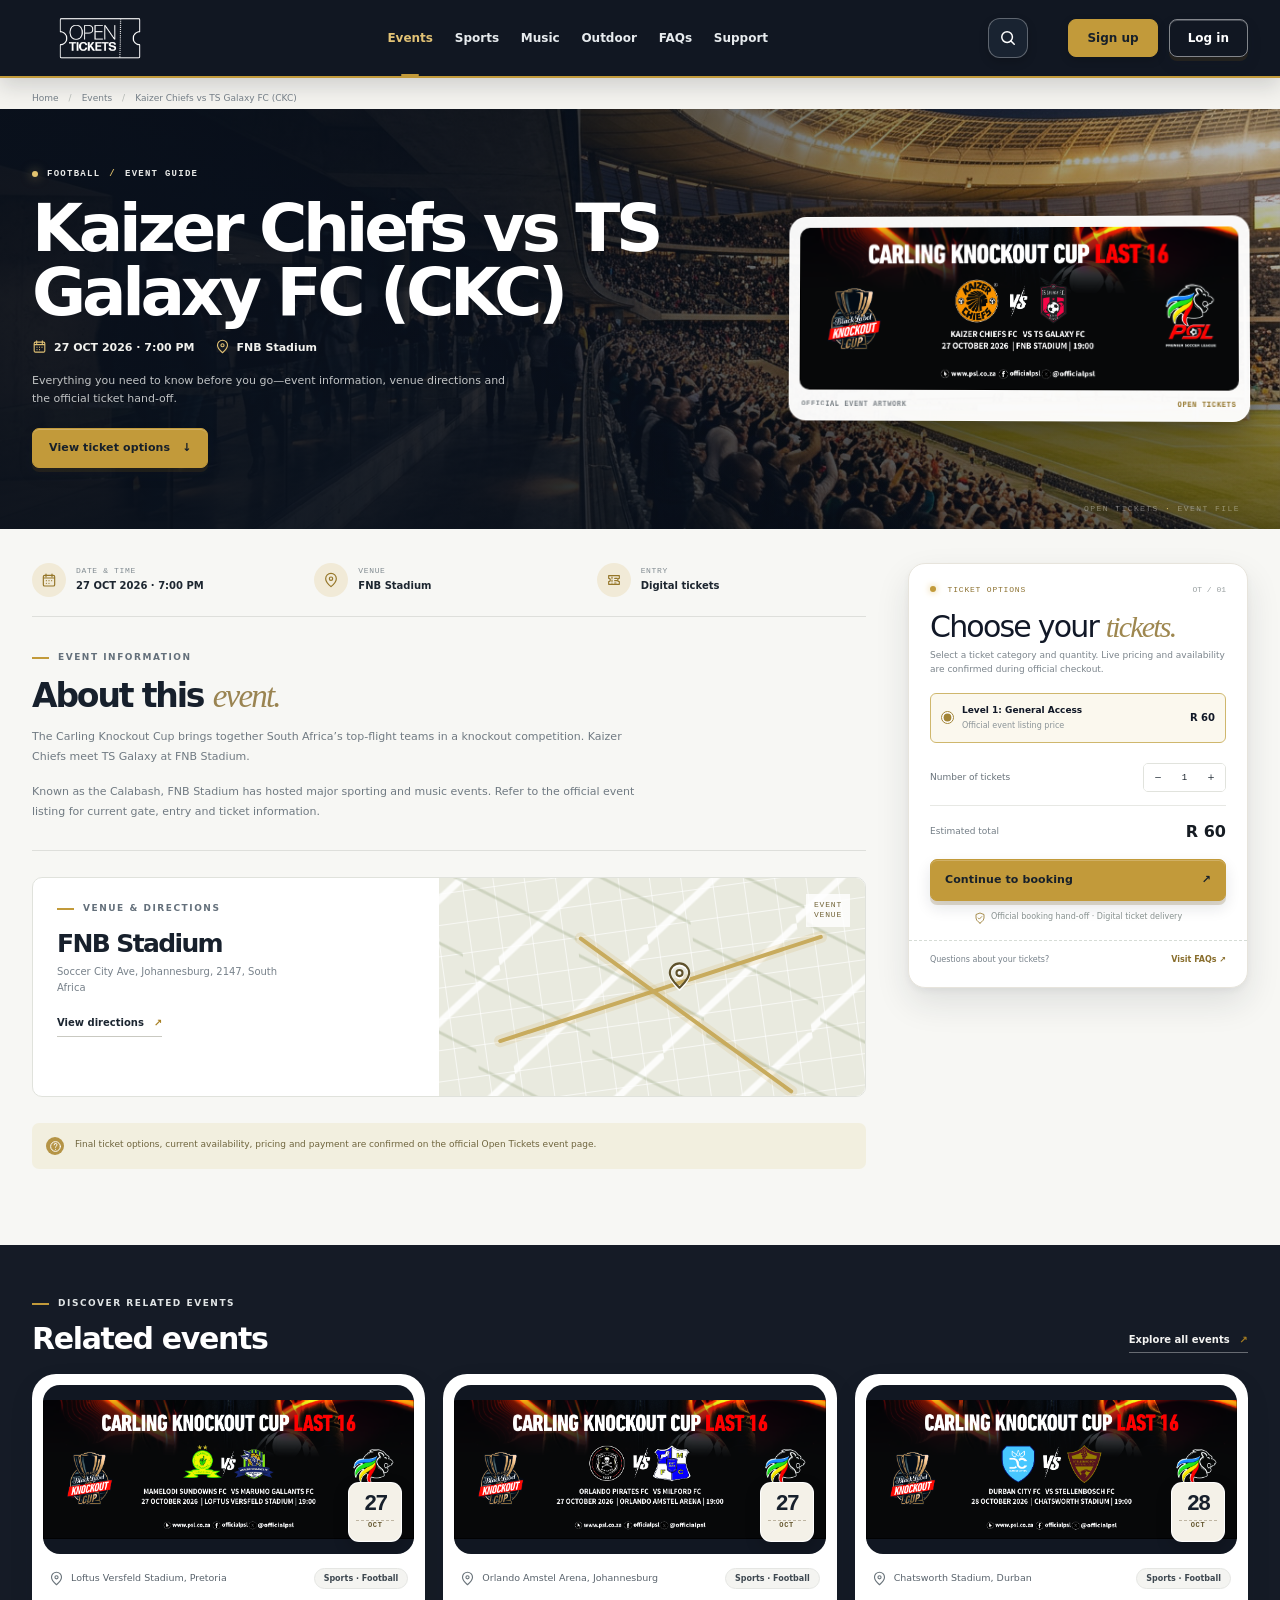
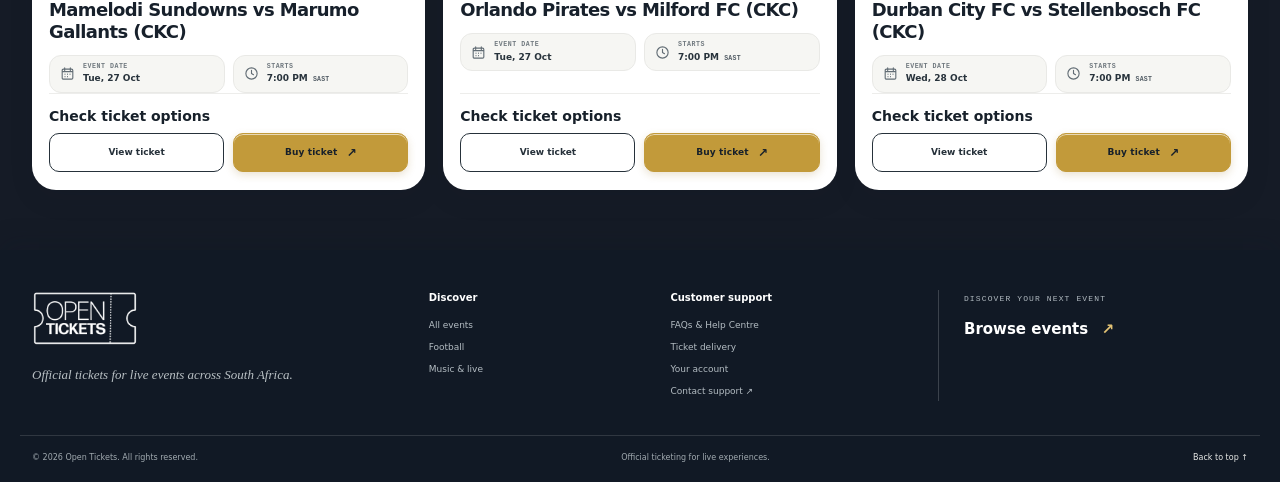
==== commit 7bfb2245: "Add files via upload" ====
--- a/event.html
+++ b/event.html
@@ -6,13 +6,12 @@
   <header class="site-header" id="siteHeader">
     <div class="container header-inner">
       <a class="brand brand-light" href="index.html" aria-label="Open Tickets home">
-        <span class="brand-mark" aria-hidden="true"><svg class="icon"><use href="assets/icons.svg#icon-ticket"></use></svg></span>
-        <span class="brand-word"><b>open</b><em>tickets</em></span>
+        <img class="header-brand-logo" src="assets/open-tickets-logo.png" alt="" aria-hidden="true">
       </a>
       <nav class="primary-nav" id="primaryNav" aria-label="Main navigation">
         <a class="nav-link active" aria-current="page" href="events.html">Events</a><a class="nav-link" href="events.html?category=football">Sports</a><a class="nav-link" href="events.html?category=music">Music</a><a class="nav-link" href="events.html?category=outdoor">Outdoor</a><a class="nav-link" href="faq.html">FAQs</a><a class="nav-link" href="https://opentickets.co.za/support">Support</a>
-      </nav>
-      <a class="desktop-header-search" href="search.html" aria-label="Search events"><svg class="icon" aria-hidden="true"><use href="assets/icons.svg#icon-search"></use></svg></a><div class="header-actions"><a class="header-login" href="https://opentickets.co.za/bookings">My account</a><a class="header-signup" href="events.html">Browse events</a></div>
+      <a class="nav-link mobile-auth-link mobile-auth-signup" href="https://www.opentickets.co.za/faq/account-profile" aria-label="Sign up: learn how to create an Open Tickets account">Sign up</a><a class="nav-link mobile-auth-link mobile-auth-login" href="https://opentickets.co.za/login">Log in</a></nav>
+      <a class="desktop-header-search" href="search.html" aria-label="Search events"><svg class="icon" aria-hidden="true"><use href="assets/icons.svg#icon-search"></use></svg></a><div class="header-actions"><a class="header-signup" href="https://www.opentickets.co.za/faq/account-profile" aria-label="Sign up: learn how to create an Open Tickets account">Sign up</a><a class="header-login" href="https://opentickets.co.za/login">Log in</a></div>
       <a class="mobile-header-search" href="search.html" aria-label="Search events"><svg class="icon" aria-hidden="true"><use href="assets/icons.svg#icon-search"></use></svg></a>
       <button class="nav-toggle" aria-label="Open navigation" aria-expanded="false" aria-controls="primaryNav"><span></span><span></span><span></span></button>
     </div>
@@ -48,7 +47,7 @@
     <a class="bottom-nav-link" href="index.html" ><svg class="icon"><use href="assets/icons.svg#icon-home"></use></svg><span>Home</span></a>
     <a class="bottom-nav-link active" href="events.html" aria-current="page"><svg class="icon"><use href="assets/icons.svg#icon-calendar"></use></svg><span>Events</span></a>
     <a class="bottom-nav-link" href="https://opentickets.co.za/bookings"><svg class="icon"><use href="assets/icons.svg#icon-wallet"></use></svg><span>Tickets</span></a>
-    <a class="bottom-nav-link" href="https://opentickets.co.za/bookings" aria-label="Your Open Tickets profile"><svg class="icon"><use href="assets/icons.svg#icon-account"></use></svg><span>Profile</span></a>
+    <a class="bottom-nav-link" href="https://www.opentickets.co.za/faq/account-profile" aria-label="Open Tickets account and profile guidance"><svg class="icon"><use href="assets/icons.svg#icon-account"></use></svg><span>Profile</span></a>
   </nav>
 
   <footer class="site-footer"><div class="container footer-main"><div class="footer-brand"><a class="brand" href="index.html"><img src="assets/open-tickets-logo.png" alt="Open Tickets"></a><p>Official tickets for live events across South Africa.</p></div><div class="footer-column"><b>Discover</b><a href="events.html">All events</a><a href="events.html?category=football">Football</a><a href="events.html?category=music">Music & live</a></div><div class="footer-column"><b>Customer support</b><a href="faq.html">FAQs & Help Centre</a><a href="faq.html#delivery">Ticket delivery</a><a href="faq.html#account">Your account</a><a href="https://opentickets.co.za/support">Contact support ↗</a></div><div class="footer-cta"><span>DISCOVER YOUR NEXT EVENT</span><a href="events.html">Browse events <b>↗</b></a></div></div><div class="container footer-bottom"><span>© 2026 Open Tickets. All rights reserved.</span><span>Official ticketing for live experiences.</span><a href="#top">Back to top ↑</a></div></footer>
--- a/css/styles.css
+++ b/css/styles.css
@@ -1,7 +1,7 @@
 @charset "UTF-8";
-:root{--ink:#111827;--ink-2:#1b2433;--gold:#c29a3a;--gold-dark:#a77e21;--gold-pale:#f6f0df;--paper:#f6f6f4;--white:#fff;--muted:#6d7681;--muted-2:#959ca4;--line:#e4e5e2;--radius:12px;--shadow:0 8px 22px rgba(20,27,38,.10);--shadow-hover:0 16px 34px rgba(20,27,38,.16);--body:Inter,ui-sans-serif,system-ui,-apple-system,"Segoe UI",sans-serif;--mono:"SFMono-Regular",Consolas,"Liberation Mono",monospace}
+:root{--ink:#111827;--ink-2:#1b2433;--navy:#111722;--navy-2:#192331;--gold:#c29a3a;--gold-dark:#a77e21;--gold-pale:#f6f0df;--paper:#f7f6f2;--white:#fffefa;--muted:#6d7681;--muted-2:#959ca4;--line:#e4e1d9;--focus-ring:#c29a3a;--radius:12px;--radius-card:16px;--shadow:0 8px 22px rgba(20,27,38,.10);--shadow-hover:0 16px 34px rgba(20,27,38,.16);--body:Inter,ui-sans-serif,system-ui,-apple-system,"Segoe UI",sans-serif;--display:Georgia,"Times New Roman",serif;--mono:"SFMono-Regular",Consolas,"Liberation Mono",monospace}
 *{box-sizing:border-box}html{scroll-behavior:smooth;scroll-padding-top:90px}body{margin:0;background:var(--paper);color:var(--ink);font-family:var(--body);font-size:14px;line-height:1.55;-webkit-font-smoothing:antialiased}a{color:inherit;text-decoration:none}button,input,select{font:inherit}button{cursor:pointer}img{max-width:100%;display:block}::selection{background:#ecdba9;color:#111827}.container{max-width:1240px}.icon{width:18px;height:18px;fill:none;stroke:currentColor;stroke-width:1.75;stroke-linecap:round;stroke-linejoin:round;flex:0 0 auto}.mobile-bottom-nav{display:none}
-.announcement{display:none}.site-header{height:78px;position:sticky;top:0;z-index:1040;background:rgba(255,255,255,.97);border-bottom:1px solid rgba(15,22,32,.07);box-shadow:0 2px 12px rgba(17,24,39,.04);backdrop-filter:blur(14px);transition:height .22s,box-shadow .22s}.site-header.scrolled{height:68px;box-shadow:0 7px 20px rgba(17,24,39,.09)}.header-inner{height:100%;display:flex;align-items:center;gap:clamp(20px,3.2vw,54px)}.brand{display:inline-flex;align-items:center;gap:7px;flex:0 0 auto}.brand-mark{width:42px;height:34px;display:grid;place-items:center;color:var(--gold);transform:rotate(-9deg)}.brand-mark svg{width:40px;height:33px}.brand-mark .icon{stroke-width:1.6}.brand-word{display:flex;flex-direction:column;line-height:.83;letter-spacing:-.075em;font-size:28px;font-weight:850}.brand-word b{font-weight:850;color:#111827}.brand-word em{font-style:normal;color:var(--gold);font-weight:700;font-size:24px;letter-spacing:-.06em;margin-top:3px}.primary-nav{display:flex;align-items:center;gap:clamp(18px,3vw,45px);margin:0 auto}.nav-link{position:relative;color:#242b34;font-size:13px;font-weight:650;white-space:nowrap;transition:color .18s}.nav-link:hover,.nav-link.active{color:var(--gold-dark)}.nav-link.active:after{content:"";position:absolute;left:50%;bottom:-29px;width:18px;height:2px;background:var(--gold);transform:translateX(-50%);border-radius:5px}.header-actions{display:flex;align-items:center;gap:11px;flex:0 0 auto}.header-login,.header-signup{height:38px;padding:0 18px;display:inline-flex;align-items:center;justify-content:center;border-radius:8px;font-size:12px;font-weight:700;white-space:nowrap;transition:all .2s}.header-login{border:1px solid #d4c99d;background:white;color:#202733}.header-login:hover{border-color:var(--gold);background:#fffaf0}.header-signup{background:var(--gold);border:1px solid var(--gold);color:#17202a;box-shadow:0 3px 8px rgba(194,154,58,.15)}.header-signup:hover{background:#d4b76b;border-color:#d4b76b;color:#17202a;transform:translateY(-1px)}.nav-toggle{display:none;border:0;background:transparent;padding:8px}.nav-toggle span{display:block;width:23px;height:2px;background:#17202b;margin:5px;border-radius:3px}
+.announcement{display:none}.site-header{height:78px;position:sticky;top:0;z-index:1040;background:rgba(255,255,255,.97);border-bottom:1px solid rgba(15,22,32,.07);box-shadow:0 2px 12px rgba(17,24,39,.04);backdrop-filter:blur(14px);transition:height .22s,box-shadow .22s}.site-header.scrolled{height:68px;box-shadow:0 7px 20px rgba(17,24,39,.09)}.header-inner{height:100%;display:flex;align-items:center;gap:clamp(20px,3.2vw,54px)}.brand{display:inline-flex;align-items:center;gap:7px;flex:0 0 auto}.header-brand-logo{display:block;width:136px;max-height:44px;height:auto;object-fit:contain;filter:brightness(0) saturate(100%) invert(9%) sepia(15%) saturate(1500%) hue-rotate(179deg) brightness(90%) contrast(93%);transition:width .22s}.site-header.scrolled .header-brand-logo{width:127px}.primary-nav{display:flex;align-items:center;gap:clamp(18px,3vw,45px);margin:0 auto}.nav-link{position:relative;color:#242b34;font-size:13px;font-weight:650;white-space:nowrap;transition:color .18s}.nav-link:hover,.nav-link.active{color:var(--gold-dark)}.nav-link.active:after{content:"";position:absolute;left:50%;bottom:-29px;width:18px;height:2px;background:var(--gold);transform:translateX(-50%);border-radius:5px}.header-actions{display:flex;align-items:center;gap:11px;flex:0 0 auto}.header-login,.header-signup{height:38px;padding:0 18px;display:inline-flex;align-items:center;justify-content:center;border-radius:8px;font-size:12px;font-weight:700;white-space:nowrap;transition:all .2s}.header-login{border:1px solid #d4c99d;background:white;color:#202733}.header-login:hover{border-color:var(--gold);background:#fffaf0}.header-signup{background:var(--gold);border:1px solid var(--gold);color:#17202a;box-shadow:0 3px 8px rgba(194,154,58,.15)}.header-signup:hover{background:#d4b76b;border-color:#d4b76b;color:#17202a;transform:translateY(-1px)}.nav-toggle{display:none;border:0;background:transparent;padding:8px}.nav-toggle span{display:block;width:23px;height:2px;background:#17202b;margin:5px;border-radius:3px}
 /* Home hero: high-energy arena imagery with a restrained, premium ticketing palette. */
 .hero-wrap{background:#111722;color:#fff;padding:16px 0 0;overflow:hidden}.hero-shell{max-width:1370px}.hero-visual{height:clamp(350px,36vw,455px);max-height:470px;min-height:335px;position:relative;overflow:hidden;border-radius:12px;background:#10151e;box-shadow:0 18px 38px rgba(0,0,0,.18)}.hero-image{position:absolute;inset:0;width:100%;height:100%;object-fit:cover;object-position:center 49%;transition:transform 1s ease}.hero-visual:hover .hero-image{transform:scale(1.02)}.hero-shade{position:absolute;inset:0;background:linear-gradient(90deg,rgba(8,12,20,.92) 0%,rgba(8,12,20,.75) 32%,rgba(8,12,20,.12) 76%),linear-gradient(0deg,rgba(8,12,20,.53),transparent 44%)}.hero-gridlines{position:absolute;inset:0;opacity:.12;background-image:linear-gradient(90deg,transparent 49.9%,rgba(255,255,255,.25) 50%,transparent 50.1%),linear-gradient(rgba(255,255,255,.14) 1px,transparent 1px);background-size:132px 100%,100% 82px;mask-image:linear-gradient(90deg,#000,transparent 76%)}.hero-content{position:absolute;top:49%;left:clamp(30px,6.5vw,91px);transform:translateY(-49%);max-width:540px;z-index:2;animation:rise-in .7s both}.eyebrow{display:flex;align-items:center;gap:9px;color:#64707b;font-size:9px;font-weight:750;letter-spacing:.17em;text-transform:uppercase}.eyebrow-mark{width:17px;height:2px;background:var(--gold);display:inline-block}.hero-content .eyebrow,.faq-hero .eyebrow,.experience-copy .eyebrow,.faq-bottom-cta .eyebrow,.event-cover-content .eyebrow,.related-section .eyebrow{color:#e1e5e6}.hero-content h1,.page-intro h1,.search-page-head h1,.faq-hero h1{font-size:clamp(54px,7vw,88px);line-height:.9;letter-spacing:-.07em;font-weight:850;margin:24px 0 18px;max-width:570px}.hero-content h1 span,.page-intro h1 em,.search-page-head h1 em,.faq-hero h1 em{color:#e2c275;font-style:normal}.hero-content p{color:#d4d8db;font-size:14px;line-height:1.7;max-width:390px;margin-bottom:24px}.hero-actions{display:flex;align-items:center;gap:20px}.btn{border-radius:7px;font-size:11px;font-weight:750;padding:11px 16px;letter-spacing:.01em;transition:transform .2s,background .2s,box-shadow .2s;display:inline-flex;align-items:center;justify-content:center;gap:12px}.btn:hover{transform:translateY(-2px)}.btn-gold{background:var(--gold);color:#17202a;border:1px solid var(--gold);box-shadow:0 5px 12px rgba(194,154,58,.15)}.btn-gold:hover{background:#d2b45f;color:#17202a;border-color:#d2b45f;box-shadow:0 8px 20px rgba(194,154,58,.22)}.btn-lime{background:var(--gold);color:#fff;border:1px solid var(--gold)}.btn-lime:hover{background:var(--gold-dark);color:#fff;border-color:var(--gold-dark)}.btn-dark{background:#151d29;color:white;border:1px solid #151d29}.btn-dark:hover{background:#252f40;color:white}.btn-outline-light{border:1px solid rgba(255,255,255,.46);color:white;background:transparent}.btn-outline-light:hover{background:rgba(255,255,255,.08);color:white}.hero-text-link{font-size:11px;color:#fff}.hero-text-link span{color:#e2c275;padding-left:7px}.hero-proof{display:flex;align-items:center;gap:10px;color:#c1c8cd;font-size:10px;margin-top:26px}.hero-proof b{color:#fff}.proof-icon{width:26px;height:26px;border:1px solid rgba(226,194,117,.55);border-radius:50%;display:grid;place-items:center;color:#e2c275}.proof-icon .icon{width:15px;height:15px}.avatar-stack{display:flex}.avatar-stack span{width:23px;height:23px;border:2px solid #121821;background:#9d6bdf;border-radius:50%;display:grid;place-items:center;margin-right:-6px;font-size:9px;color:white}.avatar-stack span:nth-child(2){background:#c89f48}.avatar-stack span:nth-child(3){background:#7f9877}.hero-side-label{position:absolute;right:26px;top:34px;z-index:2;writing-mode:vertical-rl;font:8px var(--mono);letter-spacing:.2em;color:rgba(255,255,255,.7);display:flex;align-items:center;gap:9px}.side-line{height:37px;width:1px;background:#e2c275}.hero-float-card{position:absolute;z-index:3;right:9%;bottom:14%;width:197px;padding:15px;background:rgba(15,21,29,.8);border:1px solid rgba(255,255,255,.29);backdrop-filter:blur(15px);border-radius:8px;box-shadow:0 15px 42px rgba(0,0,0,.3);transform:rotate(2deg);animation:floaty 5s ease-in-out infinite}.float-card-top,.float-card-bottom{display:flex;align-items:center;justify-content:space-between}.mini-live{display:flex;align-items:center;gap:6px;color:#edf0ee;font-size:8px;letter-spacing:.12em}.mini-live i{width:5px;height:5px;border-radius:50%;background:#d9bd73;box-shadow:0 0 7px #e0c276}.float-arrow{color:#e5c677}.float-event-name{font-size:23px;line-height:.98;letter-spacing:-.055em;font-weight:850;padding:20px 0}.float-card-bottom{border-top:1px solid rgba(255,255,255,.18);padding-top:9px;color:#d4d8d9;font-size:8px;line-height:1.4}.float-ticket-icon{color:#e2c275;font-size:22px;display:grid;place-items:center}.float-ticket-icon .icon{width:22px;height:22px}.hero-pagination{position:absolute;left:clamp(30px,6.5vw,91px);bottom:23px;display:flex;gap:8px;align-items:center;z-index:2}.hero-dot{width:6px;height:6px;border:0;border-radius:20px;background:rgba(255,255,255,.45);padding:0;transition:width .2s,background .2s}.hero-dot.active{width:24px;background:#e2c275}.hero-pagination span{font:9px var(--mono);color:#e6e8e7;margin-left:8px}.hero-pagination i{color:#e2c275;font-style:normal}.hero-next{position:absolute;z-index:2;right:22px;bottom:17px;width:35px;height:35px;border-radius:50%;border:1px solid rgba(255,255,255,.5);color:white;background:rgba(0,0,0,.18);font-size:17px;transition:all .2s}.hero-next:hover{background:#e2c275;color:#111;border-color:#e2c275;transform:rotate(45deg)}.hero-bottom{display:flex;justify-content:space-between;align-items:center;height:48px;color:#bbc2c7;font:8px var(--mono);letter-spacing:.14em}.scroll-cue{display:flex;align-items:center;gap:9px}.scroll-cue span{width:20px;height:1px;background:#e2c275}.hero-bottom-note{font:italic 12px Georgia,serif;color:#e4e7e7;letter-spacing:0}.hero-index{color:#e5e9e8}.hero-index i{color:#e2c275;font-style:normal;margin:0 5px}.hero-visual.slide-next .hero-image{animation:slide-soft .65s ease}.hero-visual.slide-next .hero-content{animation:rise-in .55s both}@keyframes rise-in{from{opacity:0;transform:translateY(calc(-49% + 18px))}to{opacity:1;transform:translateY(-49%)}}@keyframes floaty{50%{transform:translateY(-7px) rotate(1deg)}}@keyframes slide-soft{0%{opacity:.5;transform:scale(1.04)}100%{opacity:1;transform:scale(1)}}@keyframes pulse{50%{opacity:.6}}
 
@@ -69,9 +69,9 @@
 .events-section .quick-note-tail{margin-left:auto;font:italic 11px Georgia,serif}
 
 /* Premium ticket action treatment for the event cards. */
-.event-card-cta{position:relative;min-width:116px;height:34px;padding:0 10px 0 14px;gap:9px;border:1px solid #b88e2d;border-radius:8px;background:linear-gradient(135deg,#efd98e 0%,#d0a947 52%,#bd9132 100%);color:#18202a;font-size:9px;font-weight:820;letter-spacing:.015em;box-shadow:inset 0 1px 0 rgba(255,255,255,.62),0 3px 8px rgba(149,112,29,.2);transition:all .22s}
+.event-card-cta{position:relative;min-width:116px;height:34px;padding:0 10px 0 14px;gap:9px;border:1px solid #b88e2d;border-radius:8px;background:#c29a3a;color:#18202a;font-size:9px;font-weight:820;letter-spacing:.015em;box-shadow:inset 0 1px 0 rgba(255,255,255,.62),0 3px 8px rgba(149,112,29,.2);transition:all .22s}
 .event-card-cta span{width:19px;height:19px;display:grid;place-items:center;border:1px solid rgba(23,31,41,.2);border-radius:50%;background:rgba(255,255,255,.28);font-size:12px;line-height:1;transition:transform .22s,background .22s}
-.event-card-cta:hover{transform:translateY(-2px);border-color:#d2b45f;background:linear-gradient(135deg,#202a38,#111822);color:#f1d37e;box-shadow:0 7px 15px rgba(13,20,29,.22)}
+.event-card-cta:hover{transform:translateY(-2px);border-color:#d2b45f;background:#172434;color:#f1d37e;box-shadow:0 7px 15px rgba(13,20,29,.22)}
 .event-card-cta:hover span{transform:translate(1px,-1px);background:rgba(226,194,117,.18)}
 @media(max-width:767px){.hero-event-ticker{height:44px}.hero-event-ticker-group{gap:14px;padding-right:14px}.hero-ticker-item{gap:7px}.ticker-event-title{font-size:9px}.ticker-event-meta{font-size:6px}.ticker-star{padding-left:7px}.events-section .home-search-area{margin-bottom:14px}.events-section .home-search-form{gap:4px;padding:5px}.events-section .quick-search-note{flex-wrap:nowrap;overflow-x:auto;white-space:nowrap;scrollbar-width:none}.events-section .quick-search-note::-webkit-scrollbar{display:none}.events-section .quick-search-note .category-label{font-size:7px}.events-section .quick-category-link{min-height:33px;padding:3px 9px 3px 4px;font-size:8px}.events-section .quick-category-link img{width:23px;height:23px}.event-card-cta{min-width:108px;height:32px}}
 @media(prefers-reduced-motion:reduce){.hero-event-ticker-track{animation:none;transform:none}.hero-event-ticker-window{overflow-x:auto;mask-image:none}.hero-event-ticker-group[aria-hidden="true"]{display:none}}
@@ -118,7 +118,7 @@
 /* Scan-friendly date flags and image treatment for both home and search event cards. */
 .event-card{border-radius:13px;border-color:#e1e0da;box-shadow:0 5px 15px rgba(19,27,39,.055);transition:transform .25s,box-shadow .25s,border-color .25s}
 .event-card-media{margin:6px 6px 0;height:clamp(158px,17vw,205px);border-radius:9px}
-.event-date-stamp{position:absolute;z-index:2;top:10px;left:10px;width:42px;height:47px;display:flex;flex-direction:column;align-items:center;justify-content:center;border:1px solid rgba(255,255,255,.82);border-radius:7px;background:linear-gradient(150deg,#fff9e9,#ecdba9);color:#17202a;box-shadow:0 4px 12px rgba(0,0,0,.18)}
+.event-date-stamp{position:absolute;z-index:2;top:10px;left:10px;width:42px;height:47px;display:flex;flex-direction:column;align-items:center;justify-content:center;border:1px solid rgba(255,255,255,.82);border-radius:7px;background:#f4f0e5;color:#17202a;box-shadow:0 4px 12px rgba(0,0,0,.18)}
 .event-date-stamp b{font:800 19px/.95 var(--mono);letter-spacing:-.08em}
 .event-date-stamp small{margin-top:3px;color:#8d6b1e;font:750 7px/1 var(--mono);letter-spacing:.08em}
 .event-chip{top:10px;right:10px;padding:5px 8px;background:rgba(20,27,38,.84);color:#f0e5c4;border:1px solid rgba(255,255,255,.14);font-size:7px;backdrop-filter:blur(10px)}
@@ -144,15 +144,15 @@
 .hero-event-meta{display:flex;align-items:flex-start;flex-direction:column;gap:7px;margin:0}
 .hero-event-meta>span{display:flex;align-items:center;gap:7px;color:#39444d;font-size:8px;font-weight:700;white-space:normal}
 .hero-event-meta .icon{width:13px;height:13px;color:#a07b29;stroke:#a07b29}
-.hero-ticket-perforation{position:absolute;z-index:2;top:18px;bottom:18px;right:207px;width:1px;background:repeating-linear-gradient(to bottom,rgba(141,112,44,.55) 0 4px,transparent 4px 9px)}
+.hero-ticket-perforation{position:absolute;z-index:2;top:18px;bottom:18px;right:207px;width:1px;background:transparent;border-left:1px dashed rgba(141,112,44,.55)}
 .hero-ticket-notch{position:absolute;z-index:3;top:50%;width:25px;height:25px;border:1px solid rgba(194,154,58,.55);border-radius:50%;background:#151b26;transform:translateY(-50%);box-shadow:inset 0 0 0 4px rgba(21,27,38,.7)}
 .hero-ticket-notch-left{left:-13px}.hero-ticket-notch-right{right:-13px}
 .hero-ticket-stub{min-width:0;display:flex;flex-direction:column;align-items:center;justify-content:center;text-align:center}
 .hero-stub-kicker{color:#8c6b22;font:750 7px var(--mono);letter-spacing:.14em}
 .hero-ticket-stub>strong{display:block;margin:7px 0 0;color:#17202a;font:850 29px/1 var(--mono);letter-spacing:-.08em;white-space:nowrap}#heroPrice{color:#8b691d}
 .hero-ticket-stub>small{min-height:23px;margin-top:5px;color:#7b776c;font-size:7px;line-height:1.35}
-.hero-ticket-cta{width:100%;min-height:36px;margin-top:10px;padding:0 9px;display:flex;align-items:center;justify-content:center;gap:8px;border:1px solid #ad852c;border-radius:7px;background:linear-gradient(135deg,#eed88e,#c29a3a);color:#17202a;font-size:9px;font-weight:850;box-shadow:inset 0 1px 0 rgba(255,255,255,.65),0 4px 10px rgba(129,96,27,.18);transition:all .22s}
-.hero-ticket-cta:hover{transform:translateY(-2px);background:linear-gradient(135deg,#1b2433,#111722);color:#f2d47f;border-color:#c29a3a;box-shadow:0 8px 18px rgba(17,23,34,.22)}
+.hero-ticket-cta{width:100%;min-height:36px;margin-top:10px;padding:0 9px;display:flex;align-items:center;justify-content:center;gap:8px;border:1px solid #ad852c;border-radius:7px;background:#c29a3a;color:#17202a;font-size:9px;font-weight:850;box-shadow:inset 0 1px 0 rgba(255,255,255,.65),0 4px 10px rgba(129,96,27,.18);transition:all .22s}
+.hero-ticket-cta:hover{transform:translateY(-2px);background:#172434;color:#f2d47f;border-color:#c29a3a;box-shadow:0 8px 18px rgba(17,23,34,.22)}
 .hero-ticket-cta span{font-size:13px}
 .hero-stub-brand{display:flex;align-items:center;gap:5px;margin-top:12px;color:#8a7134;font:7px var(--mono);letter-spacing:.12em}
 .hero-stub-brand .icon{width:13px;height:13px;color:#a07b29}
@@ -180,7 +180,7 @@
 @keyframes ticket-token-in{from{opacity:0;transform:translateY(calc(-50% + 15px)) scale(.99)}to{opacity:1;transform:translateY(-50%) scale(1)}}
 .hero-visual.slide-next .hero-ticket-token{animation:ticket-token-in .48s cubic-bezier(.2,.75,.25,1) both}
 @media(max-width:1100px){.hero-mini-token-wrap{top:13px;right:14px;width:auto;transform:none}.hero-mini-token-shadow{inset:3px -3px -3px 4px;border-radius:999px}.hero-mini-token{display:flex;align-items:center;gap:9px;padding:6px 9px;border-radius:999px}.hero-mini-token:before,.mini-token-image-link,.mini-token-details{display:none}.mini-token-label{margin:0;gap:7px}.mini-token-next{width:auto;min-height:23px;gap:6px;padding:0 8px;border-radius:999px;font-size:7px}.hero-content.hero-ticket-token{width:82%;max-width:790px}}
-@media(max-width:767px){.hero-visual{height:clamp(430px,122vw,510px);min-height:430px}.hero-content.hero-ticket-token{top:48%;left:12px;right:12px;width:auto;max-width:none;min-height:0;grid-template-columns:minmax(0,1fr);gap:10px;padding:18px 18px 14px;transform:translateY(-48%);border-radius:14px}.hero-ticket-token h1{font-size:clamp(26px,7.7vw,35px);margin-bottom:8px}.hero-ticket-header{margin-bottom:9px}.hero-ticket-token p{font-size:9px;margin-bottom:10px}.hero-event-meta{gap:6px}.hero-event-meta>span{font-size:7px}.hero-ticket-perforation{top:auto;left:17px;right:17px;bottom:91px;width:auto;height:1px;background:repeating-linear-gradient(to right,rgba(141,112,44,.55) 0 4px,transparent 4px 9px)}.hero-ticket-stub{display:grid;grid-template-columns:minmax(0,1fr) auto;grid-template-rows:auto auto;column-gap:10px;row-gap:2px;padding-top:10px;text-align:left}.hero-stub-kicker{grid-column:1;grid-row:1;font-size:6px}.hero-ticket-stub>strong{grid-column:1;grid-row:2;margin:2px 0 0;font-size:22px}.hero-ticket-stub>small{display:none}.hero-ticket-cta{grid-column:2;grid-row:1/3;width:auto;min-width:112px;min-height:36px;margin:0;padding:0 9px;font-size:8px}.hero-stub-brand{display:none}.hero-ticket-notch{width:19px;height:19px}.hero-ticket-notch-left{left:-10px}.hero-ticket-notch-right{right:-10px}.hero-mini-token-wrap{top:8px;right:9px;transform:none}.hero-mini-token{gap:6px;padding:5px 7px}.mini-token-label{gap:5px;font-size:6px}.mini-token-next{min-height:21px;padding:0 7px;font-size:6px}.hero-pagination{left:17px;bottom:12px}.hero-next{right:10px;bottom:7px;width:30px;height:30px}}
+@media(max-width:767px){.hero-visual{height:clamp(430px,122vw,510px);min-height:430px}.hero-content.hero-ticket-token{top:48%;left:12px;right:12px;width:auto;max-width:none;min-height:0;grid-template-columns:minmax(0,1fr);gap:10px;padding:18px 18px 14px;transform:translateY(-48%);border-radius:14px}.hero-ticket-token h1{font-size:clamp(26px,7.7vw,35px);margin-bottom:8px}.hero-ticket-header{margin-bottom:9px}.hero-ticket-token p{font-size:9px;margin-bottom:10px}.hero-event-meta{gap:6px}.hero-event-meta>span{font-size:7px}.hero-ticket-perforation{top:auto;left:17px;right:17px;bottom:91px;width:auto;height:1px;background:transparent;border-top:1px dashed rgba(141,112,44,.55)}.hero-ticket-stub{display:grid;grid-template-columns:minmax(0,1fr) auto;grid-template-rows:auto auto;column-gap:10px;row-gap:2px;padding-top:10px;text-align:left}.hero-stub-kicker{grid-column:1;grid-row:1;font-size:6px}.hero-ticket-stub>strong{grid-column:1;grid-row:2;margin:2px 0 0;font-size:22px}.hero-ticket-stub>small{display:none}.hero-ticket-cta{grid-column:2;grid-row:1/3;width:auto;min-width:112px;min-height:36px;margin:0;padding:0 9px;font-size:8px}.hero-stub-brand{display:none}.hero-ticket-notch{width:19px;height:19px}.hero-ticket-notch-left{left:-10px}.hero-ticket-notch-right{right:-10px}.hero-mini-token-wrap{top:8px;right:9px;transform:none}.hero-mini-token{gap:6px;padding:5px 7px}.mini-token-label{gap:5px;font-size:6px}.mini-token-next{min-height:21px;padding:0 7px;font-size:6px}.hero-pagination{left:17px;bottom:12px}.hero-next{right:10px;bottom:7px;width:30px;height:30px}}
 @media(max-width:420px){.hero-visual{height:445px;min-height:445px}.hero-content.hero-ticket-token{padding:15px 15px 12px}.hero-ticket-token h1{font-size:clamp(24px,7.4vw,30px)}.hero-ticket-header{align-items:flex-start}.hero-ticket-eyebrow{font-size:6.5px}.hero-ticket-index{font-size:6.5px}.hero-ticket-cta{min-width:102px}.hero-ticket-perforation{bottom:86px}}
 @media(prefers-reduced-motion:reduce){.hero-visual.slide-next .hero-ticket-token{animation:none}}
 
@@ -273,7 +273,7 @@
 .ticket-starts-row>span{display:flex;flex-direction:column;gap:3px}
 .ticket-starts-row>span strong{color:#765d25;font:750 9px var(--mono);white-space:nowrap}
 .ticket-starts-row>b{max-width:50%;overflow:hidden;color:#96782f;font-size:8px;font-weight:800;text-align:right;text-overflow:ellipsis;white-space:nowrap}
-.ticket-turn-button{display:flex;align-items:center;justify-content:space-between;gap:12px;width:100%;min-height:34px;padding:0 11px;border:1px solid #d8c898;border-radius:7px;background:linear-gradient(120deg,#f7f1e0,#eee3c5);color:#594719;font-size:8px;font-weight:820;letter-spacing:.015em;text-align:left;transition:background .2s,color .2s,transform .2s}
+.ticket-turn-button{display:flex;align-items:center;justify-content:space-between;gap:12px;width:100%;min-height:34px;padding:0 11px;border:1px solid #d8c898;border-radius:7px;background:#f0ece1;color:#594719;font-size:8px;font-weight:820;letter-spacing:.015em;text-align:left;transition:background .2s,color .2s,transform .2s}
 .ticket-turn-button:hover{transform:translateY(-1px);background:#202a37;color:#f1d481;border-color:#202a37}
 .ticket-turn-button>span{font-size:15px;line-height:1}
 .ticket-face-back{z-index:1;transform:rotateY(180deg);padding:0;background:repeating-linear-gradient(0deg,rgba(22,31,43,.018) 0 1px,transparent 1px 34px),linear-gradient(145deg,#fff 0%,#f8f7f1 100%);color:#202833}
@@ -293,13 +293,8 @@
 .ticket-carousel-arrow{display:grid;place-items:center;width:34px;height:34px;flex:0 0 34px;padding:0;border:1px solid #ded7c4;border-radius:50%;background:rgba(255,255,255,.72);color:#6d5624;font:22px/1 Georgia,serif;transition:background .2s,color .2s,transform .2s,border-color .2s}
 .ticket-carousel-arrow:hover:not(:disabled){transform:scale(1.06);border-color:#c29a3a;background:#c29a3a;color:#18202a}
 .ticket-carousel-arrow:disabled{opacity:.35;cursor:default}
-.ticket-carousel-dots{display:flex;align-items:center;justify-content:center;gap:6px}
-.ticket-carousel-dot{width:7px;height:7px;padding:0;border:0;border-radius:10px;background:#c9c8c1;transition:width .25s,background .25s}
-.ticket-carousel-dot.is-active{width:22px;background:#b18a32}
-.ticket-carousel-position{min-width:42px;color:#76663f;font:750 8px var(--mono);letter-spacing:.07em;text-align:center}
 .ticket-carousel-hint{color:#92918a;font:7px var(--mono);letter-spacing:.11em;white-space:nowrap}
 .ticket-carousel-status{position:absolute;width:1px;height:1px;overflow:hidden;clip:rect(0,0,0,0);white-space:nowrap;clip-path:inset(50%)}
-.ticket-carousel.is-empty .ticket-carousel-footer,.ticket-carousel.has-single-event .ticket-carousel-prev,.ticket-carousel.has-single-event .ticket-carousel-next,.ticket-carousel.has-single-event .ticket-carousel-dots{display:none}
 .ticket-carousel.is-empty .ticket-carousel-stage{height:auto;min-height:0}
 .ticket-carousel.is-empty .near-term-empty{position:relative;margin:0 auto;max-width:780px}
 @media(max-width:767px){
@@ -323,13 +318,10 @@
  .ticket-back-facts>div{min-height:54px;padding:8px}
  .ticket-back-facts strong{font-size:8px}
  .ticket-back-actions{padding:9px 16px 12px}
- .ticket-carousel-footer{display:grid;grid-template-columns:40px minmax(0,1fr) 40px;grid-template-areas:"prev dots next" "position position position" "hint hint hint";gap:8px 10px;padding-top:8px}
+ .ticket-carousel-footer{display:grid;grid-template-columns:40px minmax(0,1fr) 40px;grid-template-areas:"prev hint next";gap:8px 10px;padding-top:8px}
  .ticket-carousel-prev{grid-area:prev;justify-self:center}
  .ticket-carousel-next{grid-area:next;justify-self:center}
- .ticket-carousel-dots{grid-area:dots;min-height:34px;gap:7px;flex-wrap:wrap}
- .ticket-carousel-position{grid-area:position;justify-self:center}
  .ticket-carousel-hint{grid-area:hint;justify-self:center;font-size:6.5px}
- .ticket-carousel.has-single-event .ticket-carousel-footer{grid-template-areas:"position" "hint";grid-template-columns:1fr}
 }
 @media(max-width:390px){
  .ticket-carousel-stage{height:428px}
@@ -341,24 +333,23 @@
  .ticket-venue-row strong{font-size:9px}
  .ticket-starts-row>span strong,.ticket-starts-row>b{font-size:7px}
 }
-@media(prefers-reduced-motion:reduce){.ticket-carousel-card,.ticket-flip-inner,.ticket-carousel-dot,.ticket-carousel-arrow{transition:none!important}}
 
 /* Final ticket polish: clean silhouette without a visible control rail beneath the deck. */
 .ticket-carousel-stage{height:472px}
 .ticket-face{border:1px solid rgba(178,143,59,.42);border-radius:21px;box-shadow:0 28px 68px rgba(18,29,43,.18),0 8px 22px rgba(18,29,43,.08),inset 0 1px 0 rgba(255,255,255,.92)}
 .ticket-face-front{background:#fbfaf6}
 .ticket-poster{background:#111a25}
-.ticket-front-content{background:radial-gradient(ellipse at 100% 100%,rgba(212,184,112,.11),transparent 48%),linear-gradient(145deg,#fffefa 0%,#faf8f1 100%)}
+.ticket-front-content{background:#fbfaf6}
 .ticket-card-kicker{color:#84661f;letter-spacing:.13em}
-.ticket-card-kicker span:last-child{border-color:rgba(178,143,59,.3);background:linear-gradient(135deg,#fbf7ec,#f0e8d2);color:#71571d}
+.ticket-card-kicker span:last-child{border-color:rgba(178,143,59,.3);background:#f0ede4;color:#71571d}
 .ticket-card-title{color:#152131}
 .ticket-meta-row strong,.ticket-venue-row strong{color:#1c2937}
 .ticket-perforation{border-color:#c9c1ac}
 .ticket-perforation:before,.ticket-perforation:after{border-color:rgba(178,143,59,.3);background:#f2f0e8}
-.ticket-venue-mark{border-color:rgba(178,143,59,.33);background:linear-gradient(145deg,#fffefa,#f3eddd);box-shadow:inset 0 1px 0 #fff,0 2px 7px rgba(31,39,48,.05);color:#97762b}
-.ticket-turn-button{min-height:42px;padding:0 14px;border:1px solid #a78332;border-radius:8px;background:linear-gradient(105deg,#172434 0%,#26374b 100%);box-shadow:0 5px 12px rgba(20,31,46,.16),inset 0 1px 0 rgba(255,255,255,.1);color:#fff8e7;font-size:11px;font-weight:850;letter-spacing:.025em}
+.ticket-venue-mark{border-color:rgba(178,143,59,.33);background:#f1eee5;box-shadow:inset 0 1px 0 #fff,0 2px 7px rgba(31,39,48,.05);color:#97762b}
+.ticket-turn-button{min-height:42px;padding:0 14px;border:1px solid #a78332;border-radius:8px;background:#172434;box-shadow:0 5px 12px rgba(20,31,46,.16),inset 0 1px 0 rgba(255,255,255,.1);color:#fff8e7;font-size:11px;font-weight:850;letter-spacing:.025em}
 .ticket-turn-button>span{color:#e7c96e;font-size:19px}
-.ticket-turn-button:hover{transform:translateY(-1px);border-color:#c29a3a;background:linear-gradient(105deg,#e7d49a 0%,#c29a3a 100%);box-shadow:0 7px 16px rgba(99,76,29,.2);color:#172434}
+.ticket-turn-button:hover{transform:translateY(-1px);border-color:#c29a3a;background:#c29a3a;box-shadow:0 7px 16px rgba(99,76,29,.2);color:#172434}
 .ticket-turn-button:hover>span{color:#172434}
 .ticket-turn-button:focus-visible,.ticket-back-actions>a:focus-visible{outline:2px solid #c29a3a;outline-offset:3px}
 .ticket-back-header{border-bottom-color:#bfb18d;color:#816320}
@@ -419,15 +410,15 @@
 /* App-like mobile actions: search now sits beside the three-dot menu; bottom nav stays focused. */
 .mobile-header-search{display:none}
 @media(max-width:767px){
- .mobile-header-search{display:grid;order:2;place-items:center;width:40px;height:40px;flex:0 0 40px;margin-left:auto;border:1px solid rgba(194,154,58,.28);border-radius:13px;background:linear-gradient(145deg,#fff,#f2eee2);box-shadow:0 4px 0 rgba(166,132,46,.12),0 7px 14px rgba(23,35,51,.1),inset 0 1px 0 #fff;color:#233347;text-decoration:none;transition:transform .2s,box-shadow .2s,color .2s,border-color .2s}
+ .mobile-header-search{display:grid;order:2;place-items:center;width:40px;height:40px;flex:0 0 40px;margin-left:auto;border:1px solid rgba(194,154,58,.28);border-radius:13px;background:#f5f5f1;box-shadow:0 4px 0 rgba(166,132,46,.12),0 7px 14px rgba(23,35,51,.1),inset 0 1px 0 #fff;color:#233347;text-decoration:none;transition:transform .2s,box-shadow .2s,color .2s,border-color .2s}
  .mobile-header-search .icon{width:18px;height:18px;stroke-width:2}
- .mobile-header-search.is-active{border-color:#c29a3a;background:linear-gradient(145deg,#fff9e8,#eee1bb);color:#8c6c21}
+ .mobile-header-search.is-active{border-color:#c29a3a;background:#ebe4d2;color:#8c6c21}
  .mobile-header-search:active{transform:translateY(2px);box-shadow:0 2px 0 rgba(166,132,46,.12),0 3px 7px rgba(23,35,51,.1)}
- .nav-toggle{order:3;display:flex;flex:0 0 40px;flex-direction:column;align-items:center;justify-content:center;gap:3px;width:40px;height:40px;margin-left:0;padding:0;border:1px solid rgba(194,154,58,.25);border-radius:13px;background:linear-gradient(145deg,#fff,#f3f1ea);box-shadow:0 4px 0 rgba(166,132,46,.1),0 7px 14px rgba(23,35,51,.1),inset 0 1px 0 #fff;transition:transform .2s,box-shadow .2s}
+ .nav-toggle{order:3;display:flex;flex:0 0 40px;flex-direction:column;align-items:center;justify-content:center;gap:3px;width:40px;height:40px;margin-left:0;padding:0;border:1px solid rgba(194,154,58,.25);border-radius:13px;background:#f5f5f1;box-shadow:0 4px 0 rgba(166,132,46,.1),0 7px 14px rgba(23,35,51,.1),inset 0 1px 0 #fff;transition:transform .2s,box-shadow .2s}
  .nav-toggle span{display:block;width:4px;height:4px;margin:0;border-radius:50%;background:#1a2a3d;transition:background .2s,transform .2s}
  .nav-toggle[aria-expanded="true"] span:nth-child(2){background:#c29a3a;transform:scale(1.25)}
  .nav-toggle:active{transform:translateY(2px);box-shadow:0 2px 0 rgba(166,132,46,.1),0 3px 7px rgba(23,35,51,.1)}
- .mobile-bottom-nav{grid-template-columns:repeat(4,minmax(0,1fr));background:linear-gradient(180deg,rgba(255,255,255,.97),#f5f3ed);border-top:1px solid rgba(194,154,58,.24);box-shadow:0 -8px 26px rgba(20,30,44,.12),inset 0 1px 0 #fff}
+ .mobile-bottom-nav{grid-template-columns:repeat(4,minmax(0,1fr));background:#fafaf8;border-top:1px solid rgba(194,154,58,.24);box-shadow:0 -8px 26px rgba(20,30,44,.12),inset 0 1px 0 #fff}
  .bottom-nav-link{min-height:43px;gap:4px;font-size:8px;transition:color .2s,transform .2s}
  .bottom-nav-link .icon{width:20px;height:20px;transition:transform .2s,filter .2s}
  .bottom-nav-link.active .icon{transform:translateY(-2px);filter:drop-shadow(0 3px 2px rgba(155,120,35,.25))}
@@ -435,7 +426,7 @@
 
 /* Consistent, restrained 3D depth throughout the site, with the event artwork left untouched. */
 body{background-color:#f4f3ef}
-.site-header{background:linear-gradient(165deg,rgba(255,255,255,.99),rgba(247,245,238,.97));box-shadow:0 7px 22px rgba(18,29,43,.09),inset 0 1px 0 #fff;border-bottom-color:rgba(194,154,58,.16);transform:translateZ(0);transform-style:preserve-3d}
+.site-header{background:rgba(255,255,255,.98);box-shadow:0 7px 22px rgba(18,29,43,.09),inset 0 1px 0 #fff;border-bottom-color:rgba(194,154,58,.16);transform:translateZ(0);transform-style:preserve-3d}
 .hero-shell,.hero-visual{transform-style:preserve-3d}
 .hero-visual{border:1px solid rgba(194,154,58,.2);box-shadow:0 20px 44px rgba(17,27,42,.2),0 4px 10px rgba(17,27,42,.08),inset 0 1px 0 rgba(255,255,255,.2)}
 .section-space,.page-intro,.experience-band,.search-workspace,.event-detail-section,.faq-hero,.faq-main,.faq-bottom-cta{perspective:1500px;transform-style:preserve-3d}
@@ -515,10 +506,10 @@
 }
 
 /* Polished brand navigation, generated subpage artwork and clearer page hierarchy. */
-.desktop-header-search{display:grid;place-items:center;flex:0 0 40px;width:40px;height:40px;border:1px solid #e4dfce;border-radius:12px;background:linear-gradient(145deg,#fff,#f5f2e9);color:#263649;box-shadow:0 3px 0 rgba(170,137,56,.12),0 6px 13px rgba(20,29,41,.07),inset 0 1px 0 #fff;transition:transform .2s,box-shadow .2s,color .2s}
+.desktop-header-search{display:grid;place-items:center;flex:0 0 40px;width:40px;height:40px;border:1px solid #e4dfce;border-radius:12px;background:#f5f5f1;color:#263649;box-shadow:0 3px 0 rgba(170,137,56,.12),0 6px 13px rgba(20,29,41,.07),inset 0 1px 0 #fff;transition:transform .2s,box-shadow .2s,color .2s}
 .desktop-header-search .icon{width:18px;height:18px;stroke-width:2}
 .desktop-header-search:hover{color:#927225;transform:translateY(-2px);box-shadow:0 5px 0 rgba(170,137,56,.11),0 10px 18px rgba(20,29,41,.11)}
-.desktop-header-search.is-active{border-color:#c29a3a;background:linear-gradient(145deg,#fff8e5,#efe3c3);color:#8c6c21}
+.desktop-header-search.is-active{border-color:#c29a3a;background:#ebe4d2;color:#8c6c21}
 .primary-nav{gap:clamp(12px,1.7vw,25px)}
 .nav-link{font-size:12px}
 .page-hero,.search-page-hero,.event-detail-hero{position:relative;isolation:isolate;overflow:hidden;background:#111a28;color:#fff}
@@ -685,7 +676,7 @@
 .event-card{display:flex;flex-direction:column}
 .event-card-media{flex:0 0 auto}
 .event-card-body{display:flex;flex:1 1 auto;flex-direction:column}
-.event-card-schedule{display:grid;grid-template-columns:minmax(0,1.12fr) minmax(0,.88fr);align-items:center;gap:9px;margin-top:auto;margin-bottom:1px;padding:9px 10px;border:1px solid #eee7d5;border-radius:9px;background:linear-gradient(135deg,#fbf8ef 0%,#fff 100%);box-shadow:inset 0 1px 0 rgba(255,255,255,.9)}
+.event-card-schedule{display:grid;grid-template-columns:minmax(0,1.12fr) minmax(0,.88fr);align-items:center;gap:9px;margin-top:auto;margin-bottom:1px;padding:9px 10px;border:1px solid #eee7d5;border-radius:9px;background:#f7f6f1;box-shadow:inset 0 1px 0 rgba(255,255,255,.9)}
 .event-card-schedule-unit{display:flex;align-items:center;gap:7px;min-width:0}
 .event-card-schedule-unit>.icon{width:14px;height:14px;flex:0 0 14px;color:#a28134;stroke:#a28134;stroke-width:1.8}
 .event-card-schedule-unit>span{display:flex;flex-direction:column;gap:3px;min-width:0}
@@ -716,7 +707,7 @@
 .why-choose-section .trust-grid{grid-template-columns:repeat(4,minmax(0,1fr));gap:15px}
 .why-choose-section .trust-item{display:flex;flex-direction:column;align-items:center;justify-content:flex-start;gap:14px;min-height:196px;padding:23px 18px 20px;text-align:center;border:1px solid #e4e1d7;border-radius:16px;background:linear-gradient(150deg,#fff 0%,#fff 70%,#fcfaf4 100%);box-shadow:0 7px 18px rgba(24,32,43,.055),inset 0 1px 0 #fff;transition:transform .24s,border-color .24s,box-shadow .24s}
 .why-choose-section .trust-item:hover{transform:translateY(-4px) rotateX(1deg);border-color:#d3bd79;box-shadow:0 16px 30px rgba(24,32,43,.11),0 3px 8px rgba(194,154,58,.08)}
-.why-choose-section .trust-icon{width:54px;height:54px;flex:0 0 54px;border:1px solid rgba(194,154,58,.27);border-radius:16px;background:linear-gradient(145deg,#fffdf8,#f3ecd9);color:#9b7626;box-shadow:0 5px 12px rgba(120,93,35,.09),inset 0 1px 0 #fff}
+.why-choose-section .trust-icon{width:54px;height:54px;flex:0 0 54px;border:1px solid rgba(194,154,58,.27);border-radius:16px;background:#f1eee5;color:#9b7626;box-shadow:0 5px 12px rgba(120,93,35,.09),inset 0 1px 0 #fff}
 .why-choose-section .trust-icon .icon{width:23px;height:23px}
 .why-choose-section .trust-item details{width:100%;min-width:0}
 .why-choose-section .trust-item details>summary{padding:0;list-style:none}
@@ -728,7 +719,7 @@
 .home-help{padding:68px 0;background:#f7f7f4;border-top:1px solid #e5e3dc}
 .home-help-layout{display:grid;grid-template-columns:minmax(0,.86fr) minmax(0,1.14fr);align-items:center;gap:clamp(30px,5vw,76px)}
 .home-help-intro{display:grid;grid-template-columns:56px minmax(0,1fr);align-items:start;gap:20px}
-.home-help .help-symbol{width:56px;height:56px;border:1px solid #e1d9c1;border-radius:17px;background:linear-gradient(145deg,#fff,#f4f0e5);color:#9a7629;box-shadow:0 6px 15px rgba(23,32,44,.075),inset 0 1px 0 #fff}
+.home-help .help-symbol{width:56px;height:56px;border:1px solid #e1d9c1;border-radius:17px;background:#f1eee5;color:#9a7629;box-shadow:0 6px 15px rgba(23,32,44,.075),inset 0 1px 0 #fff}
 .home-help .help-symbol .icon{width:23px;height:23px}
 .home-help-copy{min-width:0}
 .home-help-copy h2{margin:12px 0 0;color:#17202c;font-size:clamp(34px,3.4vw,46px);font-weight:850;line-height:.98;letter-spacing:-.065em}
@@ -744,7 +735,7 @@
 .home-help-resource{display:grid;grid-template-columns:43px minmax(0,1fr) 20px;align-items:center;gap:13px;min-height:91px;padding:15px 18px;border-bottom:1px solid #efeee9;color:#202833;transition:background .2s,transform .2s,color .2s}
 .home-help-resource:last-child{border-bottom:0}
 .home-help-resource:hover{background:#fbf9f2;color:#202833}
-.home-help-resource-icon{width:42px;height:42px;display:grid;place-items:center;border:1px solid rgba(194,154,58,.22);border-radius:13px;background:linear-gradient(145deg,#fffdf8,#f5efdf);color:#967326;box-shadow:0 3px 8px rgba(141,110,36,.07)}
+.home-help-resource-icon{width:42px;height:42px;display:grid;place-items:center;border:1px solid rgba(194,154,58,.22);border-radius:13px;background:#f1eee5;color:#967326;box-shadow:0 3px 8px rgba(141,110,36,.07)}
 .home-help-resource-icon .icon{width:18px;height:18px}
 .home-help-resource-copy{display:flex;flex-direction:column;min-width:0;gap:3px}
 .home-help-resource-copy small{color:#94762f;font:700 7px/1.2 var(--mono);letter-spacing:.11em}
@@ -803,32 +794,531 @@
 }
 @media(prefers-reduced-motion:reduce){.why-choose-section .trust-item,.home-help-contact,.home-help-resource,.home-help-resource-arrow{transition:none!important}}
 
-/* Event-card purchase footer: date above the text-only details link, beside the purchase action. */
-.event-card-media .event-date-stamp{display:none}
-.event-card-bottom{display:grid;grid-template-columns:minmax(0,1fr) auto;align-items:center;gap:9px;margin-top:9px;padding-top:9px}
-.event-price{min-width:0;font-size:8px;line-height:1.35;white-space:normal}
+/* Upcoming-event card: the poster carries a prominent day/month ticket tab; details stay clean below. */
+.event-card-media .event-date-stamp{position:absolute;z-index:4;top:auto;left:auto;right:11px;bottom:10px;width:52px;height:58px;display:flex;flex-direction:column;align-items:center;justify-content:center;gap:3px;padding:5px;border:1px solid rgba(255,255,255,.88);border-radius:9px;background:#f4f0e5;color:#17202c;box-shadow:0 7px 18px rgba(5,10,18,.25),inset 0 1px 0 #fff}
+.event-card-media .event-date-stamp:after{content:"";position:absolute;left:7px;right:7px;top:37px;border-top:1px dashed rgba(153,117,37,.42)}
+.event-card-media .event-date-stamp b{font:850 22px/.92 var(--mono);letter-spacing:-.09em}
+.event-card-media .event-date-stamp small{margin-top:4px;color:#8c6a21;font:800 7px/1 var(--mono);letter-spacing:.1em}
+.event-card-bottom{display:flex;flex-direction:column;align-items:stretch;gap:6px;margin-top:9px;padding-top:9px}
+.event-price{align-self:flex-start;min-width:0;font-size:8px;line-height:1.35;white-space:normal}
 .event-price b{font-size:10px}
-.event-card-actions{display:grid;grid-template-columns:max-content max-content;grid-template-rows:41px 23px;align-items:center;justify-items:center;column-gap:9px;row-gap:0}
-.event-card-action-date{grid-column:1;grid-row:1;min-width:44px;height:40px;display:inline-flex;flex-direction:column;align-items:center;justify-content:center;gap:2px;padding:2px 5px;border:1px solid #eadcb5;border-radius:7px;background:linear-gradient(145deg,#fffaf0,#f5edd9);color:#27303a;box-shadow:inset 0 1px 0 #fff,0 2px 4px rgba(149,112,29,.08)}
-.event-card-action-date b{font:800 17px/.9 var(--mono);letter-spacing:-.06em}
-.event-card-action-date small{color:#97742a;font:750 6.5px/1 var(--mono);letter-spacing:.06em}
-.event-card-view{grid-column:1;grid-row:2;display:inline-flex;align-items:center;justify-content:center;min-height:23px;color:#8c6b22;font-size:8px;font-weight:760;white-space:nowrap;text-decoration:none}
+.event-card-actions{display:flex;align-items:center;justify-content:space-between;gap:10px;width:100%;min-width:0}
+.event-card-view{display:inline-flex;align-items:center;justify-content:flex-start;min-height:28px;padding:0 2px;color:#8c6b22;font-size:8px;font-weight:760;white-space:nowrap;text-decoration:none}
 .event-card-view:hover{color:#17202c;text-decoration:underline;text-decoration-color:#c29a3a;text-underline-offset:3px}
-.event-card-actions .event-card-cta{grid-column:2;grid-row:1/3;min-width:102px;height:34px;padding:0 8px 0 10px;gap:6px;font-size:8px}
+.event-card-actions .event-card-cta{min-width:102px;height:34px;padding:0 8px 0 10px;gap:6px;font-size:8px}
 .event-card-actions .event-card-cta span{width:17px;height:17px;font-size:10px}
 @media(max-width:767px){
  .event-card-bottom{grid-template-columns:minmax(0,1fr);gap:5px;margin-top:7px;padding-top:8px}
  .event-price{font-size:8px}
- .event-card-actions{justify-self:end;column-gap:7px}
+ .event-card-actions{justify-self:end;gap:8px}
  .event-card-actions .event-card-cta{min-width:91px;height:31px;font-size:8px}
+ .event-card-media .event-date-stamp{right:9px;bottom:8px;width:48px;height:54px}
+ .event-card-media .event-date-stamp:after{top:34px}
+ .event-card-media .event-date-stamp b{font-size:20px}
+ .event-card-media .event-date-stamp small{font-size:6.5px}
 }
 @media(max-width:420px){
- .event-card-actions{column-gap:5px;grid-template-rows:37px 22px}
- .event-card-action-date{min-width:40px;height:35px;padding:2px 4px}
- .event-card-action-date b{font-size:15px}
- .event-card-action-date small{font-size:6px}
+ .event-card-actions{gap:5px}
  .event-card-view{min-height:22px;font-size:7px}
  .event-card-actions .event-card-cta{min-width:78px;height:28px;padding:0 6px;gap:4px;font-size:7px}
  .event-card-actions .event-card-cta span{width:14px;height:14px;font-size:9px}
+ .event-card-media .event-date-stamp{right:8px;bottom:7px;width:42px;height:48px;padding:4px}
+ .event-card-media .event-date-stamp:after{left:6px;right:6px;top:30px}
+ .event-card-media .event-date-stamp b{font-size:18px}
+ .event-card-media .event-date-stamp small{margin-top:3px;font-size:6px}
 }
 @media(prefers-reduced-motion:reduce){.event-card-actions .event-card-cta,.event-card-actions .event-card-cta span{transition:none!important}}
+
+/* Featured-ticket deck: complete event artwork, crisp hierarchy and Open Tickets navy/gold. */
+.experience-ticket-grid{position:relative;display:grid;grid-template-columns:repeat(3,minmax(0,1fr));align-items:center;gap:0;padding:16px 8px 24px;perspective:1400px;outline:0}
+.experience-ticket-grid:focus-visible{outline:2px solid rgba(226,194,117,.8);outline-offset:4px;border-radius:18px}
+.experience-ticket{position:relative;display:flex;flex-direction:column;isolation:isolate;min-width:0;height:clamp(320px,23vw,350px);min-height:320px;margin:0 -12px;overflow:hidden;border:1px solid rgba(255,255,255,.32);border-radius:18px;background:#fbfaf6;box-shadow:0 18px 36px rgba(0,0,0,.3),0 4px 12px rgba(0,0,0,.14);transform-style:preserve-3d;transition:transform .42s cubic-bezier(.2,.75,.2,1),box-shadow .42s,border-color .35s}
+.experience-ticket:nth-child(1){z-index:1;transform:rotate(-.7deg) translateY(4px)}
+.experience-ticket:nth-child(2){z-index:4;transform:translateY(-12px) scale(1.015)}
+.experience-ticket:nth-child(3){z-index:2;transform:rotate(.7deg) translateY(6px)}
+.experience-ticket:nth-child(3) .experience-ticket-copy{padding-left:38px}
+.experience-ticket:hover,.experience-ticket:focus-within{z-index:5;transform:translateY(-10px) scale(1.018);border-color:rgba(226,194,117,.8);box-shadow:0 25px 44px rgba(0,0,0,.36),0 8px 18px rgba(194,154,58,.15)}
+.experience-ticket-image{position:relative;display:block;flex:0 0 auto;width:100%;aspect-ratio:1210/450;min-height:0;overflow:hidden;background:#111722}
+.experience-ticket-image img{position:absolute;inset:0;width:100%;height:100%;object-fit:cover;object-position:center;transition:transform .7s cubic-bezier(.2,.75,.2,1),filter .45s}
+.experience-ticket:hover .experience-ticket-image img,.experience-ticket:focus-within .experience-ticket-image img{transform:scale(1.025);filter:saturate(1.05)}
+.experience-ticket-image:after{content:"";position:absolute;inset:auto 0 0;height:26px;background:linear-gradient(0deg,rgba(14,20,29,.2),transparent);pointer-events:none}
+.experience-ticket-copy{position:relative;z-index:1;display:flex;flex:1 1 auto;flex-direction:column;align-items:flex-start;min-width:0;padding:13px 17px 15px;overflow:hidden;border-top:1px solid #e7e4dc;background:#fffefa;color:#17202c}
+.experience-ticket-category{position:static;display:inline-flex;align-items:center;gap:5px;max-width:100%;margin:0 0 7px;padding:5px 8px;border:1px solid #e9e2d1;border-radius:999px;background:#f3efe3;color:#6e5b2d;font:700 7px/1.15 var(--mono);letter-spacing:.08em}
+.experience-ticket-category .icon{width:12px;height:12px;color:#9a7829}
+.experience-ticket-date{color:#98772e;font:750 7.5px/1.25 var(--mono);letter-spacing:.12em}
+.experience-ticket-copy details{width:100%;min-width:0}
+.experience-ticket-copy details>summary{width:100%;list-style:none}
+.experience-ticket-copy details>summary::-webkit-details-marker{display:none}
+.experience-ticket-copy h3{margin:6px 0 4px;color:#17202c;font-size:clamp(15px,1.45vw,18px);font-weight:830;line-height:1.15;letter-spacing:-.035em}
+.experience-ticket-copy p{display:-webkit-box;max-width:100%;margin:4px 0 0;overflow:hidden;color:#66717a;font-size:9px;line-height:1.5;-webkit-box-orient:vertical;-webkit-line-clamp:2}
+.experience-ticket-link{display:inline-flex;align-items:center;justify-content:center;gap:7px;min-height:34px;margin-top:auto;padding:0 13px;border:1px solid #d7d5cb;border-radius:999px;background:#192331;color:#f3d990;font-size:8px;font-weight:800;letter-spacing:.02em;box-shadow:0 3px 8px rgba(18,27,39,.14);transition:background .22s,color .22s,transform .22s,border-color .22s}
+.experience-ticket-link:hover{transform:translateY(-2px);border-color:#d8bd72;background:#d8bd72;color:#17202c}
+.experience-ticket-link .icon{width:13px;height:13px}
+@media(max-width:991px){
+ .experience-ticket-grid{grid-template-columns:repeat(2,minmax(0,1fr));row-gap:12px;padding-top:14px}
+ .experience-ticket{height:310px;min-height:310px;margin:0}
+ .experience-ticket:nth-child(1){transform:rotate(-.5deg) translateY(4px)}
+ .experience-ticket:nth-child(2){transform:rotate(.5deg) translateY(-7px)}
+ .experience-ticket:nth-child(3){grid-column:1/-1;width:min(100%,540px);height:310px;min-height:310px;margin:8px auto 0;transform:none}
+ .experience-ticket:nth-child(3) .experience-ticket-copy{padding-left:17px}
+ .experience-ticket:hover,.experience-ticket:focus-within{transform:translateY(-7px) scale(1.012)}
+ .experience-ticket-copy h3{font-size:17px}
+}
+@media(max-width:767px){
+ .experience-band{padding:45px 0 48px}
+ .featured-tickets-heading{margin-bottom:13px}
+ .experience-ticket-grid{display:flex;gap:12px;overflow-x:auto;overflow-y:visible;padding:12px 6px 20px;scroll-snap-type:x mandatory;scroll-padding-inline:6px;overscroll-behavior-x:contain;scrollbar-width:none;-webkit-overflow-scrolling:touch}
+ .experience-ticket-grid::-webkit-scrollbar{display:none}
+ .experience-ticket{flex:0 0 min(84vw,340px);width:min(84vw,340px);height:260px;min-height:260px;margin:0;border-radius:17px;scroll-snap-align:start}
+ .experience-ticket:nth-child(3){height:260px;min-height:260px}
+ .experience-ticket:has(.mobile-description-disclosure[open]){height:auto;min-height:260px}
+ .experience-ticket:nth-child(1),.experience-ticket:nth-child(2),.experience-ticket:nth-child(3){transform:none}
+ .experience-ticket:hover,.experience-ticket:focus-within{transform:translateY(-4px) scale(1.005)}
+ .experience-ticket-copy{padding:12px 15px 14px}
+ .experience-ticket-category{margin-bottom:5px;padding:4px 7px;font-size:6.4px}
+ .experience-ticket-date{font-size:6.5px}
+ .experience-ticket-copy h3{margin-top:5px;font-size:15px}
+ .experience-ticket-copy p{font-size:8px}
+ .experience-ticket-link{min-height:30px;margin-top:10px;padding:0 11px;font-size:7.4px}
+}
+@media(max-width:360px){
+ .experience-ticket{flex-basis:88vw;width:88vw;height:252px;min-height:252px}
+ .experience-ticket:nth-child(3){height:252px;min-height:252px}
+ .experience-ticket:has(.mobile-description-disclosure[open]){height:auto;min-height:252px}
+ .experience-ticket-copy{padding:11px 13px 13px}
+ .experience-ticket-copy h3{font-size:14px}
+}
+/* A short, accessible reveal rather than delaying featured-event information. */
+body.experience-reveal-pending .experience-ticket{opacity:0;transform:translateY(18px) scale(.985)}
+body.experience-reveal-pending .experience-ticket-copy{padding:13px 17px 15px;opacity:0;visibility:hidden;transform:translateY(10px)}
+body.experience-revealed .experience-ticket{animation:featured-event-rise .62s cubic-bezier(.2,.75,.2,1) both}
+body.experience-revealed .experience-ticket:nth-child(2){animation-delay:.07s}
+body.experience-revealed .experience-ticket:nth-child(3){animation-delay:.14s}
+body.experience-revealed .experience-ticket-image{animation:none}
+body.experience-revealed .experience-ticket-copy{padding:13px 17px 15px;opacity:1;visibility:visible;transform:none;animation:featured-copy-rise .48s ease both}
+@keyframes featured-event-rise{from{opacity:0;translate:0 18px;filter:blur(3px)}to{opacity:1;translate:0 0;filter:blur(0)}}
+@keyframes featured-copy-rise{from{opacity:0;transform:translateY(10px)}to{opacity:1;transform:translateY(0)}}
+@media(max-width:767px){body.experience-revealed .experience-ticket-copy{padding:12px 15px 14px}body.experience-reveal-pending .experience-ticket-copy{padding:12px 15px 14px}}
+@media(prefers-reduced-motion:reduce){body.experience-reveal-pending .experience-ticket,body.experience-revealed .experience-ticket,body.experience-revealed .experience-ticket-copy{animation:none!important;opacity:1!important;visibility:visible!important;transform:none!important;translate:none!important;filter:none!important}}
+
+/* Client-brief refinement: use the supplied Open Tickets mark at every breakpoint. */
+@media(max-width:991px){.header-brand-logo{width:122px}.site-header.scrolled .header-brand-logo{width:114px}}
+@media(max-width:767px){.header-brand-logo{width:116px;max-height:39px}.site-header.scrolled .header-brand-logo{width:108px}}
+@media(max-width:420px){.header-brand-logo{width:104px;max-height:34px}.site-header.scrolled .header-brand-logo{width:98px}}
+
+/* Homepage refinement: five-position desktop deck, three-position mobile fan, solid-gold accents. */
+.ticket-carousel-stage{height:472px;perspective:1800px;perspective-origin:50% 44%;overflow:visible}
+.near-term-card.ticket-carousel-card{width:min(460px,34vw);height:455px}
+.ticket-carousel-card[data-position="center"]{--ticket-transform:translateX(calc(-50% + var(--ticket-drag-x,0px))) translateZ(0) rotateY(var(--ticket-drag-angle,0deg)) scale(1);opacity:1;filter:none;pointer-events:auto}
+.ticket-carousel-card[data-position="left"]{--ticket-transform:translateX(-124%) translateZ(-150px) rotateY(34deg) scale(.82);opacity:.86;filter:saturate(.88) brightness(.91);pointer-events:auto}
+.ticket-carousel-card[data-position="right"]{--ticket-transform:translateX(24%) translateZ(-150px) rotateY(-34deg) scale(.82);opacity:.86;filter:saturate(.88) brightness(.91);pointer-events:auto}
+.ticket-carousel-card[data-position="far-left"]{--ticket-transform:translateX(-188%) translateZ(-300px) rotateY(49deg) scale(.68);opacity:.66;filter:saturate(.78) brightness(.82);pointer-events:auto}
+.ticket-carousel-card[data-position="far-right"]{--ticket-transform:translateX(95%) translateZ(-300px) rotateY(-49deg) scale(.68);opacity:.66;filter:saturate(.78) brightness(.82);pointer-events:auto}
+.ticket-carousel-card[data-position="behind"]{--ticket-transform:translateX(-50%) translateZ(-650px) rotateY(0deg) scale(.62);opacity:0;visibility:hidden;filter:blur(2px);pointer-events:none}
+.ticket-face{border-color:#d8d2c4;background:#fbfaf6;box-shadow:0 24px 54px rgba(18,29,43,.2),0 5px 13px rgba(18,29,43,.1)}
+.ticket-face-front{background:#fbfaf6}
+.ticket-front-content{background:#fbfaf6}
+.ticket-card-kicker{flex-wrap:wrap;gap:5px 9px;color:#65501e;font-size:8px;letter-spacing:.09em;line-height:1.35}
+.ticket-card-kicker span:last-child{padding:4px 7px;border-color:#ded6c4;background:#f0ede4;color:#4b4b43;font-size:7.5px;letter-spacing:.04em}
+.ticket-card-title{margin:7px 0 10px;color:#152131;font-size:clamp(19px,2vw,24px);line-height:1.12}
+.ticket-meta-row-compact{grid-template-columns:.84fr .95fr 1.25fr;gap:8px;padding-bottom:9px}
+.ticket-meta-row-compact small{color:#666f75;font-size:7px;letter-spacing:.08em}
+.ticket-meta-row-compact strong{color:#1c2937;font-size:11px}
+.ticket-meta-row-compact span{color:#626d75;font-size:7.5px;line-height:1.3}
+.ticket-perforation{border-top-color:#b9b8b0;margin-bottom:10px}
+.ticket-perforation:before,.ticket-perforation:after{border-color:#d8d2c4;background:#f2f2ef}
+.ticket-starts-row>span strong{color:#24364a;font-size:10px}
+.ticket-starts-row>b{color:#4d5660;font-size:9px}
+.ticket-turn-button{min-height:42px;padding:0 14px;border:1px solid #172434;border-radius:8px;background:#172434;box-shadow:0 5px 12px rgba(20,31,46,.14);color:#fff;font-size:11px;font-weight:850;letter-spacing:.015em}
+.ticket-turn-button>span{color:#e7c96e;font-size:19px}
+.ticket-turn-button:hover{transform:translateY(-1px);border-color:#c29a3a;background:#c29a3a;box-shadow:0 6px 14px rgba(99,76,29,.18);color:#172434}
+.ticket-turn-button:hover>span{color:#172434}
+.ticket-back-header{border-bottom-color:#c6c1b4;color:#66521f}
+.ticket-back-actions{background:#f7f6f2}
+.ticket-carousel-footer{min-height:52px;gap:12px;padding:7px 0 0}
+.ticket-carousel-arrow{border-color:#d0cbbd;background:#fff;color:#26364a;font-size:24px}
+.ticket-carousel-arrow:hover:not(:disabled){border-color:#c29a3a;background:#c29a3a;color:#17202a}
+.ticket-carousel-hint{color:#5c6871;font-size:8px;letter-spacing:.08em}
+.ticket-carousel.has-single-event .ticket-carousel-footer{display:none}
+
+/* Solid gold only: keep brand accents, remove gold gradients from buttons, badges and icons. */
+.hero-ticket-cta,.event-card-cta{background:#c29a3a;color:#17202a}
+.hero-ticket-cta:hover,.event-card-cta:hover{background:#172434;color:#fff;border-color:#172434}
+.event-card-cta:hover span{background:rgba(255,255,255,.14)}
+.event-card-media .event-date-stamp{background:#f4f0e5;color:#17202c}
+.event-card-schedule{background:#f7f6f1}
+.ticket-venue-mark,.why-choose-section .trust-icon,.home-help .help-symbol,.home-help-resource-icon{background:#f1eee5}
+.desktop-header-search,.mobile-header-search,.nav-toggle{background:#f5f5f1}
+.mobile-header-search.is-active,.desktop-header-search.is-active{background:#ebe4d2}
+.mobile-bottom-nav{background:#fafaf8}
+.site-header{background:rgba(255,255,255,.98)}
+.why-choose-section{background:#f1f0eb}
+.why-choose-section .trust-item,.experience-ticket-copy{background:#fffefa}
+
+/* A concert feature uses the supplied Appel banner, immediately before the site footer. */
+.concert-feature-band{padding:52px 0 56px;background:#111722;color:#fff}
+.concert-feature-panel{display:grid;grid-template-columns:minmax(0,1.16fr) minmax(300px,.84fr);min-height:310px;overflow:hidden;border:1px solid rgba(226,194,117,.3);border-radius:18px;background:#172434;box-shadow:0 22px 48px rgba(0,0,0,.22)}
+.concert-feature-image{width:100%;height:100%;min-height:310px;object-fit:cover;object-position:center}
+.concert-feature-copy{display:flex;flex-direction:column;align-items:flex-start;justify-content:center;padding:30px clamp(24px,4vw,54px)}
+.concert-feature-copy .eyebrow{color:#eef0ee;font-size:8px;letter-spacing:.14em}
+.concert-feature-copy h2{margin:16px 0 0;color:#fff;font-size:clamp(30px,3.5vw,44px);font-weight:850;line-height:.98;letter-spacing:-.055em}
+.concert-feature-copy h2 em{color:#e2c275;font-family:Georgia,serif;font-weight:500}
+.concert-feature-copy p{margin:13px 0 0;color:#d8dde0;font-size:11px;line-height:1.6}
+.concert-feature-link{display:inline-flex;align-items:center;gap:10px;min-height:39px;margin-top:18px;padding:0 15px;border:1px solid #c29a3a;border-radius:7px;background:#c29a3a;color:#17202a;font-size:10px;font-weight:850;transition:background .2s,color .2s,transform .2s}
+.concert-feature-link:hover{transform:translateY(-2px);border-color:#e2c275;background:#e2c275;color:#17202a}
+.concert-feature-copy>small{margin-top:11px;color:#bbc3c9;font-size:8px;line-height:1.5}
+@media(min-width:768px) and (max-width:991px){
+ .ticket-carousel-stage{height:440px}
+ .near-term-card.ticket-carousel-card{width:min(310px,32vw);height:420px}
+ .ticket-carousel-card[data-position="left"]{--ticket-transform:translateX(-120%) translateZ(-135px) rotateY(32deg) scale(.78);opacity:.85}
+ .ticket-carousel-card[data-position="right"]{--ticket-transform:translateX(20%) translateZ(-135px) rotateY(-32deg) scale(.78);opacity:.85}
+ .ticket-carousel-card[data-position="far-left"]{--ticket-transform:translateX(-210%) translateZ(-260px) rotateY(47deg) scale(.66);opacity:.63}
+ .ticket-carousel-card[data-position="far-right"]{--ticket-transform:translateX(90%) translateZ(-260px) rotateY(-47deg) scale(.66);opacity:.63}
+}
+@media(max-width:767px){
+ .ticket-carousel-stage{height:394px;margin:0 -5px;width:calc(100% + 10px);perspective:1250px;perspective-origin:50% 43%}
+ .near-term-card.ticket-carousel-card{top:7px;width:min(76vw,320px);height:370px}
+ .ticket-carousel-card[data-position="left"]{--ticket-transform:translateX(-82%) translateZ(-150px) rotateY(32deg) scale(.78);opacity:.84;filter:saturate(.88) brightness(.9)}
+ .ticket-carousel-card[data-position="right"]{--ticket-transform:translateX(-15%) translateZ(-150px) rotateY(-32deg) scale(.78);opacity:.84;filter:saturate(.88) brightness(.9)}
+ .ticket-front-content{padding:11px 12px 11px}
+ .ticket-card-kicker{font-size:7.5px;letter-spacing:.06em}
+ .ticket-card-kicker span:last-child{font-size:7px}
+ .ticket-card-title{margin:6px 0 8px;font-size:clamp(17px,5vw,20px)}
+ .ticket-meta-row-compact{gap:5px;padding-bottom:8px}
+ .ticket-meta-row-compact small{font-size:6.8px}
+ .ticket-meta-row-compact strong{font-size:10px}
+ .ticket-meta-row-compact span{font-size:7.2px}
+ .ticket-perforation{margin:0 -12px 8px}
+ .ticket-starts-row{padding:7px 0 6px}
+ .ticket-starts-row small{color:#68737a;font-size:6.8px}
+ .ticket-starts-row>span strong{font-size:9.3px}
+ .ticket-starts-row>b{font-size:8.3px}
+ .ticket-turn-button{min-height:38px;padding:0 10px;font-size:9.5px}
+ .ticket-carousel-footer{display:grid;grid-template-columns:40px minmax(0,1fr) 40px;grid-template-areas:"prev hint next";gap:6px 9px;padding-top:8px}
+ .ticket-carousel-hint{font-size:7px}
+ .concert-feature-band{padding:38px 0 43px}
+ .concert-feature-panel{grid-template-columns:1fr;min-height:0}
+ .concert-feature-image{height:auto;min-height:0;aspect-ratio:1210/450;object-fit:cover}
+ .concert-feature-copy{padding:22px 21px 24px}
+ .concert-feature-copy h2{font-size:32px}
+}
+@media(max-width:390px){
+ .ticket-carousel-stage{height:394px}
+ .near-term-card.ticket-carousel-card{width:76vw;height:370px}
+ .ticket-card-title{font-size:17px}
+ .ticket-meta-row-compact{gap:4px}
+ .ticket-meta-row-compact strong{font-size:9.5px}
+ .ticket-meta-row-compact span{font-size:7px}
+ .ticket-turn-button{font-size:9px}
+}
+@media(prefers-reduced-motion:reduce){.concert-feature-link,.ticket-carousel-card,.ticket-turn-button{transition:none!important}}
+
+/* Navigation refresh: full-width Open Tickets navy band, solid gold sign-up action. */
+.site-header,.site-header.scrolled{background:#111722;border-bottom:2px solid #c29a3a;box-shadow:0 8px 20px rgba(17,23,34,.16)}
+.site-header .header-brand-logo{filter:none}
+.site-header .nav-link{color:#e7ebee}
+.site-header .nav-link:hover,.site-header .nav-link.active{color:#e2c275}
+.site-header .nav-link.active:after{background:#c29a3a}
+.site-header .header-signup{background:#c29a3a;border-color:#c29a3a;color:#17202a;box-shadow:0 3px 8px rgba(0,0,0,.18)}
+.site-header .header-signup:hover{background:#d1ad55;border-color:#d1ad55;color:#17202a}
+.site-header .header-login{background:transparent;border-color:rgba(255,255,255,.48);color:#fff}
+.site-header .header-login:hover{background:rgba(255,255,255,.08);border-color:#e2c275;color:#fff}
+.site-header .mobile-auth-link{display:none}
+.site-header .desktop-header-search{border-color:rgba(255,255,255,.3);background:#192331;color:#fff;box-shadow:0 4px 10px rgba(0,0,0,.18)}
+.site-header .desktop-header-search:hover,.site-header .desktop-header-search.is-active{border-color:#c29a3a;background:#c29a3a;color:#17202a}
+@media(max-width:767px){
+ .site-header,.site-header.scrolled{background:#111722;border-bottom:2px solid #c29a3a}
+ .site-header .mobile-header-search{border-color:rgba(255,255,255,.36);background:#192331;color:#fff}
+ .site-header .mobile-header-search.is-active{border-color:#c29a3a;background:#c29a3a;color:#17202a}
+ .site-header .nav-toggle{border-color:rgba(255,255,255,.35);background:#192331}
+ .site-header .nav-toggle span{background:#fff}
+ .site-header .nav-toggle[aria-expanded="true"] span:nth-child(2){background:#e2c275}
+ .site-header .primary-nav{background:#111722;border-top:1px solid rgba(255,255,255,.15);box-shadow:0 18px 24px rgba(0,0,0,.3)}
+ .site-header .primary-nav .nav-link{color:#f3f5f6;border-bottom-color:rgba(255,255,255,.12)}
+ .site-header .primary-nav .nav-link:hover,.site-header .primary-nav .nav-link.active{color:#e2c275}
+ .site-header .primary-nav .mobile-auth-link{display:flex;align-items:center;min-height:42px;margin-top:6px;padding:0 12px;border:1px solid rgba(226,194,117,.42);border-radius:7px;color:#fff}
+ .site-header .primary-nav .mobile-auth-signup{background:#c29a3a;border-color:#c29a3a;color:#17202a;font-weight:800}
+ .site-header .primary-nav .mobile-auth-signup:hover{color:#17202a}
+ .site-header .primary-nav .mobile-auth-login{margin-bottom:4px}
+}
+
+
+/* All upcoming-event cards: use the uploaded rounded rental-card layout, with site data only. */
+.event-card{display:flex;flex-direction:column;height:100%;overflow:hidden;border:1px solid #e5e5e2;border-radius:24px;background:#fff;box-shadow:0 10px 26px rgba(23,31,43,.08);transition:transform .24s,box-shadow .24s,border-color .24s}
+.event-card:hover{transform:translateY(-4px);border-color:#d6d7d3;box-shadow:0 18px 38px rgba(23,31,43,.14)}
+.event-card-media{position:relative;display:block;flex:0 0 auto;width:auto;height:auto;aspect-ratio:2.2;min-height:0;margin:10px 10px 0;overflow:hidden;border-radius:17px;background:#e8e9e7}
+.event-card-media img{position:absolute;inset:0;width:100%;height:100%;object-fit:contain;object-position:center;background:#111722;transition:transform .42s}
+.event-card:hover .event-card-media img{transform:scale(1.035)}
+.event-card-media:after{content:none}
+.event-card-media .event-date-stamp{top:auto;left:auto;right:12px;bottom:12px;width:54px;height:60px;gap:3px;border:1px solid rgba(255,255,255,.9);border-radius:11px;background:#f4f1e8;color:#17202c;box-shadow:0 6px 16px rgba(0,0,0,.2)}
+.event-card-media .event-date-stamp:after{left:7px;right:7px;top:37px;border-top:1px dashed rgba(107,91,55,.4)}
+.event-card-media .event-date-stamp b{font-size:22px}
+.event-card-media .event-date-stamp small{margin-top:4px;color:#65572f;font-size:7px}
+.event-card-body{display:flex;flex:1;flex-direction:column;min-width:0;padding:14px 16px 17px}
+.event-card-topline{display:flex;align-items:center;justify-content:space-between;gap:10px;min-width:0;margin-bottom:8px}
+.event-card-topline .event-card-line{flex:1 1 auto;min-width:0;margin:0;color:#59636c;font-size:9.5px}
+.event-card-topline .event-card-line .icon{width:15px;height:15px;color:#6a747b;stroke:#6a747b}
+.event-card-kind{flex:0 0 auto;max-width:48%;overflow:hidden;padding:5px 9px;border:1px solid #e5e6e3;border-radius:999px;background:#f4f4f1;color:#3e4850;font-size:8px;font-weight:720;line-height:1.2;text-overflow:ellipsis;white-space:nowrap}
+.event-card-title{min-height:0;margin:2px 0 0;color:#17202a;font-size:18px;font-weight:820;line-height:1.2;letter-spacing:-.035em}
+.event-card-title a:hover{color:#273a50}
+.event-card-schedule{display:grid;grid-template-columns:repeat(2,minmax(0,1fr));gap:8px;margin:12px 0 0;padding:0;border:0;background:transparent;box-shadow:none}
+.event-card-schedule-unit{display:flex;align-items:center;gap:8px;min-width:0;padding:8px 10px;border:1px solid #e9e9e6;border-radius:12px;background:#f6f6f3}
+.event-card-schedule-unit>.icon{width:15px;height:15px;flex:0 0 15px;color:#626d75;stroke:#626d75}
+.event-card-schedule-unit>span{display:flex;flex-direction:column;gap:3px;min-width:0}
+.event-card-schedule-unit small{color:#70797f;font:700 6.6px/1 var(--mono);letter-spacing:.08em;white-space:nowrap}
+.event-card-schedule-unit strong{overflow:hidden;color:#28333c;font-size:9px;font-weight:780;line-height:1.2;text-overflow:ellipsis;white-space:nowrap}
+.event-card-schedule-unit strong em{margin-left:2px;color:#525c64;font:700 6.5px var(--mono);letter-spacing:.04em}
+.event-card-bottom{display:flex;flex-direction:column;align-items:stretch;gap:8px;margin-top:auto;padding-top:13px;border-top:1px solid #eeefec}
+.event-price{align-self:flex-start;color:#26313a;font-size:10px;font-weight:650;line-height:1.3;white-space:normal}
+.event-price b{color:#17202a;font-size:14px;font-weight:850}
+.event-card-actions{display:grid;grid-template-columns:1fr 1fr;align-items:center;gap:9px;width:100%}
+.event-card-actions .event-card-view,.event-card-actions .event-card-cta{display:inline-flex;align-items:center;justify-content:center;min-width:0;height:39px;min-height:39px;padding:0 10px;border-radius:10px;font-size:9px;font-weight:780;text-decoration:none;white-space:nowrap}
+.event-card-actions .event-card-view{border:1px solid #26313a;background:#fff;color:#26313a}
+.event-card-actions .event-card-view:hover{background:#f2f3f1;color:#17202a}
+.event-card-actions .event-card-cta{gap:7px;border:1px solid #c29a3a;background:#c29a3a;color:#17202a}
+.event-card-actions .event-card-cta:hover{transform:translateY(-1px);border-color:#172434;background:#172434;color:#fff}
+.event-card-actions .event-card-cta span{display:inline-grid;place-items:center;width:auto;height:auto;margin-left:2px;border:0;border-radius:0;background:transparent;color:inherit;font-size:12px;transition:transform .2s}
+.event-card-actions .event-card-cta:hover span{transform:translate(1px,-1px);background:transparent}
+@media(max-width:767px){
+ .event-card{border-radius:22px}
+ .event-card-media{aspect-ratio:2.2;margin:9px 9px 0;border-radius:15px}
+ .event-card-media .event-date-stamp{right:10px;bottom:10px;width:50px;height:56px}
+ .event-card-media .event-date-stamp:after{top:34px}
+ .event-card-body{padding:13px 14px 15px}
+ .event-card-topline{gap:7px}
+ .event-card-topline .event-card-line{font-size:9px}
+ .event-card-kind{padding:5px 8px;font-size:7.5px}
+ .event-card-title{font-size:17px}
+ .event-card-schedule{gap:7px;margin-top:10px}
+ .event-card-schedule-unit{gap:6px;padding:8px}
+ .event-card-schedule-unit small{font-size:6.2px}
+ .event-card-schedule-unit strong{font-size:8.5px}
+ .event-card-actions{gap:8px}
+ .event-card-actions .event-card-view,.event-card-actions .event-card-cta{height:38px;min-height:38px;padding:0 8px;font-size:8.5px}
+}
+@media(max-width:360px){
+ .event-card-body{padding:12px}
+ .event-card-topline{align-items:flex-start;flex-direction:column}
+ .event-card-kind{max-width:100%}
+ .event-card-schedule-unit{gap:5px;padding:7px 6px}
+ .event-card-schedule-unit small{font-size:5.8px}
+ .event-card-schedule-unit strong{font-size:8px}
+ .event-card-actions{gap:6px}
+}
+@media(prefers-reduced-motion:reduce){.event-card,.event-card-media img,.event-card-actions .event-card-cta span{transition:none!important}}
+
+
+/* 72-hour carousel cards follow the reference's white, rounded image-card layout. */
+.ticket-carousel-stage{height:408px}
+.near-term-card.ticket-carousel-card{height:390px}
+.ticket-face-front{border:1px solid #e5e5e2;border-radius:24px;background:#fff;box-shadow:0 10px 26px rgba(23,31,43,.1),0 2px 4px rgba(23,31,43,.04)}
+.ticket-poster{position:relative;display:block;width:auto;height:auto;aspect-ratio:2.2;flex:0 0 auto;margin:10px 10px 0;overflow:hidden;border-radius:17px;background:#e8e9e7}
+.ticket-poster img{position:absolute;inset:0;display:block;width:100%;height:100%;max-height:none;object-fit:contain;object-position:center;background:#111722;transform:none!important;filter:none!important}
+.ticket-poster .event-date-stamp{top:auto;left:auto;right:11px;bottom:11px;width:52px;height:58px;border-radius:11px;background:#f4f1e8;color:#17202c}
+.ticket-poster .event-date-stamp:after{content:"";position:absolute;left:7px;right:7px;top:36px;border-top:1px dashed rgba(107,91,55,.4)}
+.ticket-poster .event-date-stamp b{font:850 21px/.92 var(--mono);letter-spacing:-.08em}
+.ticket-poster .event-date-stamp small{margin-top:4px;color:#65572f;font:800 7px/1 var(--mono);letter-spacing:.09em}
+.ticket-front-content{display:flex;flex:1;flex-direction:column;min-height:0;padding:13px 17px 16px;background:#fff}
+.ticket-front-content .event-card-topline{margin-bottom:7px}
+.ticket-front-content .event-card-line{max-width:none}
+.ticket-front-content .event-card-kind{font-size:7.5px}
+.ticket-card-title{min-height:0;margin:1px 0 0;color:#17202a;font-size:19px;font-weight:820;line-height:1.2;letter-spacing:-.035em}
+.ticket-card-title a{color:inherit;text-decoration:none}
+.ticket-card-title a:hover{color:#344b63}
+.ticket-front-content .event-card-schedule{gap:8px;margin-top:10px}
+.ticket-front-content .event-card-schedule-unit{padding:8px 9px}
+.ticket-front-footer{display:flex;align-items:center;justify-content:space-between;gap:10px;margin-top:auto;padding-top:12px}
+.ticket-front-price{color:#26313a;font-size:10px;font-weight:700;line-height:1.25}
+.ticket-front-price::first-letter{font-weight:800}
+.ticket-front-content .ticket-turn-button{display:inline-flex;align-items:center;justify-content:center;gap:8px;width:auto;min-width:132px;min-height:40px;padding:0 14px;border:1px solid #172434;border-radius:10px;background:#172434;color:#fff;font-size:9px;font-weight:800;letter-spacing:0;text-align:center;box-shadow:none}
+.ticket-front-content .ticket-turn-button:hover{transform:translateY(-1px);border-color:#263b53;background:#263b53;color:#fff}
+.ticket-front-content .ticket-turn-button>span{font-size:12px;color:inherit}
+.ticket-carousel.has-single-event .ticket-carousel-footer{display:none}
+@media(min-width:768px) and (max-width:991px){
+ .ticket-carousel-stage{height:388px}
+ .near-term-card.ticket-carousel-card{width:min(340px,45vw);height:370px}
+ .ticket-poster{aspect-ratio:2.2}
+ .ticket-front-content{padding:11px 13px 13px}
+ .ticket-card-title{font-size:16px}
+ .ticket-front-content .event-card-schedule-unit{gap:5px;padding:7px 6px}
+ .ticket-front-content .event-card-schedule-unit small{font-size:5.8px}
+ .ticket-front-content .event-card-schedule-unit strong{font-size:8px}
+ .ticket-front-content .ticket-turn-button{min-width:110px;min-height:36px}
+}
+@media(max-width:767px){
+ .ticket-carousel-stage{height:355px}
+ .near-term-card.ticket-carousel-card{width:min(84vw,350px);height:335px}
+ .ticket-poster{aspect-ratio:2.2;margin:9px 9px 0;border-radius:15px}
+ .ticket-poster .event-date-stamp{right:10px;bottom:10px;width:48px;height:54px}
+ .ticket-poster .event-date-stamp:after{top:33px}
+ .ticket-front-content{padding:11px 13px 14px}
+ .ticket-front-content .event-card-topline{gap:7px;margin-bottom:6px}
+ .ticket-front-content .event-card-line{font-size:8.5px}
+ .ticket-front-content .event-card-kind{padding:4px 7px;font-size:7px}
+ .ticket-card-title{font-size:16.5px}
+ .ticket-front-content .event-card-schedule{gap:7px;margin-top:8px}
+ .ticket-front-content .event-card-schedule-unit{gap:5px;padding:7px 6px;border-radius:10px}
+ .ticket-front-content .event-card-schedule-unit>.icon{width:13px;height:13px;flex-basis:13px}
+ .ticket-front-content .event-card-schedule-unit small{font-size:5.8px}
+ .ticket-front-content .event-card-schedule-unit strong{font-size:8px}
+ .ticket-front-footer{gap:8px;padding-top:9px}
+ .ticket-front-price{font-size:8.5px}
+ .ticket-front-content .ticket-turn-button{min-width:110px;min-height:36px;padding:0 10px;font-size:8px}
+}
+@media(max-width:390px){
+ .ticket-carousel-stage{height:355px}
+ .near-term-card.ticket-carousel-card{height:335px;width:min(84vw,350px)}
+ .ticket-front-content{padding:10px 11px 12px}
+ .ticket-front-content .event-card-line{font-size:8px}
+ .ticket-front-content .event-card-kind{font-size:6.6px}
+ .ticket-card-title{font-size:15px}
+ .ticket-front-content .event-card-schedule-unit{gap:4px;padding:6px 5px}
+ .ticket-front-content .event-card-schedule-unit small{font-size:5.4px}
+ .ticket-front-content .event-card-schedule-unit strong{font-size:7.2px}
+ .ticket-front-price{font-size:8px}
+ .ticket-front-content .ticket-turn-button{min-width:102px;min-height:34px;padding:0 8px;font-size:7.6px}
+}
+
+/* Branded floating mobile navigation, shaped after the uploaded pill-style reference. */
+@media(max-width:767px){
+ body{padding-bottom:calc(100px + env(safe-area-inset-bottom))}
+ .mobile-bottom-nav{position:fixed;left:50%;right:auto;bottom:calc(10px + env(safe-area-inset-bottom));z-index:1100;display:grid;grid-template-columns:repeat(4,minmax(0,1fr));align-items:center;gap:4px;width:min(calc(100% - 24px),430px);min-height:68px;margin:0;padding:6px;border:1px solid rgba(255,255,255,.16);border-top:1px solid rgba(255,255,255,.16);border-radius:999px;background:#111722;box-shadow:0 13px 32px rgba(17,23,34,.3),inset 0 1px 0 rgba(255,255,255,.1);backdrop-filter:blur(14px);transform:translateX(-50%)}
+ .bottom-nav-link{position:relative;display:flex;min-width:0;min-height:54px;flex-direction:column;align-items:center;justify-content:center;gap:3px;padding:6px 2px 4px;border-radius:999px;color:#b9c2ce;font-size:7.5px;font-weight:700;line-height:1;text-decoration:none;transition:color .2s,background-color .2s,transform .2s}
+ .bottom-nav-link .icon{width:20px;height:20px;flex:0 0 20px;color:currentColor;stroke:currentColor;stroke-width:2}
+ .bottom-nav-link.active{background:#c29a3a;color:#17202a;box-shadow:inset 0 1px 0 rgba(255,255,255,.32),0 3px 8px rgba(0,0,0,.16)}
+ .bottom-nav-link.active:before{content:"";position:absolute;top:4px;left:50%;width:34px;height:4px;border-radius:4px;background:#fff;transform:translateX(-50%)}
+ .bottom-nav-link:focus-visible{outline:2px solid #e7c96e;outline-offset:2px}
+ .bottom-nav-link:active{transform:translateY(-2px)}
+ .bottom-nav-link:active .icon{transform:translateY(-1px) scale(1.04)}
+}
+@media(max-width:360px){
+ .mobile-bottom-nav{gap:3px;padding:5px}
+ .bottom-nav-link{font-size:7px}
+ .bottom-nav-link .icon{width:19px;height:19px;flex-basis:19px}
+}
+
+/* Focused dock state: keep inactive names visually quiet; the active marker casts a soft beam onto its icon. */
+@media(max-width:767px){
+ .bottom-nav-link:not(.active)>span{position:absolute!important;width:1px;height:1px;margin:-1px;padding:0;overflow:hidden;clip:rect(0,0,0,0);clip-path:inset(50%);white-space:nowrap;border:0}
+ .bottom-nav-link.active{isolation:isolate;overflow:hidden}
+ .bottom-nav-link.active:before{z-index:3;top:4px;width:34px;height:4px;background:#fff;box-shadow:0 0 6px rgba(255,255,255,.98),0 0 16px rgba(255,255,255,.9),0 0 25px rgba(194,154,58,.48)}
+ .bottom-nav-link.active:after{content:"";position:absolute;z-index:0;top:6px;left:50%;width:46px;height:35px;pointer-events:none;transform:translateX(-50%);clip-path:polygon(39% 0,61% 0,100% 100%,0 100%);background:linear-gradient(180deg,rgba(255,255,255,.98) 0%,rgba(255,255,255,.78) 40%,rgba(255,255,255,.44) 72%,rgba(255,255,255,.1) 100%);filter:blur(.5px);opacity:1}
+ .bottom-nav-link.active .icon{position:relative;z-index:1;color:#17202a;stroke:#17202a;filter:drop-shadow(0 0 2px rgba(255,255,255,.98)) drop-shadow(0 0 8px rgba(255,255,255,.84));transform:translateY(1px)}
+ .bottom-nav-link.active>span{position:relative;z-index:1;color:#17202a}
+}
+
+/* Slimmer icon-first dock: the beam highlights the active icon without a badge behind it. */
+@media(max-width:767px){
+ body{padding-bottom:calc(90px + env(safe-area-inset-bottom))}
+ .mobile-bottom-nav{min-height:58px;padding:4px 6px;gap:4px}
+ .bottom-nav-link{min-height:48px;padding:6px 2px 4px;gap:2px;border-radius:0;background:transparent;transition:color .34s cubic-bezier(.2,.75,.2,1),transform .34s cubic-bezier(.2,.75,.2,1)}
+ .bottom-nav-link .icon{width:19px;height:19px;flex-basis:19px;color:#aeb9c7;stroke:#aeb9c7;stroke-width:2;opacity:.78;transform:scale(.94);filter:none;transition:color .34s cubic-bezier(.2,.75,.2,1),transform .34s cubic-bezier(.2,.75,.2,1),filter .34s cubic-bezier(.2,.75,.2,1),opacity .34s}
+ .bottom-nav-link.active{background:transparent;color:#e7c56e;box-shadow:none}
+ .bottom-nav-link.active:before{top:2px;width:30px;height:3px;background:#fff;box-shadow:0 0 5px rgba(255,255,255,.98),0 0 13px rgba(255,255,255,.88),0 0 20px rgba(194,154,58,.42)}
+ .bottom-nav-link.active:after{top:5px;width:34px;height:27px;clip-path:polygon(42% 0,58% 0,100% 100%,0 100%);background:linear-gradient(180deg,rgba(255,255,255,.9) 0%,rgba(255,255,255,.56) 50%,rgba(255,255,255,.12) 100%);filter:blur(.7px);opacity:.96}
+ .bottom-nav-link.active .icon{color:#fff;stroke:#fff;opacity:1;transform:translateY(0) scale(1.1);filter:drop-shadow(0 0 3px rgba(255,255,255,.96)) drop-shadow(0 0 8px rgba(194,154,58,.72))}
+ .bottom-nav-link.active>span{color:#e7c56e;font-size:7.5px;font-weight:800;letter-spacing:.015em}
+}
+@media(max-width:360px){
+ .mobile-bottom-nav{min-height:56px;padding:3px 5px;gap:2px}
+ .bottom-nav-link{min-height:47px;font-size:6.8px}
+ .bottom-nav-link.active>span{font-size:7px}
+}
+
+@keyframes bottom-nav-icon-on{
+ 0%{opacity:.48;transform:translateY(3px) scale(.82);filter:drop-shadow(0 0 0 rgba(255,255,255,0))}
+ 68%{opacity:1;transform:translateY(-1px) scale(1.15)}
+ 100%{opacity:1;transform:translateY(0) scale(1.1);filter:drop-shadow(0 0 3px rgba(255,255,255,.96)) drop-shadow(0 0 8px rgba(194,154,58,.72))}
+}
+@keyframes bottom-nav-marker-on{from{opacity:0;transform:translateX(-50%) scaleX(.45)}to{opacity:1;transform:translateX(-50%) scaleX(1)}}
+@keyframes bottom-nav-beam-on{from{opacity:0;transform:translateX(-50%) scaleY(.45)}to{opacity:.96;transform:translateX(-50%) scaleY(1)}}
+@keyframes bottom-nav-label-on{from{opacity:0;transform:translateY(3px)}to{opacity:1;transform:translateY(0)}}
+@media(max-width:767px){
+ .bottom-nav-link.active .icon{animation:bottom-nav-icon-on .42s cubic-bezier(.2,.75,.2,1) both}
+ .bottom-nav-link.active:before{animation:bottom-nav-marker-on .32s ease-out both}
+ .bottom-nav-link.active:after{animation:bottom-nav-beam-on .4s ease-out both}
+ .bottom-nav-link.active>span{animation:bottom-nav-label-on .3s ease-out both}
+}
+@media(prefers-reduced-motion:reduce){
+ .bottom-nav-link.active .icon,.bottom-nav-link.active:before,.bottom-nav-link.active:after,.bottom-nav-link.active>span{animation:none!important}
+}
+
+/* DJ-style spectrum sweep: the multicolour beam and active glyph hue-shift together. */
+@keyframes bottom-nav-dj-cycle{
+ 0%{filter:hue-rotate(0deg) saturate(1.18)}
+ 100%{filter:hue-rotate(360deg) saturate(1.18)}
+}
+@media(max-width:767px){
+ .bottom-nav-link.active{color:#ff4a70;animation:bottom-nav-dj-cycle 5.6s linear infinite}
+ .bottom-nav-link.active .icon{color:#ff4a70;stroke:#ff4a70}
+ .bottom-nav-link.active>span{color:#ff4a70}
+ .bottom-nav-link.active:after{background:linear-gradient(180deg,rgba(255,255,255,.96) 0%,rgba(255,66,105,.9) 24%,rgba(255,190,47,.78) 43%,rgba(75,232,154,.64) 62%,rgba(61,164,255,.52) 80%,rgba(183,73,255,.16) 100%)}
+}
+@media(prefers-reduced-motion:reduce){.bottom-nav-link.active{animation:none!important;filter:none!important}}
+
+/* Uploaded animated-bottom-nav pattern: raised, notched active icon with a rotating spectrum halo. */
+@keyframes bottom-nav-ring-turn{
+ 0%{transform:translateX(-50%) rotate(0deg)}
+ 100%{transform:translateX(-50%) rotate(360deg)}
+}
+@keyframes bottom-nav-bubble-rise{
+ 0%{transform:translateX(-50%) scale(.68);opacity:.45}
+ 68%{transform:translateX(-50%) scale(1.08);opacity:1}
+ 100%{transform:translateX(-50%) scale(1);opacity:1}
+}
+@keyframes bottom-nav-glyph-rise{
+ 0%{transform:translate(-50%,-50%) scale(.78);opacity:.35}
+ 70%{transform:translate(-50%,-50%) scale(1.16);opacity:1}
+ 100%{transform:translate(-50%,-50%) scale(1.06);opacity:1}
+}
+@keyframes bottom-nav-active-label{
+  from{opacity:0}
+  to{opacity:1}
+}
+@media(max-width:767px){
+ .mobile-bottom-nav{overflow:visible}
+ .bottom-nav-link.active{z-index:3;isolation:isolate;overflow:visible;filter:none;animation:bottom-nav-dj-cycle 5.6s linear infinite}
+ .bottom-nav-link.active:before{content:"";position:absolute;z-index:1;top:-14px;left:50%;width:50px;height:50px;padding:0;border:6px solid #111722;border-radius:50%;background:#c29a3a;box-shadow:0 7px 16px rgba(0,0,0,.3),inset 0 1px 0 rgba(255,255,255,.38);transform:translateX(-50%);animation:bottom-nav-bubble-rise .42s cubic-bezier(.2,.75,.2,1) both}
+ .bottom-nav-link.active:after{content:"";position:absolute;z-index:0;top:-19px;left:50%;width:58px;height:58px;border:0;border-radius:50%;pointer-events:none;transform:translateX(-50%);background:conic-gradient(from 0deg,#ff4a70,#ffc94b,#53e78a,#3dcfff,#9569ff,#ff4a70);filter:blur(3px) saturate(1.2);opacity:.96;animation:bottom-nav-ring-turn 5.6s linear infinite,bottom-nav-bubble-rise .42s cubic-bezier(.2,.75,.2,1) both}
+ .bottom-nav-link.active .icon{position:absolute;z-index:2;top:11px;left:50%;width:19px;height:19px;flex:0 0 19px;color:#ff4a70;stroke:#ff4a70;stroke-width:2.2;opacity:1;transform:translate(-50%,-50%) scale(1.06);filter:drop-shadow(0 0 5px rgba(255,255,255,.86));animation:bottom-nav-glyph-rise .42s cubic-bezier(.2,.75,.2,1) both}
+ .bottom-nav-link.active>span{position:absolute;z-index:2;left:50%;bottom:1px;color:#ff4a70;font-size:7.5px;font-weight:800;letter-spacing:.015em;transform:translateX(-50%);animation:bottom-nav-active-label .3s ease-out both}
+ .bottom-nav-link:not(.active) .icon{position:relative;top:auto;left:auto;transform:scale(.94);color:#aeb9c7;stroke:#aeb9c7;opacity:.78}
+}
+@media(prefers-reduced-motion:reduce){
+ .bottom-nav-link.active,.bottom-nav-link.active:before,.bottom-nav-link.active:after,.bottom-nav-link.active .icon,.bottom-nav-link.active>span{animation:none!important}
+ .bottom-nav-link.active:after{transform:translateX(-50%)}
+}
+
+/* Synchronize the raised disc and its glyph: same spectrum hue, contrasting luminance. */
+@keyframes bottom-nav-disc-spectrum{
+ 0%{filter:hue-rotate(0deg) saturate(1.25) brightness(1.12)}
+ 100%{filter:hue-rotate(360deg) saturate(1.25) brightness(1.12)}
+}
+@keyframes bottom-nav-glyph-spectrum{
+ 0%{filter:hue-rotate(0deg) saturate(1.25) brightness(.38) drop-shadow(0 0 3px rgba(255,255,255,.78))}
+ 100%{filter:hue-rotate(360deg) saturate(1.25) brightness(.38) drop-shadow(0 0 3px rgba(255,255,255,.78))}
+}
+@media(max-width:767px){
+ .bottom-nav-link.active{animation:none;filter:none;color:#e7c56e}
+ .bottom-nav-link.active:before{background:#c29a3a;animation:bottom-nav-bubble-rise .42s cubic-bezier(.2,.75,.2,1) both,bottom-nav-disc-spectrum 5.6s linear infinite}
+ .bottom-nav-link.active .icon{color:#c29a3a;stroke:#c29a3a;animation:bottom-nav-glyph-rise .42s cubic-bezier(.2,.75,.2,1) both,bottom-nav-glyph-spectrum 5.6s linear infinite}
+ .bottom-nav-link.active>span{color:#e7c56e}
+}
+@media(prefers-reduced-motion:reduce){
+ .bottom-nav-link.active,.bottom-nav-link.active:before,.bottom-nav-link.active:after,.bottom-nav-link.active .icon,.bottom-nav-link.active>span{animation:none!important}
+ .bottom-nav-link.active,.bottom-nav-link.active:before{filter:none!important}
+ .bottom-nav-link.active .icon{filter:brightness(.38) saturate(1.25) drop-shadow(0 0 3px rgba(255,255,255,.78))!important}
+}
+
+/* Give both flanking mobile cards enough exposed surface to read as a three-card fan. */
+@media(max-width:767px){
+ .ticket-carousel-card[data-position="left"]{--ticket-transform:translateX(-105%) translateZ(-150px) rotateY(32deg) scale(.78)}
+ .ticket-carousel-card[data-position="right"]{--ticket-transform:translateX(8%) translateZ(-150px) rotateY(-32deg) scale(.78)}
+}
+/* Keep the five-position desktop fan inside tablet-width viewports as well. */
+@media(min-width:768px) and (max-width:991px){
+ .ticket-carousel-card[data-position="left"]{--ticket-transform:translateX(-104%) translateZ(-135px) rotateY(32deg) scale(.78)}
+ .ticket-carousel-card[data-position="right"]{--ticket-transform:translateX(4%) translateZ(-135px) rotateY(-32deg) scale(.78)}
+ .ticket-carousel-card[data-position="far-left"]{--ticket-transform:translateX(-158%) translateZ(-260px) rotateY(47deg) scale(.66)}
+ .ticket-carousel-card[data-position="far-right"]{--ticket-transform:translateX(57%) translateZ(-260px) rotateY(-47deg) scale(.66)}
+}
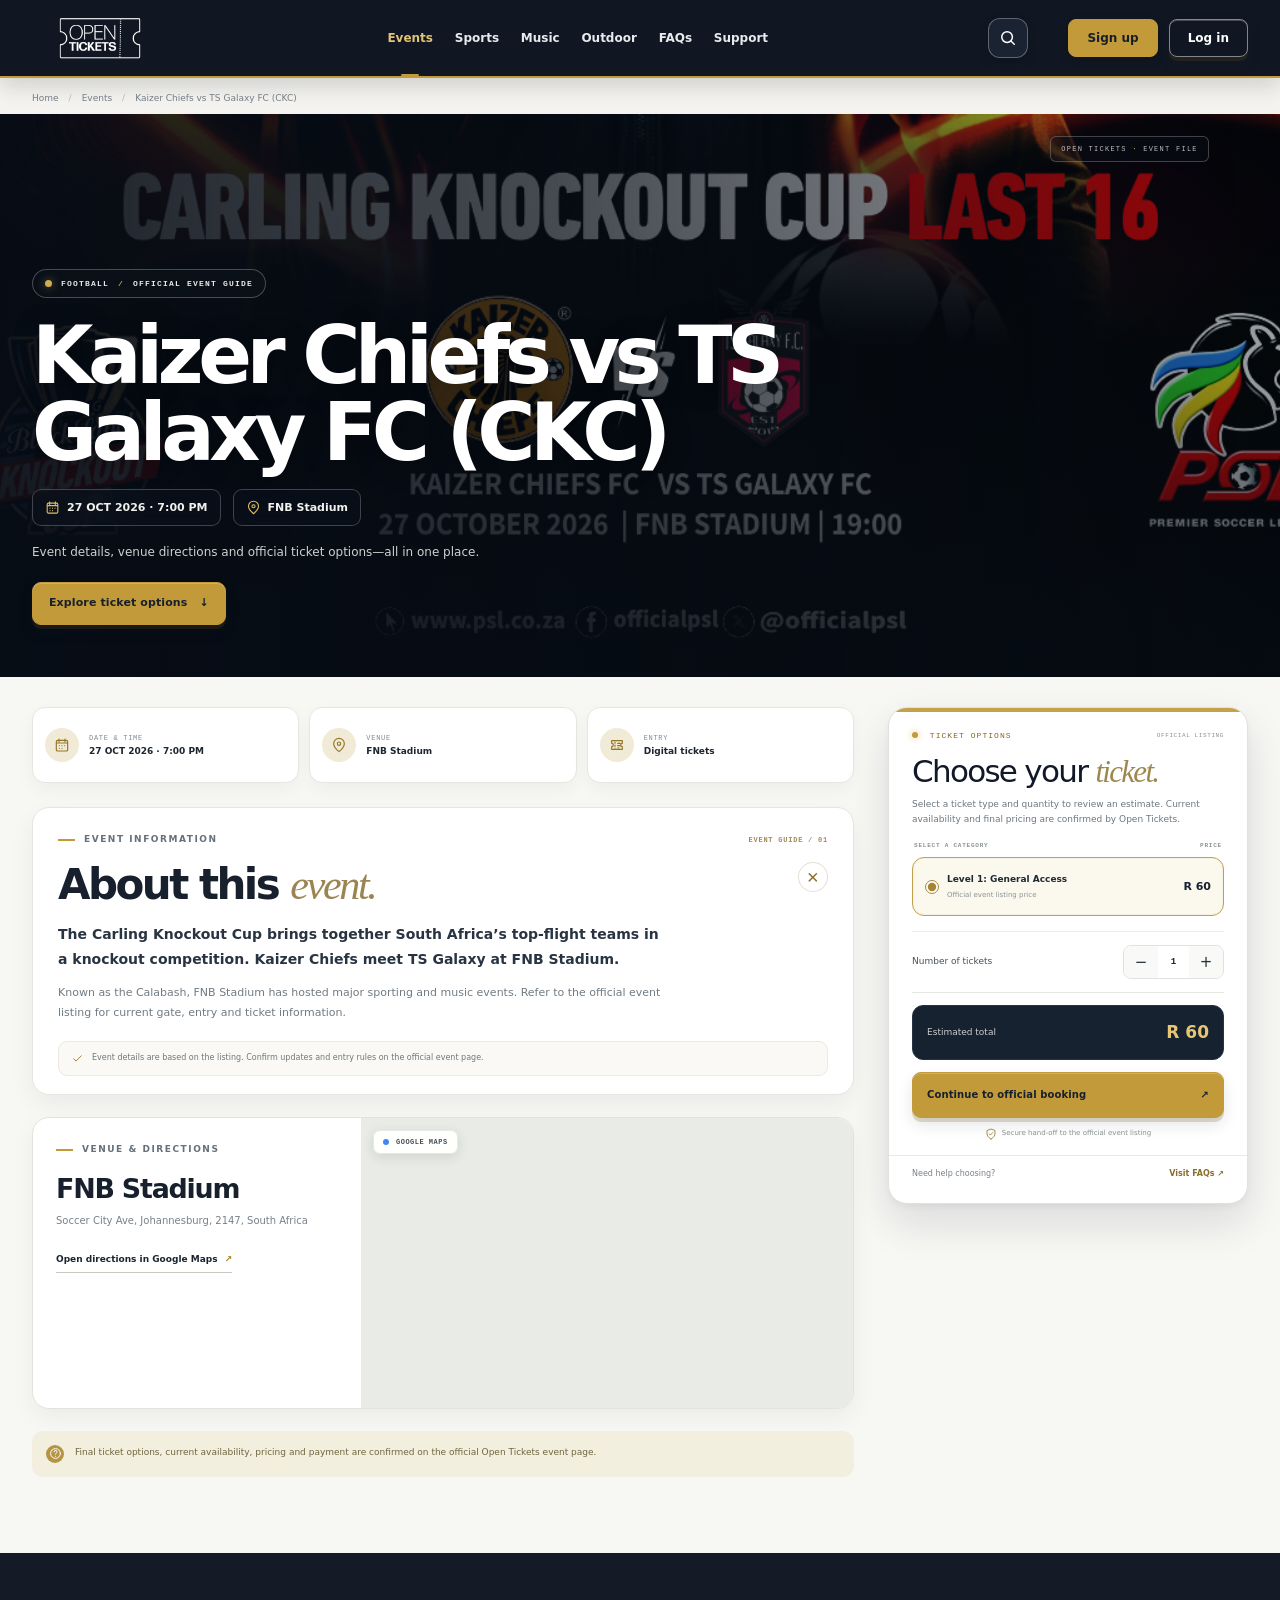
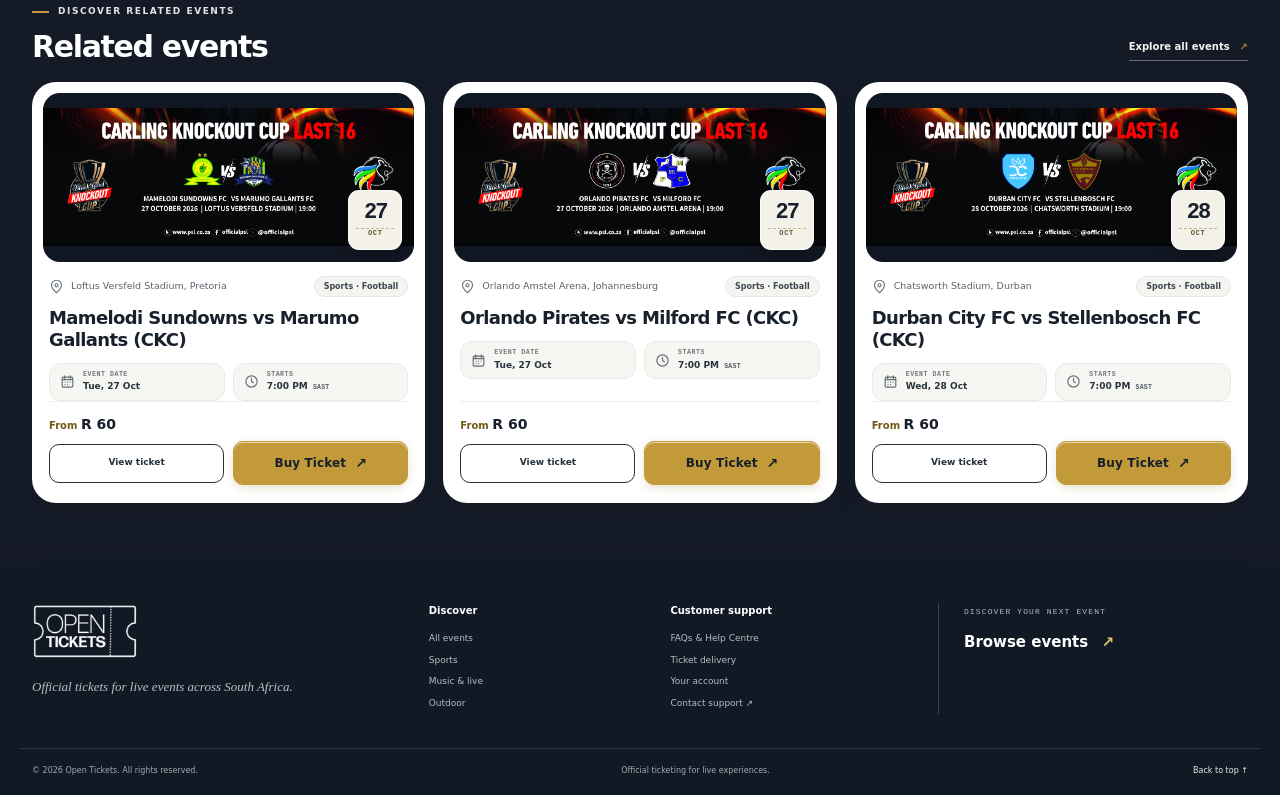
==== commit b4937c9f: "Add files via upload" ====
--- a/event.html
+++ b/event.html
@@ -9,7 +9,7 @@
         <img class="header-brand-logo" src="assets/open-tickets-logo.png" alt="" aria-hidden="true">
       </a>
       <nav class="primary-nav" id="primaryNav" aria-label="Main navigation">
-        <a class="nav-link active" aria-current="page" href="events.html">Events</a><a class="nav-link" href="events.html?category=football">Sports</a><a class="nav-link" href="events.html?category=music">Music</a><a class="nav-link" href="events.html?category=outdoor">Outdoor</a><a class="nav-link" href="faq.html">FAQs</a><a class="nav-link" href="https://opentickets.co.za/support">Support</a>
+        <a class="nav-link active" aria-current="page" href="events.html">Events</a><a class="nav-link" href="sports.html">Sports</a><a class="nav-link" href="music.html">Music</a><a class="nav-link" href="outdoor.html">Outdoor</a><a class="nav-link" href="faq.html">FAQs</a><a class="nav-link" href="https://opentickets.co.za/support">Support</a>
       <a class="nav-link mobile-auth-link mobile-auth-signup" href="https://www.opentickets.co.za/faq/account-profile" aria-label="Sign up: learn how to create an Open Tickets account">Sign up</a><a class="nav-link mobile-auth-link mobile-auth-login" href="https://opentickets.co.za/login">Log in</a></nav>
       <a class="desktop-header-search" href="search.html" aria-label="Search events"><svg class="icon" aria-hidden="true"><use href="assets/icons.svg#icon-search"></use></svg></a><div class="header-actions"><a class="header-signup" href="https://www.opentickets.co.za/faq/account-profile" aria-label="Sign up: learn how to create an Open Tickets account">Sign up</a><a class="header-login" href="https://opentickets.co.za/login">Log in</a></div>
       <a class="mobile-header-search" href="search.html" aria-label="Search events"><svg class="icon" aria-hidden="true"><use href="assets/icons.svg#icon-search"></use></svg></a>
@@ -19,26 +19,45 @@
   <main>
     <div class="container event-breadcrumb"><a href="index.html">Home</a><span>/</span><a href="events.html">Events</a><span>/</span><span id="breadcrumbEvent">Event details</span></div>
     <section class="event-detail-hero" aria-labelledby="eventName">
-      <img class="event-detail-hero-image" src="assets/hero-event-details-ai.jpg" alt="" aria-hidden="true">
-      <div class="event-detail-hero-shade"></div>
+      <img class="event-detail-hero-image" id="eventDetailHeroImage" src="assets/kaizer-vs-ts-galaxy.jpg" alt="" aria-hidden="true">
+      <div class="event-detail-hero-shade" aria-hidden="true"></div>
       <div class="container event-detail-hero-inner">
         <div class="event-detail-hero-copy">
-          <div class="event-hero-label"><span class="hero-note-dot"></span><span id="eventCategory">LIVE EVENT</span><span class="event-label-divider">/</span><span>EVENT GUIDE</span></div>
+          <div class="event-hero-label"><span class="hero-note-dot"></span><span id="eventCategory">LIVE EVENT</span><span class="event-label-divider">/</span><span>OFFICIAL EVENT GUIDE</span></div>
           <h1 id="eventName">Loading event...</h1>
-          <div class="event-detail-meta"><span><svg class="icon"><use href="assets/icons.svg#icon-calendar"></use></svg><span id="eventDate">Date to be announced</span></span><span><svg class="icon"><use href="assets/icons.svg#icon-location"></use></svg><span id="eventVenue">Venue</span></span></div>
-          <p class="event-detail-intro">Everything you need to know before you go—event information, venue directions and the official ticket hand-off.</p>
-          <a class="btn btn-gold" href="#tickets">View ticket options <span>↓</span></a>
+          <div class="event-detail-meta"><span><svg class="icon" aria-hidden="true"><use href="assets/icons.svg#icon-calendar"></use></svg><span id="eventDate">Date to be announced</span></span><span><svg class="icon" aria-hidden="true"><use href="assets/icons.svg#icon-location"></use></svg><span id="eventVenue">Venue</span></span></div>
+          <p class="event-detail-intro">Event details, venue directions and official ticket options—all in one place.</p>
+          <a class="btn btn-gold" href="#tickets">Explore ticket options <span>↓</span></a>
         </div>
-        <figure class="event-poster-card"><img id="eventHeroImage" src="assets/kaizer-vs-ts-galaxy.jpg" alt="Official event artwork"><figcaption><span>OFFICIAL EVENT ARTWORK</span><span class="poster-figcaption-mark">OPEN TICKETS</span></figcaption></figure>
         <div class="event-hero-watermark" aria-hidden="true">OPEN TICKETS <span>·</span> EVENT FILE</div>
       </div>
     </section>
     <section class="event-detail-section section-space"><div class="container event-detail-layout"><div class="event-main-column"><div class="event-facts"><div class="event-fact"><span class="fact-icon"><svg class="icon"><use href="assets/icons.svg#icon-calendar"></use></svg></span><div><small>DATE & TIME</small><b id="factDate">—</b></div></div><div class="event-fact"><span class="fact-icon"><svg class="icon"><use href="assets/icons.svg#icon-location"></use></svg></span><div><small>VENUE</small><b id="factVenue">—</b></div></div><div class="event-fact"><span class="fact-icon"><svg class="icon"><use href="assets/icons.svg#icon-ticket"></use></svg></span><div><small>ENTRY</small><b>Digital tickets</b></div></div></div>
-      <article class="event-about"><div class="eyebrow eyebrow-dark"><span class="eyebrow-mark"></span> EVENT INFORMATION</div><details class="mobile-description-disclosure" data-mobile-collapse open><summary><h2>About this <em>event.</em></h2></summary><div class="mobile-description-copy"><p id="eventDescription">Event information will appear here.</p><div class="event-long-copy" id="eventLongDescription"></div></div></details></article>
-      <section class="venue-card"><div class="venue-copy"><div class="eyebrow eyebrow-dark"><span class="eyebrow-mark"></span> VENUE & DIRECTIONS</div><details class="mobile-description-disclosure" data-mobile-collapse open><summary><h2 id="venueName">Venue</h2></summary><div class="mobile-description-copy"><p id="venueAddress">Venue address</p></div></details><a class="text-link" id="mapLink" href="https://maps.google.com" target="_blank" rel="noreferrer">View directions <span>↗</span></a></div><div class="map-visual" aria-label="Stylized venue map illustration"><div class="map-grid"></div><div class="map-route route-a"></div><div class="map-route route-b"></div><span class="map-pin"><svg class="icon"><use href="assets/icons.svg#icon-location"></use></svg></span><span class="map-label">EVENT<br>VENUE</span></div></section>
+      <article class="event-about" aria-labelledby="eventAboutTitle">
+        <div class="event-about-head"><div class="eyebrow eyebrow-dark"><span class="eyebrow-mark"></span> EVENT INFORMATION</div><span class="event-about-index">EVENT GUIDE / 01</span></div>
+        <details class="mobile-description-disclosure" data-mobile-collapse open>
+          <summary><h2 id="eventAboutTitle">About this <em>event.</em></h2><span class="event-about-toggle" aria-hidden="true">+</span></summary>
+          <div class="event-about-content mobile-description-copy"><p id="eventDescription">Event information will appear here.</p><div class="event-long-copy" id="eventLongDescription"></div></div>
+        </details>
+        <div class="event-about-source"><svg class="icon" aria-hidden="true"><use href="assets/icons.svg#icon-check"></use></svg><span>Event details are based on the listing. Confirm updates and entry rules on the official event page.</span></div>
+      </article>
+      <section class="venue-card" aria-label="Venue and directions">
+        <div class="venue-copy"><div class="eyebrow eyebrow-dark"><span class="eyebrow-mark"></span> VENUE & DIRECTIONS</div><details class="mobile-description-disclosure" data-mobile-collapse open><summary><h2 id="venueName">Venue</h2></summary><div class="mobile-description-copy"><p id="venueAddress">Venue address</p></div></details><a class="text-link" id="mapLink" href="https://maps.google.com" target="_blank" rel="noreferrer">Open directions in Google Maps <span>↗</span></a></div>
+        <div class="venue-map"><iframe id="venueMap" title="Google Maps location for the event venue" src="https://maps.google.com/maps?q=South%20Africa&z=5&output=embed" loading="eager" allowfullscreen referrerpolicy="no-referrer-when-downgrade"></iframe><span class="venue-map-badge"><span></span> GOOGLE MAPS</span></div>
+      </section>
       <div class="ticket-notice"><span class="notice-mark"><svg class="icon"><use href="assets/icons.svg#icon-help"></use></svg></span><p>Final ticket options, current availability, pricing and payment are confirmed on the official Open Tickets event page.</p></div>
     </div>
-    <aside class="ticket-panel" id="tickets"><div class="ticket-panel-top"><span class="ticket-panel-label"><i></i> TICKET OPTIONS</span><span class="ticket-panel-mark">OT / 01</span></div><details class="mobile-description-disclosure" data-mobile-collapse open><summary><h2>Choose your <em>tickets.</em></h2></summary><p class="ticket-panel-intro mobile-description-copy">Select a ticket category and quantity. Live pricing and availability are confirmed during official checkout.</p></details><div id="ticketOptions" class="ticket-options"></div><div class="quantity-row"><span>Number of tickets</span><div class="quantity-control"><button type="button" id="qtyMinus" aria-label="Remove one ticket">−</button><output id="ticketQuantity">1</output><button type="button" id="qtyPlus" aria-label="Add one ticket">+</button></div></div><div class="ticket-total"><span>Estimated total</span><strong id="ticketTotal">—</strong></div><button class="btn btn-gold btn-block" id="bookNowButton" type="button">Continue to booking <span>↗</span></button><div class="secure-note"><svg class="icon"><use href="assets/icons.svg#icon-shield"></use></svg> Official booking hand-off · Digital ticket delivery</div><div class="panel-dash"></div><a class="panel-help" href="faq.html#purchasing">Questions about your tickets? <span>Visit FAQs ↗</span></a></aside>
+    <aside class="ticket-panel ticket-panel-premium" id="tickets" aria-labelledby="ticketPanelTitle">
+      <div class="ticket-panel-top"><span class="ticket-panel-label"><i></i> TICKET OPTIONS</span><span class="ticket-panel-mark">OFFICIAL LISTING</span></div>
+      <details class="mobile-description-disclosure" data-mobile-collapse open><summary><h2 id="ticketPanelTitle">Choose your <em>ticket.</em></h2></summary><p class="ticket-panel-intro mobile-description-copy">Select a ticket type and quantity to review an estimate. Current availability and final pricing are confirmed by Open Tickets.</p></details>
+      <div class="ticket-options-heading"><span>SELECT A CATEGORY</span><span>PRICE</span></div>
+      <div id="ticketOptions" class="ticket-options"></div>
+      <div class="quantity-row"><span>Number of tickets</span><div class="quantity-control"><button type="button" id="qtyMinus" aria-label="Remove one ticket">−</button><output id="ticketQuantity">1</output><button type="button" id="qtyPlus" aria-label="Add one ticket">+</button></div></div>
+      <div class="ticket-total"><span>Estimated total</span><strong id="ticketTotal">—</strong></div>
+      <button class="btn btn-gold btn-block" id="bookNowButton" type="button">Continue to official booking <span>↗</span></button>
+      <div class="secure-note"><svg class="icon" aria-hidden="true"><use href="assets/icons.svg#icon-shield"></use></svg> Secure hand-off to the official event listing</div>
+      <div class="panel-dash"></div><a class="panel-help" href="faq.html#purchasing">Need help choosing? <span>Visit FAQs ↗</span></a>
+    </aside>
     </div></section>
     <section class="related-section"><div class="container"><div class="listing-top"><div><div class="eyebrow"><span class="eyebrow-mark"></span> DISCOVER RELATED EVENTS</div><h2>Related events</h2></div><a class="text-link text-link-light" href="events.html">Explore all events <span>↗</span></a></div><div class="row g-4 event-grid" id="relatedEvents"></div></div></section>
   </main>
@@ -50,6 +69,6 @@
     <a class="bottom-nav-link" href="https://www.opentickets.co.za/faq/account-profile" aria-label="Open Tickets account and profile guidance"><svg class="icon"><use href="assets/icons.svg#icon-account"></use></svg><span>Profile</span></a>
   </nav>
 
-  <footer class="site-footer"><div class="container footer-main"><div class="footer-brand"><a class="brand" href="index.html"><img src="assets/open-tickets-logo.png" alt="Open Tickets"></a><p>Official tickets for live events across South Africa.</p></div><div class="footer-column"><b>Discover</b><a href="events.html">All events</a><a href="events.html?category=football">Football</a><a href="events.html?category=music">Music & live</a></div><div class="footer-column"><b>Customer support</b><a href="faq.html">FAQs & Help Centre</a><a href="faq.html#delivery">Ticket delivery</a><a href="faq.html#account">Your account</a><a href="https://opentickets.co.za/support">Contact support ↗</a></div><div class="footer-cta"><span>DISCOVER YOUR NEXT EVENT</span><a href="events.html">Browse events <b>↗</b></a></div></div><div class="container footer-bottom"><span>© 2026 Open Tickets. All rights reserved.</span><span>Official ticketing for live experiences.</span><a href="#top">Back to top ↑</a></div></footer>
+  <footer class="site-footer"><div class="container footer-main"><div class="footer-brand"><a class="brand" href="index.html"><img src="assets/open-tickets-logo.png" alt="Open Tickets"></a><p>Official tickets for live events across South Africa.</p></div><div class="footer-column"><b>Discover</b><a href="events.html">All events</a><a href="sports.html">Sports</a><a href="music.html">Music & live</a><a href="outdoor.html">Outdoor</a></div><div class="footer-column"><b>Customer support</b><a href="faq.html">FAQs & Help Centre</a><a href="faq.html#delivery">Ticket delivery</a><a href="faq.html#account">Your account</a><a href="https://opentickets.co.za/support">Contact support ↗</a></div><div class="footer-cta"><span>DISCOVER YOUR NEXT EVENT</span><a href="events.html">Browse events <b>↗</b></a></div></div><div class="container footer-bottom"><span>© 2026 Open Tickets. All rights reserved.</span><span>Official ticketing for live experiences.</span><a href="#top">Back to top ↑</a></div></footer>
 </body>
 </html>
--- a/css/styles.css
+++ b/css/styles.css
@@ -22,14 +22,14 @@
 .search-main{min-height:calc(100vh - 125px);background:#f3f3f1}.search-workspace{padding:22px 0 48px}.search-bar{width:min(100%,860px);height:52px;margin:0 auto 19px;background:#fff;border:1px solid #dedfdb;border-radius:12px;box-shadow:0 5px 15px rgba(22,28,36,.09);display:flex;align-items:center;padding:5px 6px}.search-bar-query,.search-bar-location{height:100%;display:flex;align-items:center;gap:10px;padding:0 13px;min-width:0;color:#a88a36}.search-bar-query{flex:1}.search-bar-query svg,.search-bar-location svg{width:18px;height:18px;fill:none;stroke:currentColor;stroke-width:1.8;flex:0 0 auto}.search-bar-query input{width:100%;min-width:0;border:0;outline:0;color:#202833;font-size:12px;background:transparent}.search-bar-query input::placeholder{color:#8c949b}.search-bar-divider{height:26px;width:1px;background:#e5e5e1}.search-bar-location{width:190px;color:#90803d}.search-bar-location select{border:0;outline:0;background:transparent;appearance:none;width:100%;color:#565e67;font-size:11px}.search-submit{height:40px;min-width:104px}.search-submit svg{width:14px;height:14px;fill:none;stroke:currentColor;stroke-width:2}.search-btn-icon{width:15px;height:15px}
 .search-filter-row{display:flex;justify-content:center;align-items:center;gap:9px;flex-wrap:wrap;margin:0 auto 18px}.filter-pill{height:38px;display:inline-flex;align-items:center;gap:6px;border:1px solid #e0e1dd;background:#fff;border-radius:22px;padding:0 13px;color:#39434c;font-size:10px;white-space:nowrap;box-shadow:0 2px 6px rgba(17,24,39,.06);transition:all .18s}.filter-pill select{border:0;outline:0;appearance:none;max-width:120px;background:transparent;color:#424c54;font-size:10px;cursor:pointer;padding-right:10px;background-image:url("data:image/svg+xml,%3Csvg xmlns='http://www.w3.org/2000/svg' width='10' height='10' viewBox='0 0 24 24' fill='none' stroke='%23636b70' stroke-width='2'%3E%3Cpath d='m6 9 6 6 6-6'/%3E%3C/svg%3E");background-repeat:no-repeat;background-position:right center;background-size:9px}.filter-pill:focus-within,.filter-pill:hover{border-color:#ceb96f;box-shadow:0 3px 10px rgba(150,125,53,.1)}.all-results{background:var(--gold);border-color:var(--gold);color:#17202a;font-weight:750;padding:0 17px}.all-results .icon{width:14px;height:14px}.all-results:hover,.all-results.active{background:#d2b45f;border-color:#d2b45f;color:#17202a}.all-results span{width:15px;height:15px;border-radius:50%;display:grid;place-items:center;background:rgba(255,255,255,.25);font-size:9px}.pill-icon{color:#a58b40;font-size:13px;width:14px;height:14px}.more-filter-button{border-color:#ebebe8;background:#f8f8f6;color:#434b53}.more-filter-button span{font-size:15px;color:#a28b47}.more-filter-button .icon{width:15px;height:15px;color:#a28b47}.more-filter-button.active{border-color:#b9963f;color:#81661f}.more-filter-panel{width:min(100%,860px);margin:-7px auto 15px;padding:13px 16px;background:#fff;border:1px solid #e1e2dd;border-radius:10px;box-shadow:0 4px 13px rgba(22,28,36,.06);display:flex;align-items:end;gap:12px}.more-filter-panel[hidden]{display:none}.more-filter-panel label{flex:1;color:#6f7880;font-size:9px;display:flex;flex-direction:column;gap:5px}.more-filter-panel input{height:35px;border:1px solid #e0e2dc;border-radius:6px;padding:0 10px;outline-color:#c9ac5b;font-size:10px}.more-filter-panel .btn{height:35px;padding:0 14px}.results-head{display:flex;align-items:flex-end;justify-content:space-between;gap:20px;margin:18px 0 13px}.results-eyebrow{color:#a18a49;font:8px var(--mono);letter-spacing:.16em;margin:0 0 5px}.results-head h1{font-size:22px;line-height:1.2;letter-spacing:-.04em;font-weight:800;color:#181f29;margin:0}.result-count{display:inline-flex;align-items:center;justify-content:center;min-width:22px;height:22px;margin-left:4px;padding:0 6px;border-radius:14px;background:#efe8d5;color:#8b6c24;font:10px var(--mono);vertical-align:2px}.search-summary{color:#838b90;font-size:9px;margin-top:5px}.sort-select-wrap{display:flex;align-items:center;gap:7px;color:#69727a;font-size:10px;border:1px solid #d7d9d5;border-radius:7px;background:#fff;padding:0 10px;height:36px;white-space:nowrap}.sort-select-wrap select{border:0;outline:0;background:transparent;color:#202833;font-size:10px;padding:0 2px}.search-results-grid{--bs-gutter-x:17px;--bs-gutter-y:17px}.search-results-grid .event-card{box-shadow:0 7px 17px rgba(17,24,39,.11)}.pagination-dots{display:flex;align-items:center;justify-content:center;gap:7px;padding-top:27px;color:#34404a}.page-number,.page-arrow{width:29px;height:29px;border:0;border-radius:50%;background:transparent;color:#424b53;font-size:11px}.page-number.active{background:var(--gold);color:#fff}.page-number:disabled,.page-arrow:disabled{opacity:.42;cursor:default}.pagination-dots>span{color:#7e858b}.empty-state{text-align:center;padding:55px 20px;background:#fff;border:1px dashed #d2d5d0;border-radius:10px}.empty-icon{font-size:40px;color:#a18741;display:flex;justify-content:center;margin-bottom:8px}.empty-icon .icon{width:34px;height:34px}.empty-state h3{font-size:21px;letter-spacing:-.04em}.empty-state p{font-size:10px;color:#78828a;max-width:340px;margin:0 auto 17px}
 /* Event details and ticket purchase */
-.event-breadcrumb{display:flex;gap:10px;align-items:center;padding-top:20px;color:#7f8990;font-size:9px}.event-breadcrumb a:hover{color:#92701c}.event-breadcrumb span:nth-child(2),.event-breadcrumb span:nth-child(4){color:#b9bdb9}.event-cover{height:390px;max-width:1360px;margin-top:15px;position:relative;overflow:hidden;border-radius:11px;background:#111722;color:white}.event-cover>img{position:absolute;inset:0;width:100%;height:100%;object-fit:cover}.event-cover-shade{position:absolute;inset:0;background:linear-gradient(90deg,rgba(8,11,17,.88),rgba(8,11,17,.50) 43%,rgba(8,11,17,.04)),linear-gradient(0deg,rgba(8,11,17,.47),transparent 50%)}.event-cover-content{position:absolute;left:clamp(24px,6vw,75px);bottom:43px;max-width:600px}.event-cover-content h1{font-size:clamp(36px,5.2vw,62px);font-weight:850;line-height:.98;letter-spacing:-.065em;margin:17px 0 12px}.event-cover-meta{display:flex;gap:10px;align-items:center;color:#e3e4e2;font-size:10px;margin-bottom:19px}.meta-divider{color:#e2c275}.cover-coordinate{position:absolute;right:22px;top:21px;writing-mode:vertical-rl;color:rgba(255,255,255,.72);font:8px var(--mono);letter-spacing:.14em}.event-detail-section{padding-top:42px}.event-detail-layout{display:grid;grid-template-columns:minmax(0,1fr) 340px;gap:42px;align-items:start}.event-main-column{min-width:0}.event-facts{display:grid;grid-template-columns:repeat(3,1fr);border-bottom:1px solid #dedfdb;padding-bottom:19px;gap:13px}.event-fact{display:flex;gap:10px;align-items:center}.fact-icon{width:34px;height:34px;border-radius:50%;background:#f1ead7;color:#957629;display:grid;place-items:center;font-size:15px;flex:0 0 auto}.fact-icon .icon{width:16px;height:16px}.event-fact small,.event-fact b{display:block}.event-fact small{font:8px var(--mono);color:#818b91;letter-spacing:.08em}.event-fact b{font-size:10px;margin-top:3px;color:#1d2630}.event-about{padding:34px 0 28px;border-bottom:1px solid #dedfdb}.event-about h2{font-size:33px;margin:15px 0}.event-about p,.event-long-copy{font-size:11px;line-height:1.8;color:#707a82;max-width:760px}.event-long-copy{margin-top:12px}.venue-card{display:grid;grid-template-columns:1fr 1.05fr;min-height:220px;margin:26px 0;border:1px solid #e0e2dc;border-radius:10px;overflow:hidden;background:#fff}.venue-copy{padding:24px}.venue-copy h2{font-size:25px;margin:16px 0 8px}.venue-copy p{font-size:10px;color:#77818a;max-width:240px}.venue-copy .text-link{margin-top:4px}.map-visual{background:#e9eadf;position:relative;overflow:hidden;min-height:200px}.map-grid{position:absolute;inset:-20%;background-image:linear-gradient(35deg,transparent 45%,rgba(134,151,108,.28) 46%,rgba(134,151,108,.28) 47%,transparent 48%),linear-gradient(145deg,transparent 47%,rgba(255,255,255,.85) 48%,rgba(255,255,255,.85) 51%,transparent 52%),linear-gradient(90deg,rgba(255,255,255,.65) 1px,transparent 1px),linear-gradient(rgba(255,255,255,.65) 1px,transparent 1px);background-size:115px 97px,150px 110px,31px 31px,31px 31px;transform:rotate(-8deg)}.map-route{position:absolute;height:4px;border-radius:4px;background:#c8ab5d;box-shadow:0 0 0 4px rgba(194,154,58,.14)}.route-a{width:80%;left:12%;top:50%;transform:rotate(-18deg)}.route-b{width:62%;left:27%;top:62%;transform:rotate(36deg)}.map-pin{position:absolute;left:53%;top:38%;color:#5e512b;text-shadow:0 2px #fff}.map-pin .icon{width:29px;height:29px;filter:drop-shadow(0 2px 0 #fff)}.map-label{position:absolute;right:15px;top:16px;background:rgba(255,255,255,.82);padding:6px 8px;color:#726438;font:8px/1.3 var(--mono);letter-spacing:.1em}.ticket-notice{display:flex;gap:11px;align-items:flex-start;padding:14px;background:#f2efdf;border-radius:7px;margin-top:4px}.notice-mark{flex:0 0 auto;width:18px;height:18px;border-radius:50%;background:#b59446;color:white;display:grid;place-items:center}.notice-mark .icon{width:13px;height:13px}.ticket-notice p{margin:0;color:#6f653e;font-size:9px;line-height:1.6}.ticket-panel{position:sticky;top:83px;background:#fff;border:1px solid #e0e2dd;border-radius:10px;padding:21px;box-shadow:0 9px 25px rgba(20,28,35,.08)}.ticket-panel-top{display:flex;justify-content:space-between;align-items:center}.ticket-panel-label{font:8px var(--mono);letter-spacing:.1em;color:#8c7130}.ticket-panel-label i{display:inline-block;width:6px;height:6px;border-radius:50%;background:#c29a3a;margin-right:6px;box-shadow:0 0 7px #e2c275}.ticket-panel-mark{font:8px var(--mono);color:#9aa1a2}.ticket-panel h2{font-size:30px;line-height:1;letter-spacing:-.06em;margin:18px 0 7px}.ticket-panel h2 em{font-family:Georgia,serif;font-weight:500;color:#9e874f}.ticket-panel-intro{font-size:9px;color:#7c858c;margin-bottom:16px}.ticket-option{border:1px solid #e2e4df;border-radius:6px;padding:10px;margin-bottom:7px;display:flex;align-items:center;gap:8px;cursor:pointer;transition:border .2s,background .2s}.ticket-option.selected{border-color:#cfb76d;background:#fbf8ee}.ticket-option input{accent-color:#a28435}.ticket-option-info{flex:1}.ticket-option-info b,.ticket-option-info small{display:block}.ticket-option-info b{font-size:9px}.ticket-option-info small{font-size:8px;color:#8b9498;margin-top:2px}.ticket-option-price{font-size:10px;font-weight:800}.quantity-row{display:flex;align-items:center;justify-content:space-between;padding:13px 0;border-bottom:1px solid #e7e8e4;font-size:9px;color:#68727a}.quantity-control{display:flex;align-items:center;border:1px solid #e1e3dd;border-radius:5px;overflow:hidden}.quantity-control button{border:0;background:white;width:28px;height:27px;color:#25303a}.quantity-control button:hover{background:#f4f0e3}.quantity-control output{min-width:25px;text-align:center;font:9px var(--mono);color:#17212a}.ticket-total{display:flex;justify-content:space-between;align-items:center;padding:14px 0;color:#737d85;font-size:9px}.ticket-total strong{font-size:16px;color:#161c23}.btn-block{width:100%;justify-content:space-between;padding:12px 14px}.secure-note{text-align:center;color:#87918f;font-size:8px;margin-top:10px;display:flex;align-items:center;justify-content:center;gap:5px}.secure-note .icon{width:12px;height:12px;color:#9d813a}.secure-note span{color:#9d813a;margin-right:3px}.panel-dash{border-top:1px dashed #d6dcd6;margin:16px -21px 13px}.panel-help{font-size:8px;color:#77818a;display:flex;justify-content:space-between}.panel-help span{color:#896e2d;font-weight:750}.related-section{background:#151b26;color:white;padding:52px 0 60px}.related-section .listing-top{align-items:flex-end}.related-section .listing-top h2{color:white;font-size:30px}.related-section .event-card{background:#fff;border-color:rgba(255,255,255,.12)}.related-section .event-card-title{color:#17202b}.related-section .event-card-line{color:#4f5963}.related-section .event-card-bottom{border-color:#ededeb}.related-section .text-link-light{color:#f3f3f1;border-color:rgba(255,255,255,.35)}
+.event-breadcrumb{display:flex;gap:10px;align-items:center;padding-top:20px;color:#7f8990;font-size:9px}.event-breadcrumb a:hover{color:#92701c}.event-breadcrumb span:nth-child(2),.event-breadcrumb span:nth-child(4){color:#b9bdb9}.event-cover{height:390px;max-width:1360px;margin-top:15px;position:relative;overflow:hidden;border-radius:11px;background:#111722;color:white}.event-cover>img{position:absolute;inset:0;width:100%;height:100%;object-fit:cover}.event-cover-shade{position:absolute;inset:0;background:linear-gradient(90deg,rgba(8,11,17,.88),rgba(8,11,17,.50) 43%,rgba(8,11,17,.04)),linear-gradient(0deg,rgba(8,11,17,.47),transparent 50%)}.event-cover-content{position:absolute;left:clamp(24px,6vw,75px);bottom:43px;max-width:600px}.event-cover-content h1{font-size:clamp(36px,5.2vw,62px);font-weight:850;line-height:.98;letter-spacing:-.065em;margin:17px 0 12px}.event-cover-meta{display:flex;gap:10px;align-items:center;color:#e3e4e2;font-size:10px;margin-bottom:19px}.meta-divider{color:#e2c275}.cover-coordinate{position:absolute;right:22px;top:21px;writing-mode:vertical-rl;color:rgba(255,255,255,.72);font:8px var(--mono);letter-spacing:.14em}.event-detail-section{padding-top:42px}.event-detail-layout{display:grid;grid-template-columns:minmax(0,1fr) 340px;gap:42px;align-items:start}.event-main-column{min-width:0}.event-facts{display:grid;grid-template-columns:repeat(3,1fr);border-bottom:1px solid #dedfdb;padding-bottom:19px;gap:13px}.event-fact{display:flex;gap:10px;align-items:center}.fact-icon{width:34px;height:34px;border-radius:50%;background:#f1ead7;color:#957629;display:grid;place-items:center;font-size:15px;flex:0 0 auto}.fact-icon .icon{width:16px;height:16px}.event-fact small,.event-fact b{display:block}.event-fact small{font:8px var(--mono);color:#818b91;letter-spacing:.08em}.event-fact b{font-size:10px;margin-top:3px;color:#1d2630}.event-about{padding:34px 0 28px;border-bottom:1px solid #dedfdb}.event-about h2{font-size:33px;margin:15px 0}.event-about p,.event-long-copy{font-size:11px;line-height:1.8;color:#707a82;max-width:760px}.event-long-copy{margin-top:12px}.venue-card{display:grid;grid-template-columns:1fr 1.05fr;min-height:220px;margin:26px 0;border:1px solid #e0e2dc;border-radius:10px;overflow:hidden;background:#fff}.venue-copy{padding:24px}.venue-copy h2{font-size:25px;margin:16px 0 8px}.venue-copy p{font-size:10px;color:#77818a;max-width:240px}.venue-copy .text-link{margin-top:4px}.ticket-notice{display:flex;gap:11px;align-items:flex-start;padding:14px;background:#f2efdf;border-radius:7px;margin-top:4px}.notice-mark{flex:0 0 auto;width:18px;height:18px;border-radius:50%;background:#b59446;color:white;display:grid;place-items:center}.notice-mark .icon{width:13px;height:13px}.ticket-notice p{margin:0;color:#6f653e;font-size:9px;line-height:1.6}.ticket-panel{position:sticky;top:83px;background:#fff;border:1px solid #e0e2dd;border-radius:10px;padding:21px;box-shadow:0 9px 25px rgba(20,28,35,.08)}.ticket-panel-top{display:flex;justify-content:space-between;align-items:center}.ticket-panel-label{font:8px var(--mono);letter-spacing:.1em;color:#8c7130}.ticket-panel-label i{display:inline-block;width:6px;height:6px;border-radius:50%;background:#c29a3a;margin-right:6px;box-shadow:0 0 7px #e2c275}.ticket-panel-mark{font:8px var(--mono);color:#9aa1a2}.ticket-panel h2{font-size:30px;line-height:1;letter-spacing:-.06em;margin:18px 0 7px}.ticket-panel h2 em{font-family:Georgia,serif;font-weight:500;color:#9e874f}.ticket-panel-intro{font-size:9px;color:#7c858c;margin-bottom:16px}.ticket-option{border:1px solid #e2e4df;border-radius:6px;padding:10px;margin-bottom:7px;display:flex;align-items:center;gap:8px;cursor:pointer;transition:border .2s,background .2s}.ticket-option.selected{border-color:#cfb76d;background:#fbf8ee}.ticket-option input{accent-color:#a28435}.ticket-option-info{flex:1}.ticket-option-info b,.ticket-option-info small{display:block}.ticket-option-info b{font-size:9px}.ticket-option-info small{font-size:8px;color:#8b9498;margin-top:2px}.ticket-option-price{font-size:10px;font-weight:800}.quantity-row{display:flex;align-items:center;justify-content:space-between;padding:13px 0;border-bottom:1px solid #e7e8e4;font-size:9px;color:#68727a}.quantity-control{display:flex;align-items:center;border:1px solid #e1e3dd;border-radius:5px;overflow:hidden}.quantity-control button{border:0;background:white;width:28px;height:27px;color:#25303a}.quantity-control button:hover{background:#f4f0e3}.quantity-control output{min-width:25px;text-align:center;font:9px var(--mono);color:#17212a}.ticket-total{display:flex;justify-content:space-between;align-items:center;padding:14px 0;color:#737d85;font-size:9px}.ticket-total strong{font-size:16px;color:#161c23}.btn-block{width:100%;justify-content:space-between;padding:12px 14px}.secure-note{text-align:center;color:#87918f;font-size:8px;margin-top:10px;display:flex;align-items:center;justify-content:center;gap:5px}.secure-note .icon{width:12px;height:12px;color:#9d813a}.secure-note span{color:#9d813a;margin-right:3px}.panel-dash{border-top:1px dashed #d6dcd6;margin:16px -21px 13px}.panel-help{font-size:8px;color:#77818a;display:flex;justify-content:space-between}.panel-help span{color:#896e2d;font-weight:750}.related-section{background:#151b26;color:white;padding:52px 0 60px}.related-section .listing-top{align-items:flex-end}.related-section .listing-top h2{color:white;font-size:30px}.related-section .event-card{background:#fff;border-color:rgba(255,255,255,.12)}.related-section .event-card-title{color:#17202b}.related-section .event-card-line{color:#4f5963}.related-section .event-card-bottom{border-color:#ededeb}.related-section .text-link-light{color:#f3f3f1;border-color:rgba(255,255,255,.35)}
 /* FAQ */
 .faq-hero{background:#151b26;color:white;overflow:hidden;position:relative}.faq-hero-inner{min-height:350px;display:grid;grid-template-columns:1fr .85fr;align-items:center;position:relative}.faq-hero-copy{padding:54px 0;position:relative;z-index:2}.faq-hero h1{font-size:clamp(49px,6.1vw,72px);margin:19px 0 13px}.faq-hero-copy p{max-width:365px;color:#d1d6da;font-size:11px}.faq-search{display:flex;align-items:center;gap:10px;max-width:390px;padding:10px 13px;background:#fff;border:1px solid rgba(255,255,255,.2);border-radius:7px;margin-top:21px;color:#9b833d}.faq-search svg{width:16px;height:16px;fill:none;stroke:currentColor;stroke-width:1.8}.faq-search input{flex:1;min-width:0;border:0;outline:0;background:transparent;color:#222b35;font-size:10px}.faq-search input::placeholder{color:#879097}.faq-search kbd{font:10px var(--mono);padding:2px 5px;border:1px solid #e1e2dd;border-radius:4px;color:#78828b}.faq-hero-art{height:300px;position:relative;display:grid;place-items:center}.faq-art-orbit{position:absolute;border:1px solid rgba(226,194,117,.22);border-radius:50%;aspect-ratio:1}.orbit-one{width:205px}.orbit-two{width:275px;opacity:.65}.orbit-three{width:345px;opacity:.35}.faq-art-ticket{width:164px;height:206px;background:#d9bc6e;clip-path:polygon(0 0,100% 0,100% 43%,94% 50%,100% 57%,100% 100%,0 100%,0 57%,6% 50%,0 43%);color:#18202a;position:relative;z-index:1;padding:18px 16px;transform:rotate(8deg);box-shadow:0 18px 60px rgba(209,177,94,.18);animation:floaty 5s ease-in-out infinite}.faq-art-ticket span{font:8px var(--mono);letter-spacing:.1em;border-bottom:1px dashed rgba(20,30,12,.38);padding-bottom:8px;display:block}.faq-art-ticket strong{font-size:31px;line-height:.84;letter-spacing:-.08em;display:block;margin-top:22px}.faq-art-ticket i{position:absolute;right:14px;bottom:13px;font-size:26px;font-style:normal}.faq-art-ticket i .icon{width:25px;height:25px}.faq-art-index{position:absolute;right:0;bottom:18px;color:#c6cbd0;font:8px var(--mono);letter-spacing:.15em}.faq-main{padding-top:65px}.faq-heading{align-items:flex-end;margin-bottom:31px}.faq-heading>p{max-width:290px;color:#737c84;font-size:10px;line-height:1.8}.faq-layout{display:grid;grid-template-columns:245px minmax(0,1fr);gap:42px}.faq-categories{display:flex;flex-direction:column;gap:4px}.faq-category{width:100%;display:grid;grid-template-columns:23px 1fr auto;align-items:center;gap:8px;text-align:left;border:0;background:transparent;color:#606b73;padding:11px;border-radius:6px;font-size:9px;transition:all .2s}.faq-category:hover{background:#eeefeb;color:#1c252d}.faq-category.active{background:#151b26;color:white}.faq-category-icon{font-size:13px;color:#a88a3b;display:grid;place-items:center}.faq-category-icon .icon{width:16px;height:16px}.faq-category small{font:8px var(--mono);color:#92999c}.faq-category.active small{color:#dfc372}.faq-contact-card{margin-top:22px;border-radius:7px;padding:16px;background:#eee9d9}.faq-contact-card span,.faq-contact-card b,.faq-contact-card a{display:block}.faq-contact-card span{font:8px var(--mono);letter-spacing:.12em;color:#8b7134}.faq-contact-card b{font-size:12px;margin-top:7px}.faq-contact-card a{font-size:9px;color:#806729;margin-top:12px;font-weight:700}.faq-list-column{min-width:0}.faq-list-top{display:flex;justify-content:space-between;padding:9px 0 12px;border-bottom:1px solid #d4d6d1;font-size:10px;font-weight:750}.faq-list-top span:last-child{font:8px var(--mono);color:#87918e;letter-spacing:.11em}.faq-item{border-bottom:1px solid #dfe0dc}.faq-item[hidden]{display:none}.faq-question{width:100%;display:flex;justify-content:space-between;gap:18px;align-items:center;text-align:left;padding:17px 1px;border:0;background:transparent;color:#172029;font-size:11px;font-weight:750}.faq-question:hover{color:#997723}.faq-plus{width:22px;height:22px;border:1px solid #d6d9d3;border-radius:50%;display:grid;place-items:center;font-size:14px;font-weight:400;flex:0 0 auto;transition:all .2s}.faq-item.open .faq-plus{transform:rotate(45deg);background:#e7d59b;border-color:#e7d59b}.faq-answer{display:none;color:#6d7880;font-size:10px;line-height:1.8;padding:0 40px 18px 1px;max-width:750px}.faq-item.open .faq-answer{display:block;animation:faq-open .25s ease}@keyframes faq-open{from{opacity:0;transform:translateY(-4px)}to{opacity:1;transform:translateY(0)}}.faq-answer p{margin:0 0 8px}.faq-answer p:last-child{margin:0}.faq-no-results{padding:32px 0;color:#66717a}.faq-no-results h3{font-size:17px}.faq-no-results p{font-size:10px}.faq-bottom-cta{background:#151b26;color:#fff;padding:58px 0;position:relative;overflow:hidden}.faq-bottom-inner{display:grid;grid-template-columns:1fr 1fr;gap:70px;align-items:center;position:relative}.faq-bottom-inner h2{font-size:48px;line-height:.93;letter-spacing:-.06em;margin:18px 0 0}.faq-bottom-inner h2 em{font-family:Georgia,serif;color:#e2c275;font-weight:500}.faq-bottom-inner>div:nth-child(2) p{font-size:10px;color:#c4cbd0;max-width:420px;line-height:1.8;margin-bottom:17px}.cta-spark{position:absolute;right:10%;top:-46px;color:rgba(226,194,117,.15);font-size:160px;line-height:1}.cta-spark .icon{width:145px;height:145px;stroke-width:.8}
 /* Booking dialog */
 .booking-modal[hidden]{display:none}.booking-modal{position:fixed;inset:0;z-index:1200;display:grid;place-items:center;padding:20px}.booking-backdrop{position:absolute;inset:0;background:rgba(8,12,18,.76);backdrop-filter:blur(5px);animation:fade-in .2s}.booking-dialog{position:relative;z-index:1;width:min(100%,420px);background:#fff;border-radius:12px;padding:29px;box-shadow:0 20px 70px rgba(0,0,0,.3);animation:dialog-in .3s cubic-bezier(.2,.8,.2,1)}.modal-close{position:absolute;right:14px;top:10px;border:0;background:transparent;font-size:24px;color:#657079}.modal-icon{width:38px;height:38px;background:#efe4c1;color:#8d7029;border-radius:50%;display:grid;place-items:center;font-weight:800;margin-bottom:17px}.modal-icon .icon{width:19px;height:19px}.booking-dialog h2{font-size:31px;line-height:1;letter-spacing:-.06em;margin:14px 0}.booking-dialog h2 em{font-family:Georgia,serif;color:#9c8347;font-weight:500}.booking-dialog>p{font-size:10px;color:#737d85;line-height:1.7}.modal-summary{padding:12px;background:#f2f0e7;border-radius:6px;margin:15px 0;color:#4b4433;font-size:9px}.modal-summary strong{display:block;font-size:11px;margin-bottom:4px}.modal-disclaimer{display:block;text-align:center;color:#8a9396;font-size:8px;margin-top:10px}@keyframes fade-in{from{opacity:0}to{opacity:1}}@keyframes dialog-in{from{opacity:0;transform:translateY(12px) scale(.98)}to{opacity:1;transform:translateY(0) scale(1)}}
 @media(min-width:1400px){.container{max-width:1240px}.icon{width:18px;height:18px;fill:none;stroke:currentColor;stroke-width:1.75;stroke-linecap:round;stroke-linejoin:round;flex:0 0 auto}.mobile-bottom-nav{display:none}.hero-shell{max-width:1370px}}
 @media(max-width:991px){.header-inner{gap:22px}.primary-nav{gap:18px}.nav-link{font-size:11px}.brand-word{font-size:25px}.brand-word em{font-size:21px}.header-login,.header-signup{padding:0 13px}.hero-visual{height:535px}.hero-float-card{right:7%;bottom:12%}.trust-grid{grid-template-columns:repeat(3,1fr)}.trust-note{display:none}.experience-inner{gap:40px}.experience-ticket-grid{grid-template-columns:repeat(2,minmax(0,1fr))}.experience-ticket:last-child{grid-column:1/-1}.next-events-head{grid-template-columns:minmax(0,1fr) minmax(300px,360px);gap:22px}.near-term-grid{grid-template-columns:repeat(2,minmax(0,1fr))}.event-detail-layout{grid-template-columns:minmax(0,1fr) 315px;gap:28px}.faq-layout{grid-template-columns:215px minmax(0,1fr);gap:27px}.search-filter-row{gap:7px}.filter-pill{padding:0 10px}}
-@media(max-width:767px){body{padding-bottom:calc(64px + env(safe-area-inset-bottom))}.mobile-bottom-nav{display:grid;grid-template-columns:repeat(5,minmax(0,1fr));position:fixed;left:0;right:0;bottom:0;z-index:1100;padding:7px 7px calc(7px + env(safe-area-inset-bottom));min-height:64px;background:rgba(255,255,255,.97);border-top:1px solid #dedfda;box-shadow:0 -5px 18px rgba(19,26,37,.08);backdrop-filter:blur(14px)}.bottom-nav-link{display:flex;flex-direction:column;align-items:center;justify-content:center;gap:3px;color:#75808a;font-size:8px;font-weight:650;line-height:1;text-decoration:none;min-width:0}.bottom-nav-link .icon{width:19px;height:19px}.bottom-nav-link.active{color:#a17d29}.bottom-nav-link.active .icon{stroke-width:2.2}.bottom-nav-link:focus-visible{outline:2px solid #bd963c;outline-offset:2px;border-radius:5px}.site-header{height:66px}.site-header.scrolled{height:60px}.header-inner{gap:10px}.brand-mark{width:35px;height:29px}.brand-mark svg{width:34px;height:29px}.brand-word{font-size:23px}.brand-word em{font-size:20px}.nav-toggle{display:block;order:3;margin-left:auto}.primary-nav{display:none;position:absolute;left:0;right:0;top:100%;padding:10px 20px 17px;background:#fff;border-top:1px solid #ecece8;box-shadow:0 18px 24px rgba(0,0,0,.13);flex-direction:column;align-items:stretch;gap:0;margin:0}.primary-nav.open{display:flex}.primary-nav .nav-link{padding:11px 3px;border-bottom:1px solid #efefec;font-size:12px}.nav-link.active:after{left:auto;right:5px;bottom:50%;transform:translateY(50%)}.header-actions{display:none}.header-login,.header-signup{height:33px;padding:0 10px;font-size:9px}.hero-wrap{padding-top:8px}.hero-visual{height:390px;min-height:360px;border-radius:8px}.hero-image{object-position:60% center}.hero-shade{background:linear-gradient(90deg,rgba(6,9,15,.86),rgba(6,9,15,.3)),linear-gradient(0deg,rgba(6,9,15,.66),transparent 55%)}.hero-content{left:21px;right:17px;top:45%;max-width:430px}.hero-content h1{font-size:clamp(39px,10vw,54px);margin:16px 0 12px}.hero-content p{font-size:10px;max-width:300px;margin-bottom:16px}.hero-proof{margin-top:15px;font-size:9px}.hero-float-card{display:none}.hero-side-label{display:none}.hero-side-label{right:13px;top:20px;font-size:7px}.hero-float-card{display:none}.float-event-name{font-size:19px;padding:16px 0}.float-card-bottom{font-size:7px}.hero-pagination{left:23px;bottom:21px}.hero-next{right:13px;bottom:15px;width:31px;height:31px}.hero-bottom{height:39px}.hero-bottom-note{display:none}.hero-index{margin-left:auto}.home-search-area{padding:15px 0 12px}.home-search-form{gap:4px;padding:5px}.home-search-field,.home-location-field{padding:0 7px;gap:6px}.home-search-field svg,.home-location-field svg{width:15px;height:15px}.home-search-field input,.home-search-form select{font-size:9px}.home-location-field{width:116px}.home-search-form .btn{min-width:78px;height:35px;padding:0 8px;font-size:9px;gap:4px}.quick-search-note{overflow:auto;white-space:nowrap;gap:7px;font-size:8px}.quick-search-note .quick-note-tail{display:none}.quick-search-note>span:first-child{font-size:7px}.quick-search-note a{padding:4px 8px}.quick-note-tail{display:none}.trust-grid{grid-template-columns:1fr 1fr;min-height:90px}.trust-item{padding:9px 6px;border-right:0}.trust-item:nth-child(2){border-left:1px solid #e8e8e4}.trust-item:nth-child(3){grid-column:1/-1;border-top:1px solid #e8e8e4;padding-left:0}.trust-item b{font-size:9px}.trust-item small{font-size:8px}.section-space{padding:54px 0}.section-heading{align-items:flex-start;flex-direction:column;gap:14px;margin-bottom:22px}.section-heading h2{font-size:42px}.section-heading-aside{max-width:430px;display:flex;align-items:center;gap:13px}.section-heading-aside p{font-size:9px;margin:0}.filter-bar-wrap{overflow:auto;align-items:center}.isotope-filters{min-width:max-content;gap:2px}.filter-btn{padding:8px 10px;font-size:9px}.filter-btn span{display:none}.view-all-mobile{display:inline-flex;align-items:center;gap:5px;color:#876c2e;white-space:nowrap;font-size:9px;margin-left:8px}.event-grid{--bs-gutter-x:11px;--bs-gutter-y:13px}.event-card-media{height:165px;margin:5px 5px 0;border-radius:7px}.event-card-body{padding:12px 12px 13px}.event-card-title{font-size:14px;min-height:0;margin-bottom:8px}.event-card-line{font-size:9px;gap:6px;margin:5px 0}.event-card-line svg{width:13px;height:13px}.event-card-bottom{margin-top:9px;padding-top:9px;gap:7px}.event-price{font-size:9px}.event-price b{font-size:10px}.event-card-cta{min-width:100px;height:30px;padding:0 10px;font-size:9px;gap:7px}.event-chip{right:5px;top:5px;font-size:6px;padding:4px 6px;gap:3px}.chip-check{width:10px;height:10px;font-size:7px}.experience-band{padding:49px 0}.experience-inner{grid-template-columns:1fr;gap:28px}.next-events-section{padding:24px 0}.next-events-head{grid-template-columns:1fr;gap:15px}.main-countdown-card{max-width:none}.near-term-grid{display:flex;overflow-x:auto;scroll-snap-type:x mandatory;padding:2px 1px 8px;gap:10px;scrollbar-width:thin}.near-term-card{flex:0 0 min(82vw,310px);scroll-snap-align:start}.near-term-image{height:126px}.near-term-copy{padding:11px 12px 12px}.near-term-copy h3{font-size:13px;min-height:0}.near-term-copy p{font-size:9px;min-height:27px}.featured-tickets-heading{align-items:flex-start;flex-direction:column;gap:13px}.featured-tickets-intro{align-items:flex-start;flex-direction:column;gap:10px}.experience-ticket-grid{grid-template-columns:1fr}.experience-ticket:last-child{grid-column:auto}.experience-ticket{grid-template-columns:45% 55%;min-height:145px}.experience-ticket-copy{padding:12px}.experience-ticket-copy h3{font-size:14px}.experience-ticket-copy p{font-size:9px}.experience-art{min-height:235px;max-width:520px;width:94%;margin:auto}.experience-copy h2{font-size:45px}.experience-copy p{font-size:10px}.experience-meta{gap:11px;font-size:7px}.home-help{padding:39px 0}.help-panel{display:grid;grid-template-columns:43px 1fr;gap:13px}.help-symbol{width:42px;height:42px;font-size:24px}.help-panel h2{font-size:27px}.help-panel p{font-size:9px}.help-panel .btn{grid-column:2;margin:3px 0 0 auto}.footer-main{grid-template-columns:1fr 1fr;gap:23px;padding-bottom:26px}.footer-cta{grid-column:1/-1;border-left:0;border-top:1px solid rgba(255,255,255,.16);padding:15px 0 0}.footer-bottom{flex-wrap:wrap;gap:7px;padding:12px 0}.footer-bottom span:nth-child(2){display:none}.page-intro{padding:47px 0 33px}.page-title-row{display:block}.page-intro h1{font-size:55px}.page-intro p{font-size:10px}.intro-kicker{display:none}.discover-search{margin-top:19px;padding:5px 5px 5px 10px;gap:6px}.discover-search .btn{padding:10px;font-size:8px;gap:6px}.discover-search input{font-size:9px}.listing-section{padding-top:39px}.listing-top{align-items:flex-start}.listing-top h2{font-size:26px}.sort-control{font-size:8px}.event-page-filters{overflow:auto}.event-page-filters .filter-btn{white-space:nowrap}.load-more-row{gap:12px}.load-more-note{font-size:8px}.search-workspace{padding:14px 0 34px}.search-bar{height:46px;margin-bottom:12px;padding:4px;border-radius:9px}.search-bar-query,.search-bar-location{gap:6px;padding:0 7px}.search-bar-query svg,.search-bar-location svg{width:15px;height:15px}.search-bar-query input{font-size:9px}.search-bar-location{width:108px}.search-bar-location select{font-size:8px}.search-submit{min-width:66px;height:36px;padding:0 8px;gap:4px;font-size:8px}.search-filter-row{justify-content:flex-start;flex-wrap:nowrap;overflow-x:auto;padding:1px 1px 7px;margin-bottom:12px}.filter-pill{height:32px;padding:0 9px;font-size:8px;gap:4px}.filter-pill select{font-size:8px;max-width:86px}.filter-pill .icon{width:12px;height:12px}.all-results{padding:0 10px}.pill-icon{font-size:11px}.more-filter-panel{padding:10px;align-items:stretch}.more-filter-panel .btn{font-size:8px}.results-head{align-items:flex-end;margin:14px 0 10px;gap:10px}.results-head h1{font-size:16px}.result-count{height:19px;min-width:19px;font-size:8px}.results-eyebrow{font-size:7px}.search-summary{font-size:8px}.sort-select-wrap{height:31px;padding:0 6px;font-size:8px;gap:3px}.sort-select-wrap select{font-size:8px;max-width:94px}.search-results-grid{--bs-gutter-x:10px;--bs-gutter-y:12px}.pagination-dots{padding-top:21px}.page-number,.page-arrow{width:25px;height:25px;font-size:9px}.event-breadcrumb{font-size:8px;gap:7px}.event-cover{height:360px;margin-top:11px;border-radius:7px}.event-cover>img{object-position:58% center}.event-cover-content{left:20px;right:18px;bottom:26px}.event-cover-content h1{font-size:40px}.event-cover-meta{font-size:9px;flex-wrap:wrap}.event-detail-section{padding-top:28px}.event-detail-layout{grid-template-columns:1fr;gap:25px}.ticket-panel{position:static;grid-row:1}.event-facts{grid-template-columns:1fr 1fr;gap:12px}.event-fact:nth-child(3){grid-column:1/-1}.event-about{padding:25px 0}.event-about h2{font-size:29px}.event-about p,.event-long-copy{font-size:10px}.venue-card{grid-template-columns:1fr}.venue-copy{padding:19px}.map-visual{min-height:165px}.ticket-notice p{font-size:8px}.related-section{padding:42px 0}.related-section .listing-top{align-items:flex-end}.related-section .listing-top h2{font-size:24px}.related-section .listing-top .eyebrow{font-size:7px}.faq-hero-inner{min-height:auto;grid-template-columns:1fr;padding-bottom:0}.faq-hero-copy{padding:42px 0 18px}.faq-hero h1{font-size:56px}.faq-hero-copy p{font-size:10px}.faq-hero-art{height:190px;overflow:hidden}.faq-art-ticket{transform:rotate(8deg) scale(.77)}.orbit-one{width:165px}.orbit-two{width:225px}.orbit-three{width:285px}.faq-art-index{right:11px;bottom:13px}.faq-main{padding-top:45px}.faq-heading{gap:13px}.faq-heading h2{font-size:39px}.faq-heading>p{font-size:9px}.faq-layout{grid-template-columns:1fr;gap:17px}.faq-categories{display:grid;grid-template-columns:1fr 1fr;gap:4px}.faq-category{padding:9px 7px;grid-template-columns:17px 1fr auto;font-size:7px;gap:5px}.faq-category-icon{font-size:11px}.faq-contact-card{grid-column:1/-1;margin-top:8px;padding:12px}.faq-contact-card b{font-size:11px}.faq-contact-card a{margin-top:7px}.faq-list-top{font-size:9px}.faq-question{font-size:10px;padding:14px 0}.faq-answer{font-size:9px;padding-right:24px}.faq-bottom-cta{padding:42px 0}.faq-bottom-inner{grid-template-columns:1fr;gap:19px}.faq-bottom-inner h2{font-size:43px}.faq-bottom-inner>div:nth-child(2) p{font-size:9px}.cta-spark{right:3%;top:20px;font-size:100px}.booking-dialog{padding:25px 20px}.booking-dialog h2{font-size:27px}}
+@media(max-width:767px){body{padding-bottom:calc(64px + env(safe-area-inset-bottom))}.mobile-bottom-nav{display:grid;grid-template-columns:repeat(5,minmax(0,1fr));position:fixed;left:0;right:0;bottom:0;z-index:1100;padding:7px 7px calc(7px + env(safe-area-inset-bottom));min-height:64px;background:rgba(255,255,255,.97);border-top:1px solid #dedfda;box-shadow:0 -5px 18px rgba(19,26,37,.08);backdrop-filter:blur(14px)}.bottom-nav-link{display:flex;flex-direction:column;align-items:center;justify-content:center;gap:3px;color:#75808a;font-size:8px;font-weight:650;line-height:1;text-decoration:none;min-width:0}.bottom-nav-link .icon{width:19px;height:19px}.bottom-nav-link.active{color:#a17d29}.bottom-nav-link.active .icon{stroke-width:2.2}.bottom-nav-link:focus-visible{outline:2px solid #bd963c;outline-offset:2px;border-radius:5px}.site-header{height:66px}.site-header.scrolled{height:60px}.header-inner{gap:10px}.brand-mark{width:35px;height:29px}.brand-mark svg{width:34px;height:29px}.brand-word{font-size:23px}.brand-word em{font-size:20px}.nav-toggle{display:block;order:3;margin-left:auto}.primary-nav{display:none;position:absolute;left:0;right:0;top:100%;padding:10px 20px 17px;background:#fff;border-top:1px solid #ecece8;box-shadow:0 18px 24px rgba(0,0,0,.13);flex-direction:column;align-items:stretch;gap:0;margin:0}.primary-nav.open{display:flex}.primary-nav .nav-link{padding:11px 3px;border-bottom:1px solid #efefec;font-size:12px}.nav-link.active:after{left:auto;right:5px;bottom:50%;transform:translateY(50%)}.header-actions{display:none}.header-login,.header-signup{height:33px;padding:0 10px;font-size:9px}.hero-wrap{padding-top:8px}.hero-visual{height:390px;min-height:360px;border-radius:8px}.hero-image{object-position:60% center}.hero-shade{background:linear-gradient(90deg,rgba(6,9,15,.86),rgba(6,9,15,.3)),linear-gradient(0deg,rgba(6,9,15,.66),transparent 55%)}.hero-content{left:21px;right:17px;top:45%;max-width:430px}.hero-content h1{font-size:clamp(39px,10vw,54px);margin:16px 0 12px}.hero-content p{font-size:10px;max-width:300px;margin-bottom:16px}.hero-proof{margin-top:15px;font-size:9px}.hero-float-card{display:none}.hero-side-label{display:none}.hero-side-label{right:13px;top:20px;font-size:7px}.hero-float-card{display:none}.float-event-name{font-size:19px;padding:16px 0}.float-card-bottom{font-size:7px}.hero-pagination{left:23px;bottom:21px}.hero-next{right:13px;bottom:15px;width:31px;height:31px}.hero-bottom{height:39px}.hero-bottom-note{display:none}.hero-index{margin-left:auto}.home-search-area{padding:15px 0 12px}.home-search-form{gap:4px;padding:5px}.home-search-field,.home-location-field{padding:0 7px;gap:6px}.home-search-field svg,.home-location-field svg{width:15px;height:15px}.home-search-field input,.home-search-form select{font-size:9px}.home-location-field{width:116px}.home-search-form .btn{min-width:78px;height:35px;padding:0 8px;font-size:9px;gap:4px}.quick-search-note{overflow:auto;white-space:nowrap;gap:7px;font-size:8px}.quick-search-note .quick-note-tail{display:none}.quick-search-note>span:first-child{font-size:7px}.quick-search-note a{padding:4px 8px}.quick-note-tail{display:none}.trust-grid{grid-template-columns:1fr 1fr;min-height:90px}.trust-item{padding:9px 6px;border-right:0}.trust-item:nth-child(2){border-left:1px solid #e8e8e4}.trust-item:nth-child(3){grid-column:1/-1;border-top:1px solid #e8e8e4;padding-left:0}.trust-item b{font-size:9px}.trust-item small{font-size:8px}.section-space{padding:54px 0}.section-heading{align-items:flex-start;flex-direction:column;gap:14px;margin-bottom:22px}.section-heading h2{font-size:42px}.section-heading-aside{max-width:430px;display:flex;align-items:center;gap:13px}.section-heading-aside p{font-size:9px;margin:0}.filter-bar-wrap{overflow:auto;align-items:center}.isotope-filters{min-width:max-content;gap:2px}.filter-btn{padding:8px 10px;font-size:9px}.filter-btn span{display:none}.view-all-mobile{display:inline-flex;align-items:center;gap:5px;color:#876c2e;white-space:nowrap;font-size:9px;margin-left:8px}.event-grid{--bs-gutter-x:11px;--bs-gutter-y:13px}.event-card-media{height:165px;margin:5px 5px 0;border-radius:7px}.event-card-body{padding:12px 12px 13px}.event-card-title{font-size:14px;min-height:0;margin-bottom:8px}.event-card-line{font-size:9px;gap:6px;margin:5px 0}.event-card-line svg{width:13px;height:13px}.event-card-bottom{margin-top:9px;padding-top:9px;gap:7px}.event-price{font-size:9px}.event-price b{font-size:10px}.event-card-cta{min-width:100px;height:30px;padding:0 10px;font-size:9px;gap:7px}.event-chip{right:5px;top:5px;font-size:6px;padding:4px 6px;gap:3px}.chip-check{width:10px;height:10px;font-size:7px}.experience-band{padding:49px 0}.experience-inner{grid-template-columns:1fr;gap:28px}.next-events-section{padding:24px 0}.next-events-head{grid-template-columns:1fr;gap:15px}.main-countdown-card{max-width:none}.near-term-grid{display:flex;overflow-x:auto;scroll-snap-type:x mandatory;padding:2px 1px 8px;gap:10px;scrollbar-width:thin}.near-term-card{flex:0 0 min(82vw,310px);scroll-snap-align:start}.near-term-image{height:126px}.near-term-copy{padding:11px 12px 12px}.near-term-copy h3{font-size:13px;min-height:0}.near-term-copy p{font-size:9px;min-height:27px}.featured-tickets-heading{align-items:flex-start;flex-direction:column;gap:13px}.featured-tickets-intro{align-items:flex-start;flex-direction:column;gap:10px}.experience-ticket-grid{grid-template-columns:1fr}.experience-ticket:last-child{grid-column:auto}.experience-ticket{grid-template-columns:45% 55%;min-height:145px}.experience-ticket-copy{padding:12px}.experience-ticket-copy h3{font-size:14px}.experience-ticket-copy p{font-size:9px}.experience-art{min-height:235px;max-width:520px;width:94%;margin:auto}.experience-copy h2{font-size:45px}.experience-copy p{font-size:10px}.experience-meta{gap:11px;font-size:7px}.home-help{padding:39px 0}.help-panel{display:grid;grid-template-columns:43px 1fr;gap:13px}.help-symbol{width:42px;height:42px;font-size:24px}.help-panel h2{font-size:27px}.help-panel p{font-size:9px}.help-panel .btn{grid-column:2;margin:3px 0 0 auto}.footer-main{grid-template-columns:1fr 1fr;gap:23px;padding-bottom:26px}.footer-cta{grid-column:1/-1;border-left:0;border-top:1px solid rgba(255,255,255,.16);padding:15px 0 0}.footer-bottom{flex-wrap:wrap;gap:7px;padding:12px 0}.footer-bottom span:nth-child(2){display:none}.page-intro{padding:47px 0 33px}.page-title-row{display:block}.page-intro h1{font-size:55px}.page-intro p{font-size:10px}.intro-kicker{display:none}.discover-search{margin-top:19px;padding:5px 5px 5px 10px;gap:6px}.discover-search .btn{padding:10px;font-size:8px;gap:6px}.discover-search input{font-size:9px}.listing-section{padding-top:39px}.listing-top{align-items:flex-start}.listing-top h2{font-size:26px}.sort-control{font-size:8px}.event-page-filters{overflow:auto}.event-page-filters .filter-btn{white-space:nowrap}.load-more-row{gap:12px}.load-more-note{font-size:8px}.search-workspace{padding:14px 0 34px}.search-bar{height:46px;margin-bottom:12px;padding:4px;border-radius:9px}.search-bar-query,.search-bar-location{gap:6px;padding:0 7px}.search-bar-query svg,.search-bar-location svg{width:15px;height:15px}.search-bar-query input{font-size:9px}.search-bar-location{width:108px}.search-bar-location select{font-size:8px}.search-submit{min-width:66px;height:36px;padding:0 8px;gap:4px;font-size:8px}.search-filter-row{justify-content:flex-start;flex-wrap:nowrap;overflow-x:auto;padding:1px 1px 7px;margin-bottom:12px}.filter-pill{height:32px;padding:0 9px;font-size:8px;gap:4px}.filter-pill select{font-size:8px;max-width:86px}.filter-pill .icon{width:12px;height:12px}.all-results{padding:0 10px}.pill-icon{font-size:11px}.more-filter-panel{padding:10px;align-items:stretch}.more-filter-panel .btn{font-size:8px}.results-head{align-items:flex-end;margin:14px 0 10px;gap:10px}.results-head h1{font-size:16px}.result-count{height:19px;min-width:19px;font-size:8px}.results-eyebrow{font-size:7px}.search-summary{font-size:8px}.sort-select-wrap{height:31px;padding:0 6px;font-size:8px;gap:3px}.sort-select-wrap select{font-size:8px;max-width:94px}.search-results-grid{--bs-gutter-x:10px;--bs-gutter-y:12px}.pagination-dots{padding-top:21px}.page-number,.page-arrow{width:25px;height:25px;font-size:9px}.event-breadcrumb{font-size:8px;gap:7px}.event-cover{height:360px;margin-top:11px;border-radius:7px}.event-cover>img{object-position:58% center}.event-cover-content{left:20px;right:18px;bottom:26px}.event-cover-content h1{font-size:40px}.event-cover-meta{font-size:9px;flex-wrap:wrap}.event-detail-section{padding-top:28px}.event-detail-layout{grid-template-columns:1fr;gap:25px}.ticket-panel{position:static;grid-row:1}.event-facts{grid-template-columns:1fr 1fr;gap:12px}.event-fact:nth-child(3){grid-column:1/-1}.event-about{padding:25px 0}.event-about h2{font-size:29px}.event-about p,.event-long-copy{font-size:10px}.venue-card{grid-template-columns:1fr}.venue-copy{padding:19px}.ticket-notice p{font-size:8px}.related-section{padding:42px 0}.related-section .listing-top{align-items:flex-end}.related-section .listing-top h2{font-size:24px}.related-section .listing-top .eyebrow{font-size:7px}.faq-hero-inner{min-height:auto;grid-template-columns:1fr;padding-bottom:0}.faq-hero-copy{padding:42px 0 18px}.faq-hero h1{font-size:56px}.faq-hero-copy p{font-size:10px}.faq-hero-art{height:190px;overflow:hidden}.faq-art-ticket{transform:rotate(8deg) scale(.77)}.orbit-one{width:165px}.orbit-two{width:225px}.orbit-three{width:285px}.faq-art-index{right:11px;bottom:13px}.faq-main{padding-top:45px}.faq-heading{gap:13px}.faq-heading h2{font-size:39px}.faq-heading>p{font-size:9px}.faq-layout{grid-template-columns:1fr;gap:17px}.faq-categories{display:grid;grid-template-columns:1fr 1fr;gap:4px}.faq-category{padding:9px 7px;grid-template-columns:17px 1fr auto;font-size:7px;gap:5px}.faq-category-icon{font-size:11px}.faq-contact-card{grid-column:1/-1;margin-top:8px;padding:12px}.faq-contact-card b{font-size:11px}.faq-contact-card a{margin-top:7px}.faq-list-top{font-size:9px}.faq-question{font-size:10px;padding:14px 0}.faq-answer{font-size:9px;padding-right:24px}.faq-bottom-cta{padding:42px 0}.faq-bottom-inner{grid-template-columns:1fr;gap:19px}.faq-bottom-inner h2{font-size:43px}.faq-bottom-inner>div:nth-child(2) p{font-size:9px}.cta-spark{right:3%;top:20px;font-size:100px}.booking-dialog{padding:25px 20px}.booking-dialog h2{font-size:27px}}
 @media(max-width:420px){.header-inner{gap:5px}.brand-mark{width:31px}.brand-mark svg{width:30px}.brand-word{font-size:20px}.brand-word em{font-size:17px}.header-actions{gap:4px}.header-login,.header-signup{height:30px;padding:0 8px;font-size:8px}.hero-content h1{font-size:40px}.hero-float-card{right:10px;width:133px}.event-card-title{font-size:13px}.event-card-media{height:145px}.event-card-body{padding:11px}.event-card-cta{min-width:96px;font-size:8px}.event-card-line{font-size:8px}.search-bar-location{width:90px}.search-bar-location select{max-width:70px}.search-submit{min-width:54px}.search-submit svg{display:none}.search-results-grid .event-card-title{font-size:9px}.search-results-grid .event-card-cta{min-width:65px}.faq-category{font-size:7px}.ticket-panel{padding:17px}.panel-dash{margin-left:-17px;margin-right:-17px}}
 @media(prefers-reduced-motion:reduce){*,*::before,*::after{scroll-behavior:auto!important;animation-duration:.01ms!important;animation-iteration-count:1!important;transition-duration:.01ms!important}}
 
@@ -557,11 +557,11 @@
 .event-detail-meta>span{display:flex;align-items:flex-start;gap:7px}
 .event-detail-meta .icon{width:15px;height:15px;flex:0 0 15px;color:#e2c275}
 .event-detail-intro{max-width:475px;margin:15px 0 19px;color:rgba(243,245,243,.78);font-size:11px;line-height:1.7}
-.event-poster-card{width:100%;margin:0;padding:10px;border:1px solid rgba(255,255,255,.64);border-radius:17px;background:rgba(255,255,255,.96);box-shadow:0 25px 60px rgba(0,0,0,.3),0 5px 14px rgba(0,0,0,.16);transform:perspective(950px) rotateY(-2deg) rotateX(1deg);transition:transform .25s,box-shadow .25s}
-.event-poster-card:hover{transform:perspective(950px) rotateY(0) rotateX(0) translateY(-4px);box-shadow:0 30px 68px rgba(0,0,0,.35)}
-.event-poster-card img{display:block;width:100%;aspect-ratio:1210/450;object-fit:cover;border-radius:10px;background:#151b26}
-.event-poster-card figcaption{display:flex;align-items:center;justify-content:space-between;gap:10px;padding:10px 2px 2px;color:#7b8287;font:700 7px var(--mono);letter-spacing:.09em}
-.poster-figcaption-mark{color:#93752b}
+
+
+
+
+
 .event-hero-watermark{position:absolute;right:20px;bottom:16px;color:rgba(255,255,255,.38);font:8px var(--mono);letter-spacing:.18em}
 .event-hero-watermark span{color:#e1c273}
 .event-breadcrumb{padding-top:14px;padding-bottom:3px;color:#77818a}
@@ -635,10 +635,10 @@
  .event-detail-meta{gap:7px 13px;font-size:9px}
  .event-detail-meta .icon{width:13px;height:13px;flex-basis:13px}
  .event-detail-intro{margin:11px 0 14px;font-size:9px;max-width:500px}
- .event-poster-card{width:min(100%,500px);margin:0 auto;transform:none;padding:8px;border-radius:13px}
- .event-poster-card:hover{transform:translateY(-2px)}
- .event-poster-card img{border-radius:8px}
- .event-poster-card figcaption{padding-top:8px;font-size:6px}
+ 
+ 
+ 
+ 
  .event-hero-watermark{right:13px;bottom:9px;font-size:6px}
  .event-breadcrumb{padding-top:10px;font-size:8px}
  .event-detail-section{padding-top:23px}
@@ -668,9 +668,9 @@
  .search-page-hero h1{font-size:35px}
  .search-hero-proof{gap:8px;font-size:6.5px}
  .event-detail-hero-inner{padding-left:15px;padding-right:15px}
- .event-poster-card figcaption{font-size:5.6px}
-}
-@media(prefers-reduced-motion:reduce){.desktop-header-search,.event-poster-card{transition:none!important}}
+ 
+}
+@media(prefers-reduced-motion:reduce){.desktop-header-search{transition:none!important}}
 
 /* Event-card schedule strip fills the quiet space immediately above ticket actions. */
 .event-card{display:flex;flex-direction:column}
@@ -1322,3 +1322,183 @@
  .ticket-carousel-card[data-position="far-left"]{--ticket-transform:translateX(-158%) translateZ(-260px) rotateY(47deg) scale(.66)}
  .ticket-carousel-card[data-position="far-right"]{--ticket-transform:translateX(57%) translateZ(-260px) rotateY(-47deg) scale(.66)}
 }
+
+/* Clearer purchase cue and verified minimum ticket prices on every event card. */
+.event-card-actions .event-card-cta{min-height:44px;height:44px;font-size:12px;font-weight:900;letter-spacing:.01em}
+.event-card-actions .event-card-cta span{font-size:14px}
+.event-price{font-size:10px;font-weight:800;color:#735818}
+.event-price b{font-size:14px;font-weight:900;color:#17202a}
+.experience-ticket-price{display:inline-flex;align-items:center;margin-top:5px;color:#8b6a20;font-size:11px;font-weight:900;line-height:1.2;letter-spacing:.01em}
+.concert-feature-copy h2{margin-top:0}
+@media(max-width:767px){
+ .event-card-actions{grid-template-columns:minmax(0,1fr) minmax(0,1.25fr);gap:6px}
+ .event-card-actions .event-card-cta{min-width:0;min-height:39px;height:39px;padding:0 6px;gap:3px;font-size:11px;font-weight:900}
+ .event-card-actions .event-card-cta span{font-size:11px}
+ .experience-ticket-price{font-size:10px}
+}
+@media(max-width:420px){
+ .event-card-actions .event-card-cta{font-size:10.5px}
+}
+@media(max-width:360px){
+ .event-card-actions .event-card-cta{font-size:10px}
+ .event-card-actions .event-card-cta span{display:none}
+}
+
+/* Category heroes: compact, centered search input with consistent alignment. */
+.page-hero .discover-search{width:min(100%,640px);margin:22px auto 12px}
+.page-hero-note{width:min(100%,640px);margin:0 auto}
+@media(max-width:767px){
+ .page-hero .discover-search{width:min(calc(100% - 28px),340px);margin:14px auto 11px}
+ .page-hero-note{width:min(calc(100% - 28px),340px);margin:0 auto}
+}
+
+/* Continuous event title/date marquee below each category hero. */
+.category-event-marquee{position:relative;z-index:2;overflow:hidden;border-top:1px solid rgba(226,194,117,.34);border-bottom:1px solid rgba(255,255,255,.09);background:#111722;color:#fff}
+.category-marquee-inner{display:grid;grid-template-columns:112px minmax(0,1fr);align-items:center;gap:12px;min-height:50px}
+.category-marquee-label{display:flex;align-items:center;gap:7px;color:#e7c56e;font:700 7px/1.2 var(--mono);letter-spacing:.12em;white-space:nowrap}
+.category-marquee-dot{width:6px;height:6px;flex:0 0 6px;border-radius:50%;background:#c29a3a;box-shadow:0 0 9px rgba(226,194,117,.7)}
+.category-marquee-window{min-width:0;overflow:hidden;outline:0;mask-image:linear-gradient(90deg,transparent 0,#000 2.5%,#000 97.5%,transparent 100%)}
+.category-marquee-window:focus-visible{outline:1px solid rgba(226,194,117,.7);outline-offset:-2px;border-radius:6px}
+.category-marquee-track{display:flex;width:max-content;will-change:transform;animation:category-event-marquee var(--category-marquee-duration,40s) linear infinite}
+.category-marquee-window:hover .category-marquee-track,.category-marquee-window:focus-within .category-marquee-track{animation-play-state:paused}
+.category-marquee-group,.category-marquee-copy{display:flex;flex:0 0 auto;align-items:center;width:max-content}
+.category-marquee-measure{position:absolute!important;left:-100000px!important;visibility:hidden!important;pointer-events:none!important}
+.category-marquee-item{display:inline-flex;align-items:center;gap:9px;min-height:50px;padding:0 18px;color:#f4f5f3;text-decoration:none;white-space:nowrap}
+.category-marquee-item:hover,.category-marquee-item:focus-visible{color:#e7c56e}
+.category-marquee-date{color:#e2c275;font:700 7px/1 var(--mono);letter-spacing:.09em}
+.category-marquee-title{font-size:9px;font-weight:720;letter-spacing:.005em}
+.category-marquee-item::after{content:"";width:4px;height:4px;margin-left:8px;border-radius:50%;background:#927629;box-shadow:0 0 6px rgba(194,154,58,.45)}
+.category-marquee-loading{padding:0 16px;color:#bdc4c8;font-size:8px}
+@keyframes category-event-marquee{from{transform:translateX(0)}to{transform:translateX(-50%)}}
+@media(max-width:767px){
+ .category-marquee-inner{grid-template-columns:86px minmax(0,1fr);gap:7px;min-height:43px;padding-right:12px;padding-left:12px}
+ .category-marquee-label{gap:5px;font-size:6.5px;letter-spacing:.07em}
+ .category-marquee-dot{width:5px;height:5px;flex-basis:5px}
+ .category-marquee-item{min-height:43px;gap:6px;padding:0 10px}
+ .category-marquee-date{font-size:6.5px}
+ .category-marquee-title{font-size:8px}
+ .category-marquee-item::after{margin-left:4px}
+}
+@media(prefers-reduced-motion:reduce){
+ .category-marquee-track{animation:none!important;transform:none!important}
+ .category-marquee-window{overflow-x:auto;mask-image:none}
+ .category-marquee-filler,.category-marquee-group[aria-hidden="true"]{display:none!important}
+}
+
+/* Event detail refresh: the selected event poster becomes the full-bleed hero. */
+.event-detail-hero{position:relative;isolation:isolate;overflow:hidden;min-height:clamp(470px,44vw,620px);background:#0d1420;color:#fff}
+.event-detail-hero-image{position:absolute;inset:0;z-index:0;width:100%;height:100%;object-fit:cover;object-position:center 46%;filter:saturate(.9) contrast(1.03);transition:transform .8s ease}
+.event-detail-hero:hover .event-detail-hero-image{transform:scale(1.015)}
+.event-detail-hero-shade{position:absolute;inset:0;z-index:1;background:linear-gradient(90deg,rgba(7,13,22,.9) 0%,rgba(7,13,22,.68) 44%,rgba(7,13,22,.22) 100%),linear-gradient(0deg,rgba(5,10,17,.84) 0%,rgba(5,10,17,.23) 53%,rgba(5,10,17,.18) 100%)}
+.event-detail-hero-inner{position:relative;z-index:2;display:flex;align-items:flex-end;min-height:inherit;padding-top:130px;padding-bottom:52px}
+.event-detail-hero-copy{max-width:900px}
+.event-hero-label{width:max-content;max-width:100%;padding:9px 12px;border:1px solid rgba(255,255,255,.25);border-radius:999px;background:rgba(14,21,31,.48);backdrop-filter:blur(10px);font-size:8px;letter-spacing:.15em}
+.event-hero-label .hero-note-dot{width:7px;height:7px;flex:0 0 7px;border-radius:50%;background:#d1ad51;box-shadow:0 0 10px rgba(209,173,81,.55)}
+.event-label-divider{color:#d1ad51}
+.event-detail-hero h1{max-width:960px;margin:20px 0 18px;font-size:clamp(42px,6.2vw,82px);line-height:.96;letter-spacing:-.07em;text-shadow:0 4px 24px rgba(0,0,0,.34)}
+.event-detail-meta{gap:10px 12px}
+.event-detail-meta>span{align-items:center;min-height:36px;padding:9px 12px;border:1px solid rgba(255,255,255,.22);border-radius:9px;background:rgba(14,21,31,.42);backdrop-filter:blur(8px)}
+.event-detail-meta .icon{color:#e0bd63}
+.event-detail-intro{max-width:580px;margin:16px 0 20px;color:rgba(248,249,248,.83);font-size:12px}
+.event-detail-hero .btn{min-height:43px;border-radius:9px}
+.event-hero-watermark{top:22px;right:clamp(18px,4vw,54px);bottom:auto;padding:8px 10px;border:1px solid rgba(255,255,255,.23);border-radius:6px;background:rgba(11,18,28,.35);color:rgba(255,255,255,.72);font-size:7px}
+.event-breadcrumb{padding-top:14px;padding-bottom:8px}
+.event-detail-section{padding-top:30px}
+.event-detail-layout{grid-template-columns:minmax(0,1fr) minmax(300px,360px);gap:34px}
+.event-facts{grid-template-columns:repeat(3,minmax(0,1fr));gap:10px;border:0;padding:0;margin-bottom:24px}
+.event-fact{min-height:76px;padding:13px 12px;border:1px solid #e6e5df;border-radius:13px;background:#fff;box-shadow:0 7px 19px rgba(22,31,42,.045)}
+.event-fact small{font-size:7px;letter-spacing:.1em}
+.event-fact b{font-size:9px;line-height:1.35}
+.event-about{padding:25px 25px 18px;border:1px solid #e5e4de;border-radius:17px;background:#fff;box-shadow:0 10px 26px rgba(22,31,42,.055)}
+.event-about-head{display:flex;align-items:center;justify-content:space-between;gap:12px}
+.event-about-index{color:#a18b57;font:700 7px var(--mono);letter-spacing:.11em;white-space:nowrap}
+.event-about details summary{display:flex;align-items:center;justify-content:space-between;gap:14px;cursor:pointer;list-style:none}
+.event-about details summary::-webkit-details-marker{display:none}
+.event-about h2{margin:16px 0 0;font-size:clamp(29px,3.3vw,42px);line-height:1.03;letter-spacing:-.06em}
+.event-about-toggle{display:grid;place-items:center;width:30px;height:30px;flex:0 0 30px;border:1px solid #e4dfd1;border-radius:50%;color:#8c702c;font-size:18px;transition:transform .2s}
+.event-about details[open] .event-about-toggle{transform:rotate(45deg)}
+.event-about-content{padding-top:15px}
+.event-about-content p{max-width:780px;margin:0;color:#293442;font-size:14px;font-weight:620;line-height:1.75}
+.event-about-content .event-long-copy{max-width:780px;margin-top:12px;color:#717b83;font-size:11px;line-height:1.8}
+.event-about-source{display:flex;align-items:center;gap:8px;margin-top:18px;padding:10px 12px;border:1px solid #ece9df;border-radius:9px;background:#faf9f5;color:#6f777c;font-size:8px;line-height:1.5}
+.event-about-source .icon{width:13px;height:13px;flex:0 0 13px;color:#9a7a2f}
+.venue-card{grid-template-columns:minmax(220px,.8fr) minmax(0,1.2fr);min-height:290px;margin:22px 0;border:1px solid #e2e3dd;border-radius:17px;box-shadow:0 9px 24px rgba(22,31,42,.05)}
+.venue-copy{padding:25px 23px}
+.venue-copy h2{margin:17px 0 9px;font-size:clamp(20px,2.1vw,27px);line-height:1.1;letter-spacing:-.045em;overflow-wrap:anywhere}
+.venue-copy p{max-width:290px;font-size:10px;line-height:1.7}
+.venue-copy .text-link{gap:7px;margin-top:8px;font-size:9px}
+.venue-map{position:relative;min-height:290px;overflow:hidden;background:#e9ece6}
+.venue-map iframe{position:absolute;inset:0;width:100%;height:100%;border:0}
+.venue-map-badge{position:absolute;top:12px;left:12px;display:inline-flex;align-items:center;gap:7px;padding:7px 9px;border:1px solid rgba(27,39,49,.1);border-radius:7px;background:rgba(255,255,255,.96);box-shadow:0 3px 12px rgba(20,29,38,.12);color:#454f58;font:700 7px var(--mono);letter-spacing:.07em;pointer-events:none}
+.venue-map-badge span{width:6px;height:6px;border-radius:50%;background:#4285f4}
+.ticket-panel-premium{position:sticky;top:96px;overflow:hidden;padding:23px;border:1px solid #dfe2df;border-radius:19px;background:#fff;box-shadow:0 19px 44px rgba(18,27,39,.12),0 3px 9px rgba(18,27,39,.05)}
+.ticket-panel-premium::before{position:absolute;top:0;left:0;right:0;height:4px;background:#c4a14b;content:""}
+.ticket-panel-premium .ticket-panel-top{margin-bottom:16px}
+.ticket-panel-premium .ticket-panel-label{color:#816829;font-size:8px;letter-spacing:.13em}
+.ticket-panel-premium .ticket-panel-mark{color:#869097;font-size:6px;letter-spacing:.1em}
+.ticket-panel-premium h2{margin:13px 0 9px;font-size:31px;line-height:1.02;letter-spacing:-.055em}
+.ticket-panel-premium .ticket-panel-intro{margin:0 0 16px;color:#6c7780;font-size:9px;line-height:1.65}
+.ticket-options-heading{display:flex;justify-content:space-between;align-items:center;margin:13px 0 8px;padding:0 2px;color:#8a9294;font:700 6px var(--mono);letter-spacing:.13em}
+.ticket-panel-premium .ticket-options{display:grid;gap:8px}
+.ticket-panel-premium .ticket-option{min-height:59px;margin:0;padding:11px 12px;border:1px solid #e1e4e1;border-radius:12px;background:#fff;transition:border-color .18s,background .18s,box-shadow .18s}
+.ticket-panel-premium .ticket-option:hover{border-color:#c9b46d;box-shadow:0 4px 12px rgba(46,55,63,.06)}
+.ticket-panel-premium .ticket-option.selected{border-color:#c2a04d;background:#fbf8ee;box-shadow:inset 0 0 0 1px rgba(194,160,77,.08)}
+.ticket-panel-premium .ticket-option input{width:14px;height:14px;accent-color:#a58532}
+.ticket-panel-premium .ticket-option-info b{color:#202a35;font-size:9px}
+.ticket-panel-premium .ticket-option-info small{margin-top:4px;color:#8a9397;font-size:7px}
+.ticket-panel-premium .ticket-option-price{color:#16212d;font-size:11px;font-weight:850}
+.ticket-panel-premium .quantity-row{margin-top:15px;padding-top:13px;border-top:1px solid #ecece7;color:#46515b;font-size:9px}
+.ticket-panel-premium .quantity-control{border:1px solid #dfe2df;border-radius:8px}
+.ticket-panel-premium .quantity-control button{width:34px;height:32px;background:#f9faf8;font-size:15px}
+.ticket-panel-premium .quantity-control output{min-width:31px;font-size:9px;font-weight:750}
+.ticket-panel-premium .ticket-total{margin:12px 0;padding:13px 14px;border:1px solid #263342;border-radius:11px;background:#172230;color:rgba(255,255,255,.78);font-size:9px}
+.ticket-panel-premium .ticket-total strong{color:#e6c675;font-size:17px}
+.ticket-panel-premium .btn-block{min-height:46px;border-radius:9px;font-size:10px}
+.ticket-panel-premium .secure-note{font-size:7px}
+.ticket-panel-premium .panel-dash{margin:15px -23px 12px;border-top:1px solid #e7e9e5}
+.ticket-panel-premium .panel-help{font-size:8px}
+.ticket-notice{border-radius:11px}
+@media(max-width:991px){.event-detail-layout{grid-template-columns:minmax(0,1fr) 320px;gap:22px}.ticket-panel-premium{padding:20px}}
+@media(max-width:767px){
+ .event-detail-hero{min-height:clamp(440px,126vw,540px)}
+ .event-detail-hero-image{object-position:center 45%}
+ .event-detail-hero-shade{background:linear-gradient(90deg,rgba(7,13,22,.79),rgba(7,13,22,.36)),linear-gradient(0deg,rgba(5,10,17,.88),rgba(5,10,17,.12) 76%)}
+ .event-detail-hero-inner{min-height:inherit;padding:96px 20px 31px}
+ .event-detail-hero-copy{max-width:100%}
+ .event-hero-label{gap:7px;padding:8px 10px;font-size:6.5px}
+ .event-detail-hero h1{margin:17px 0 14px;font-size:clamp(32px,8.2vw,47px);line-height:1.01}
+ .event-detail-meta{align-items:flex-start;flex-direction:column;gap:7px}
+ .event-detail-meta>span{min-height:32px;padding:7px 9px;font-size:8px}
+ .event-detail-intro{max-width:330px;margin:13px 0 15px;font-size:9px}
+ .event-detail-hero .btn{min-height:40px;font-size:9px}
+ .event-hero-watermark{top:13px;right:14px;padding:6px 7px;font-size:5.5px}
+ .event-detail-section{padding-top:21px}
+ .event-detail-layout{grid-template-columns:minmax(0,1fr);gap:17px}
+ .event-main-column{display:flex;flex-direction:column}
+ .ticket-panel-premium{position:relative;top:auto;grid-row:1;order:-1;padding:19px;border-radius:16px}
+ .ticket-panel-premium h2{font-size:27px}
+ .event-facts{grid-template-columns:repeat(2,minmax(0,1fr));gap:7px;margin-bottom:15px}
+ .event-fact{min-height:65px;padding:10px 9px;border-radius:10px;gap:7px}
+ .fact-icon{width:28px;height:28px}
+ .fact-icon .icon{width:14px;height:14px}
+ .event-fact small{font-size:6px}
+ .event-fact b{font-size:7px}
+ .event-fact:nth-child(3){grid-column:1/-1}
+ .event-about{padding:17px 15px 14px;border-radius:13px}
+ .event-about-index{font-size:5.5px}
+ .event-about h2{font-size:28px}
+ .event-about-toggle{width:26px;height:26px;flex-basis:26px}
+ .event-about-content{padding-top:12px}
+ .event-about-content p{font-size:11px;line-height:1.75}
+ .event-about-content .event-long-copy{font-size:9px}
+ .event-about-source{align-items:flex-start;margin-top:13px;font-size:7px}
+ .venue-card{grid-template-columns:minmax(0,1fr);min-height:0;margin:17px 0;border-radius:13px}
+ .venue-copy{padding:17px 15px 14px}
+ .venue-copy h2{font-size:21px}
+ .venue-copy p{font-size:9px}
+ .venue-map{min-height:240px}
+ .ticket-panel-premium .ticket-option{min-height:54px;padding:9px 10px}
+ .ticket-panel-premium .panel-dash{margin-right:-19px;margin-left:-19px}
+}
+@media(max-width:380px){.event-detail-hero-inner{padding-right:15px;padding-left:15px}.event-detail-hero h1{font-size:31px}.ticket-panel-premium{padding:16px}.ticket-panel-premium .panel-dash{margin-right:-16px;margin-left:-16px}.venue-map{min-height:220px}}
+@media(prefers-reduced-motion:reduce){.event-detail-hero-image,.event-about-toggle,.ticket-panel-premium .ticket-option{transition:none!important}.event-detail-hero:hover .event-detail-hero-image{transform:none}}
